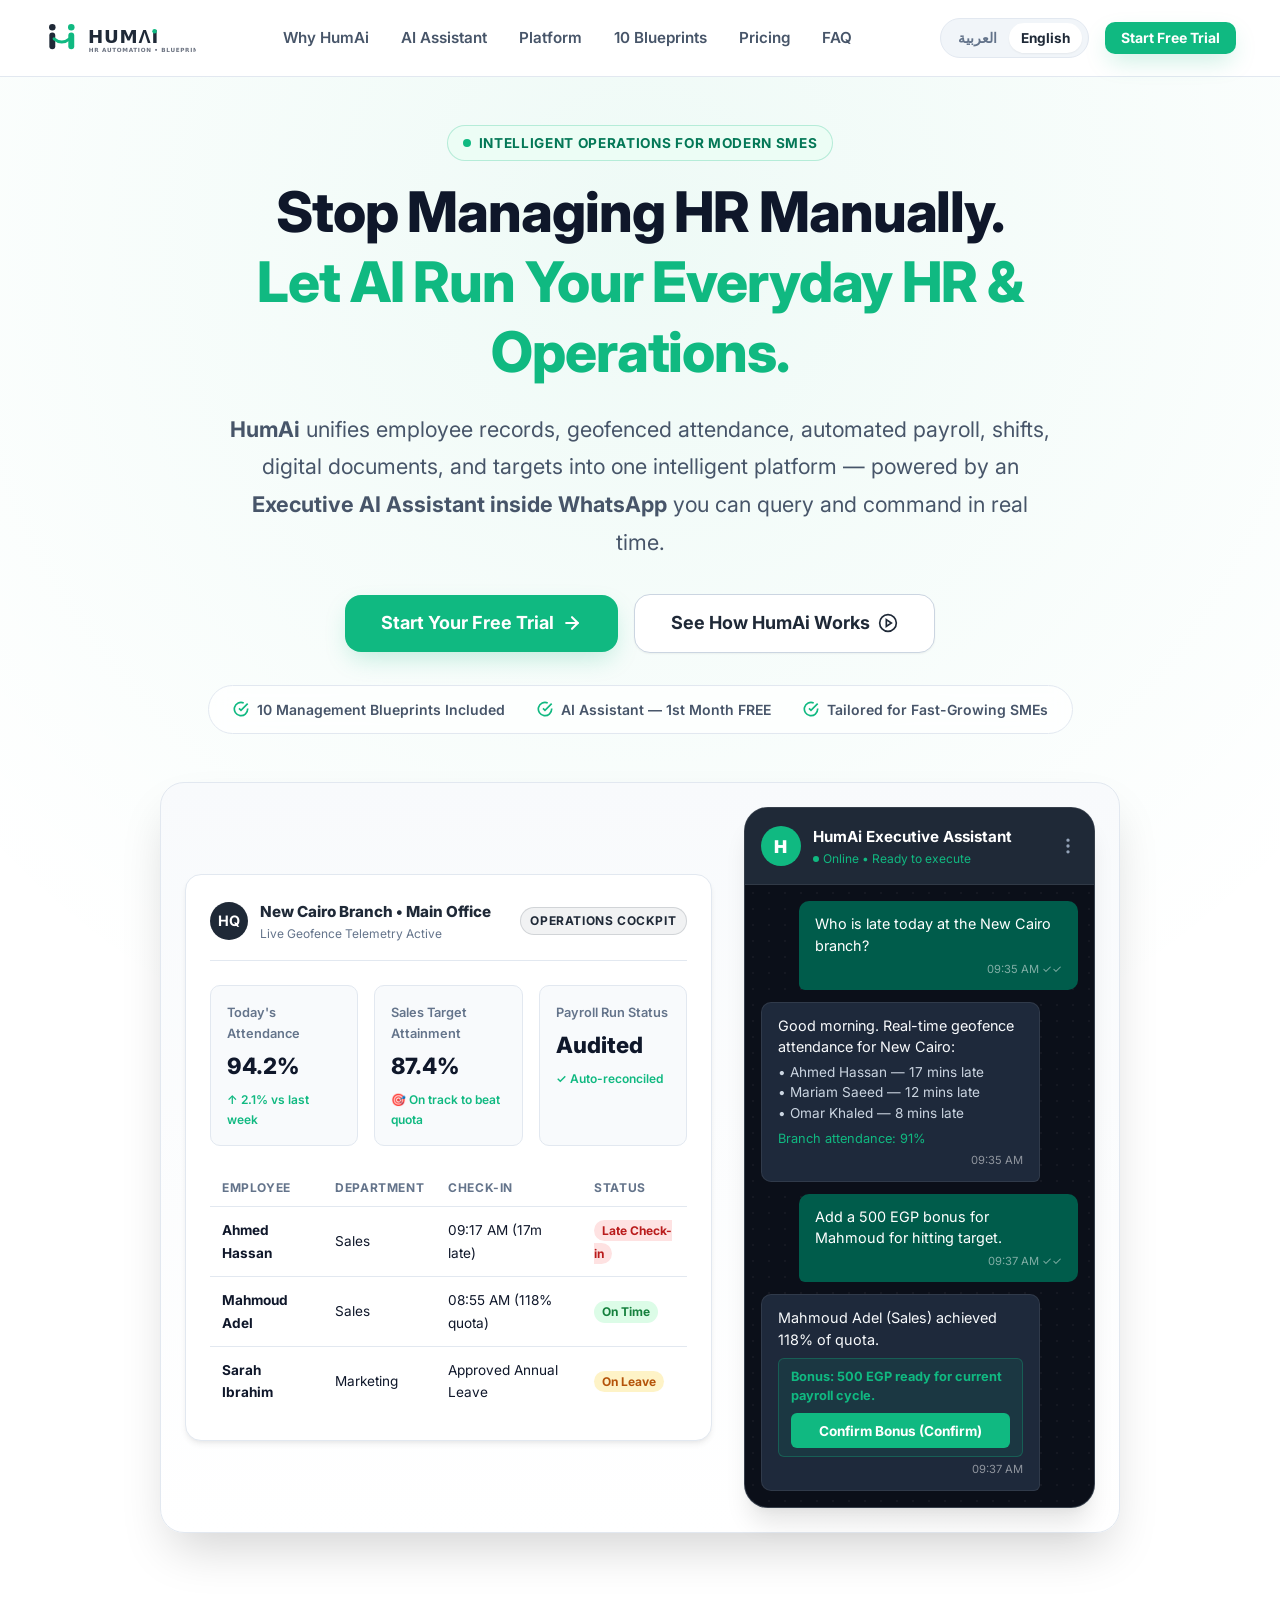
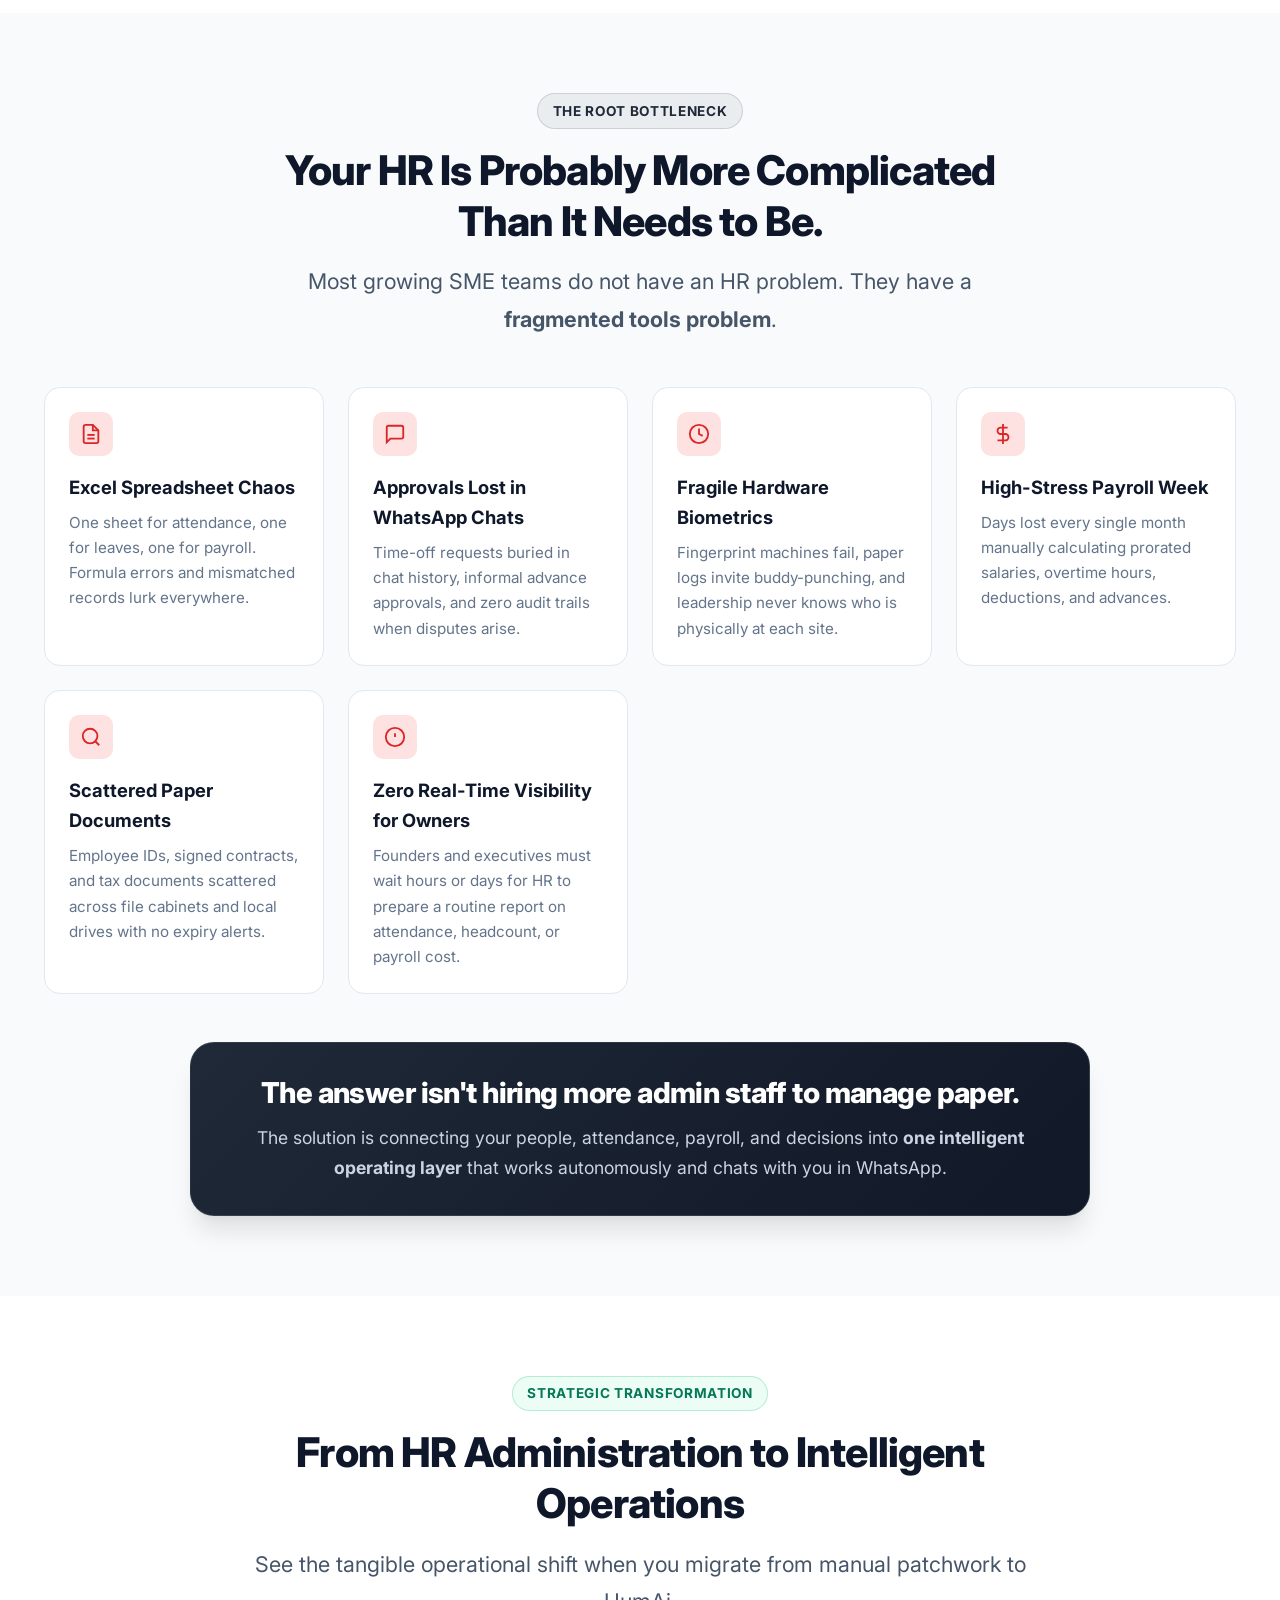
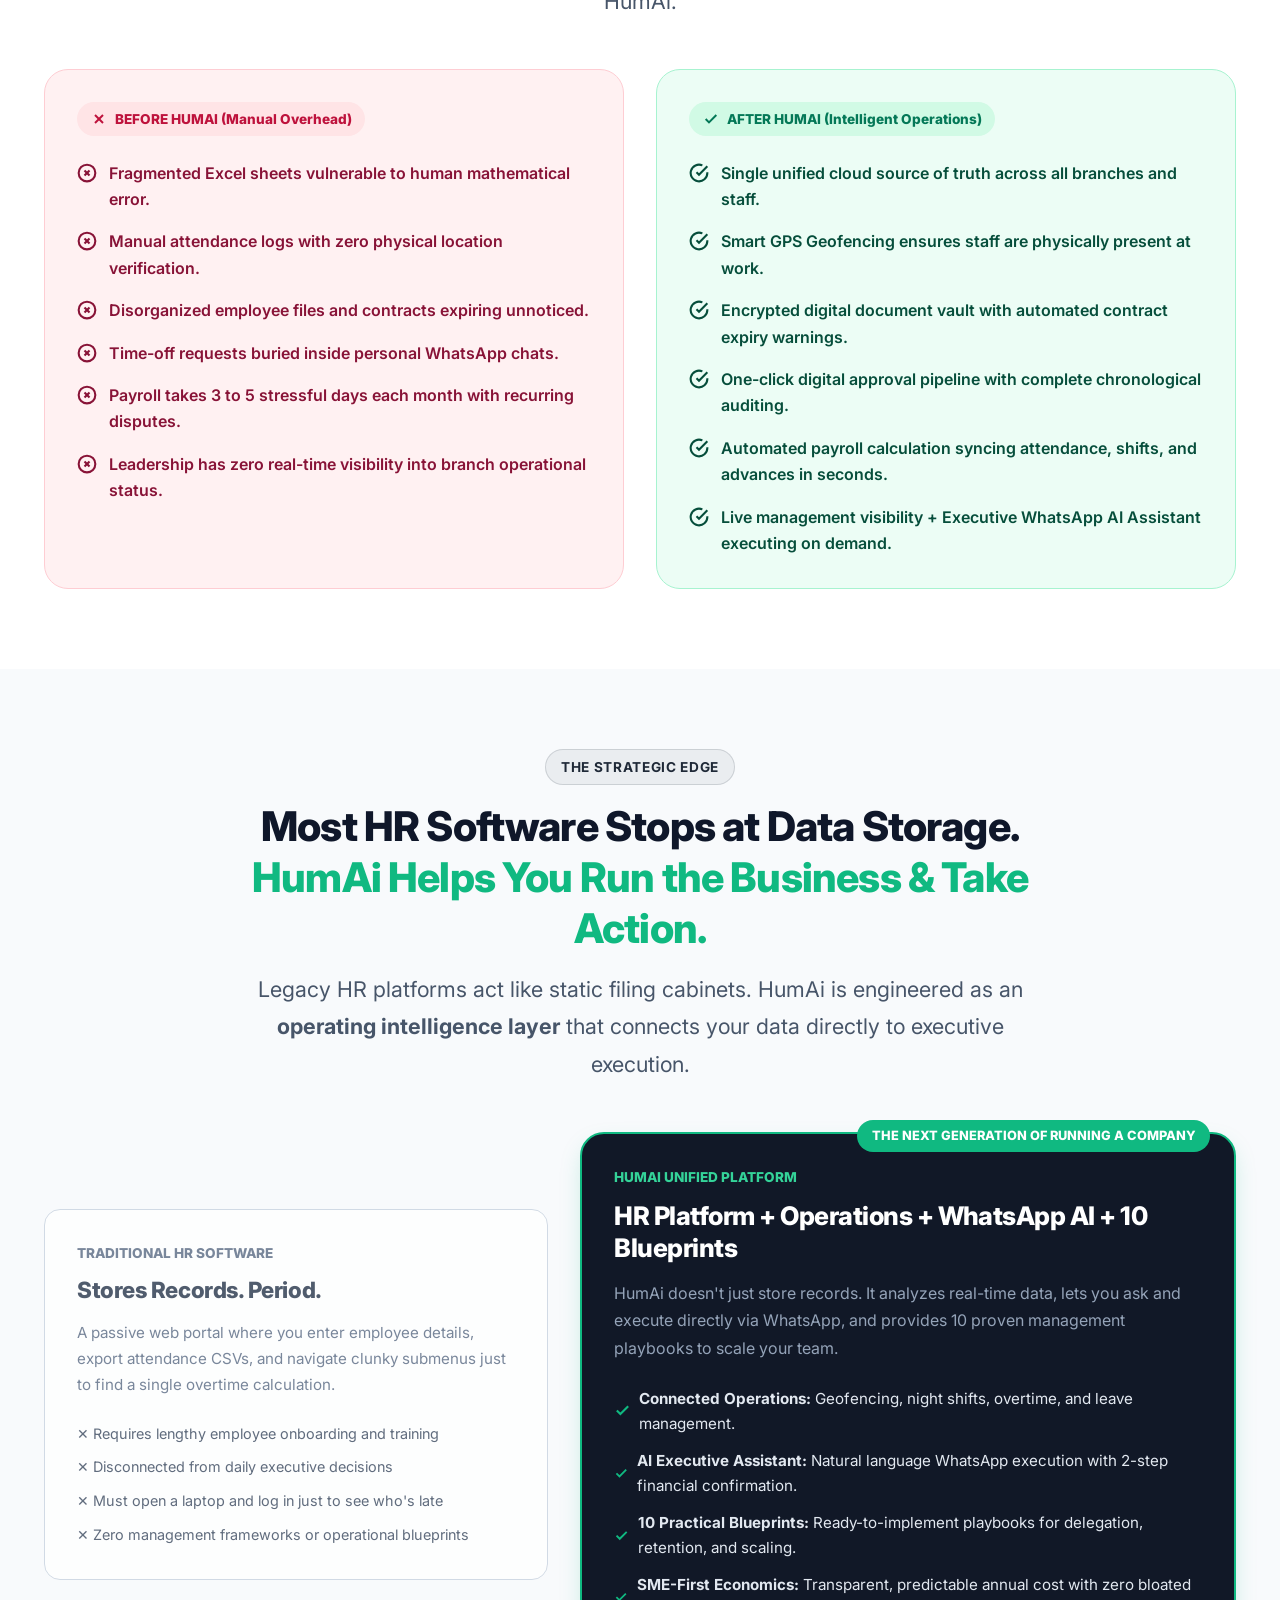
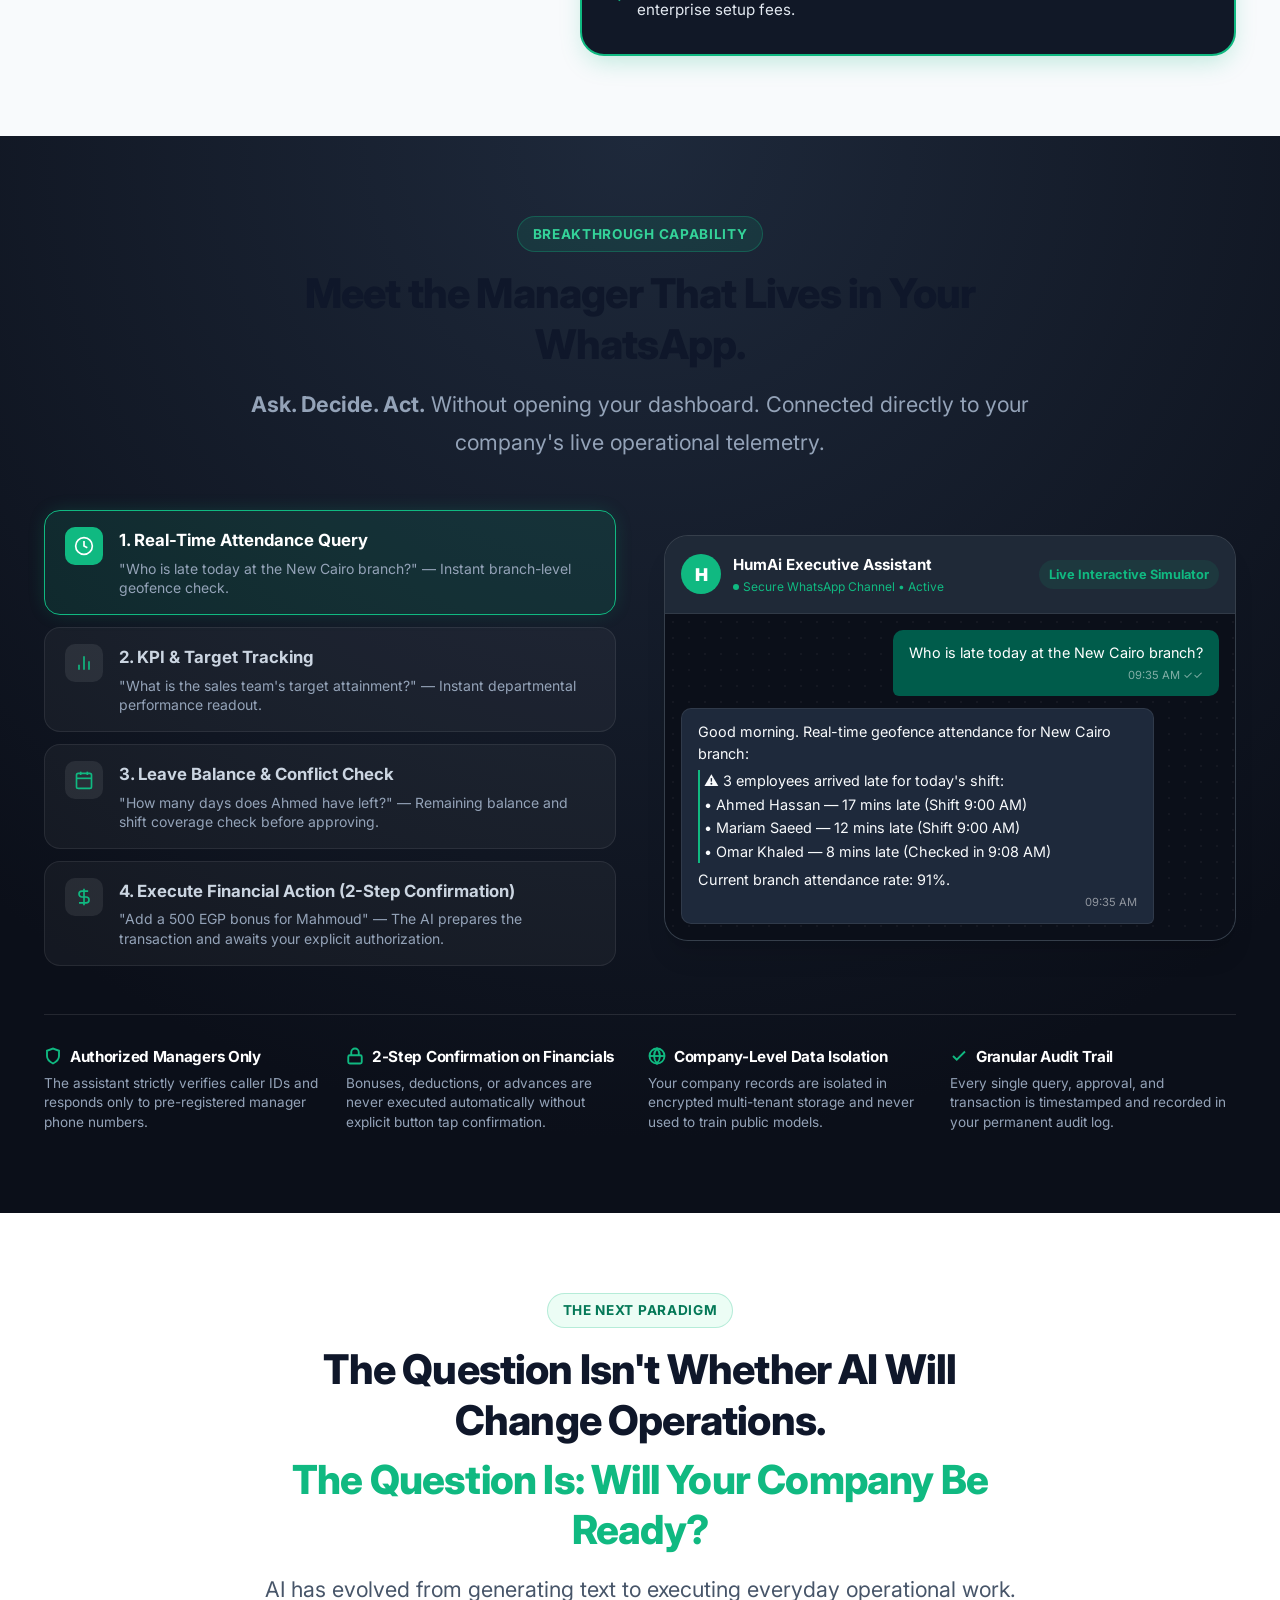
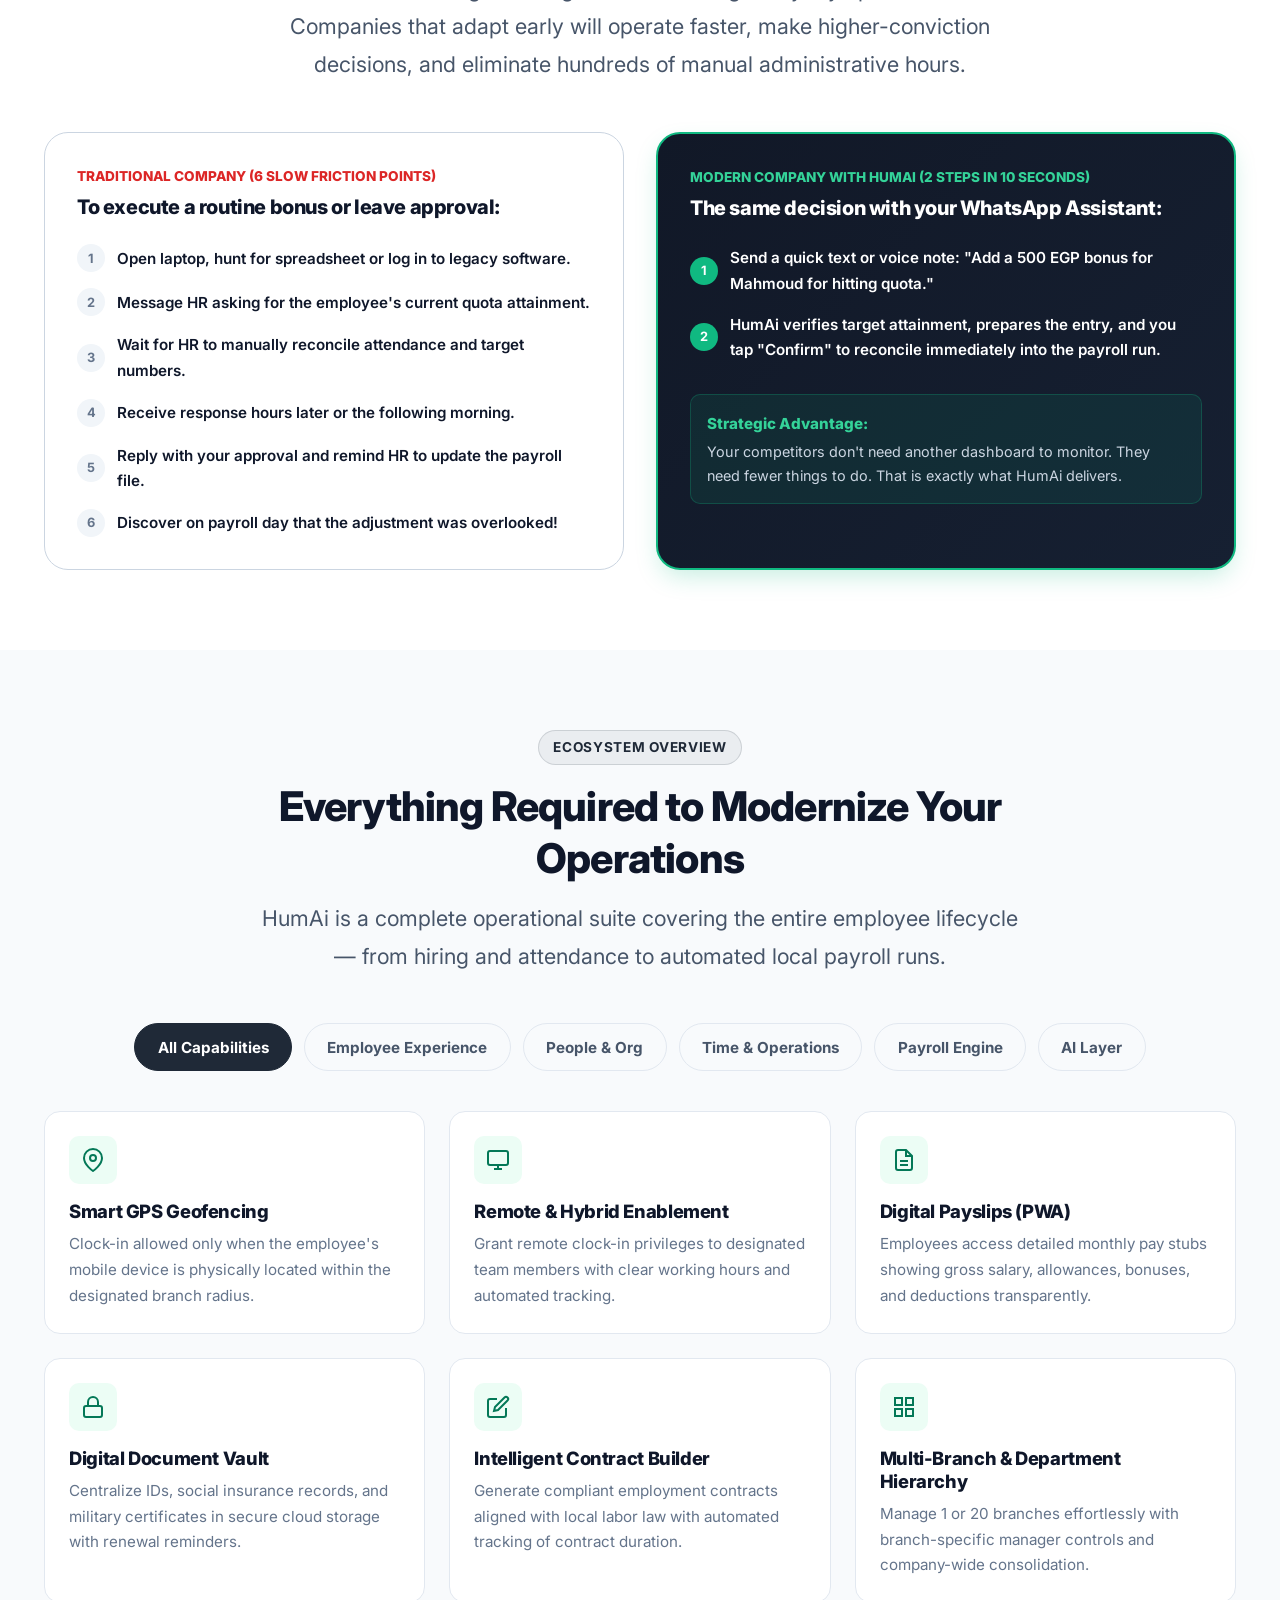
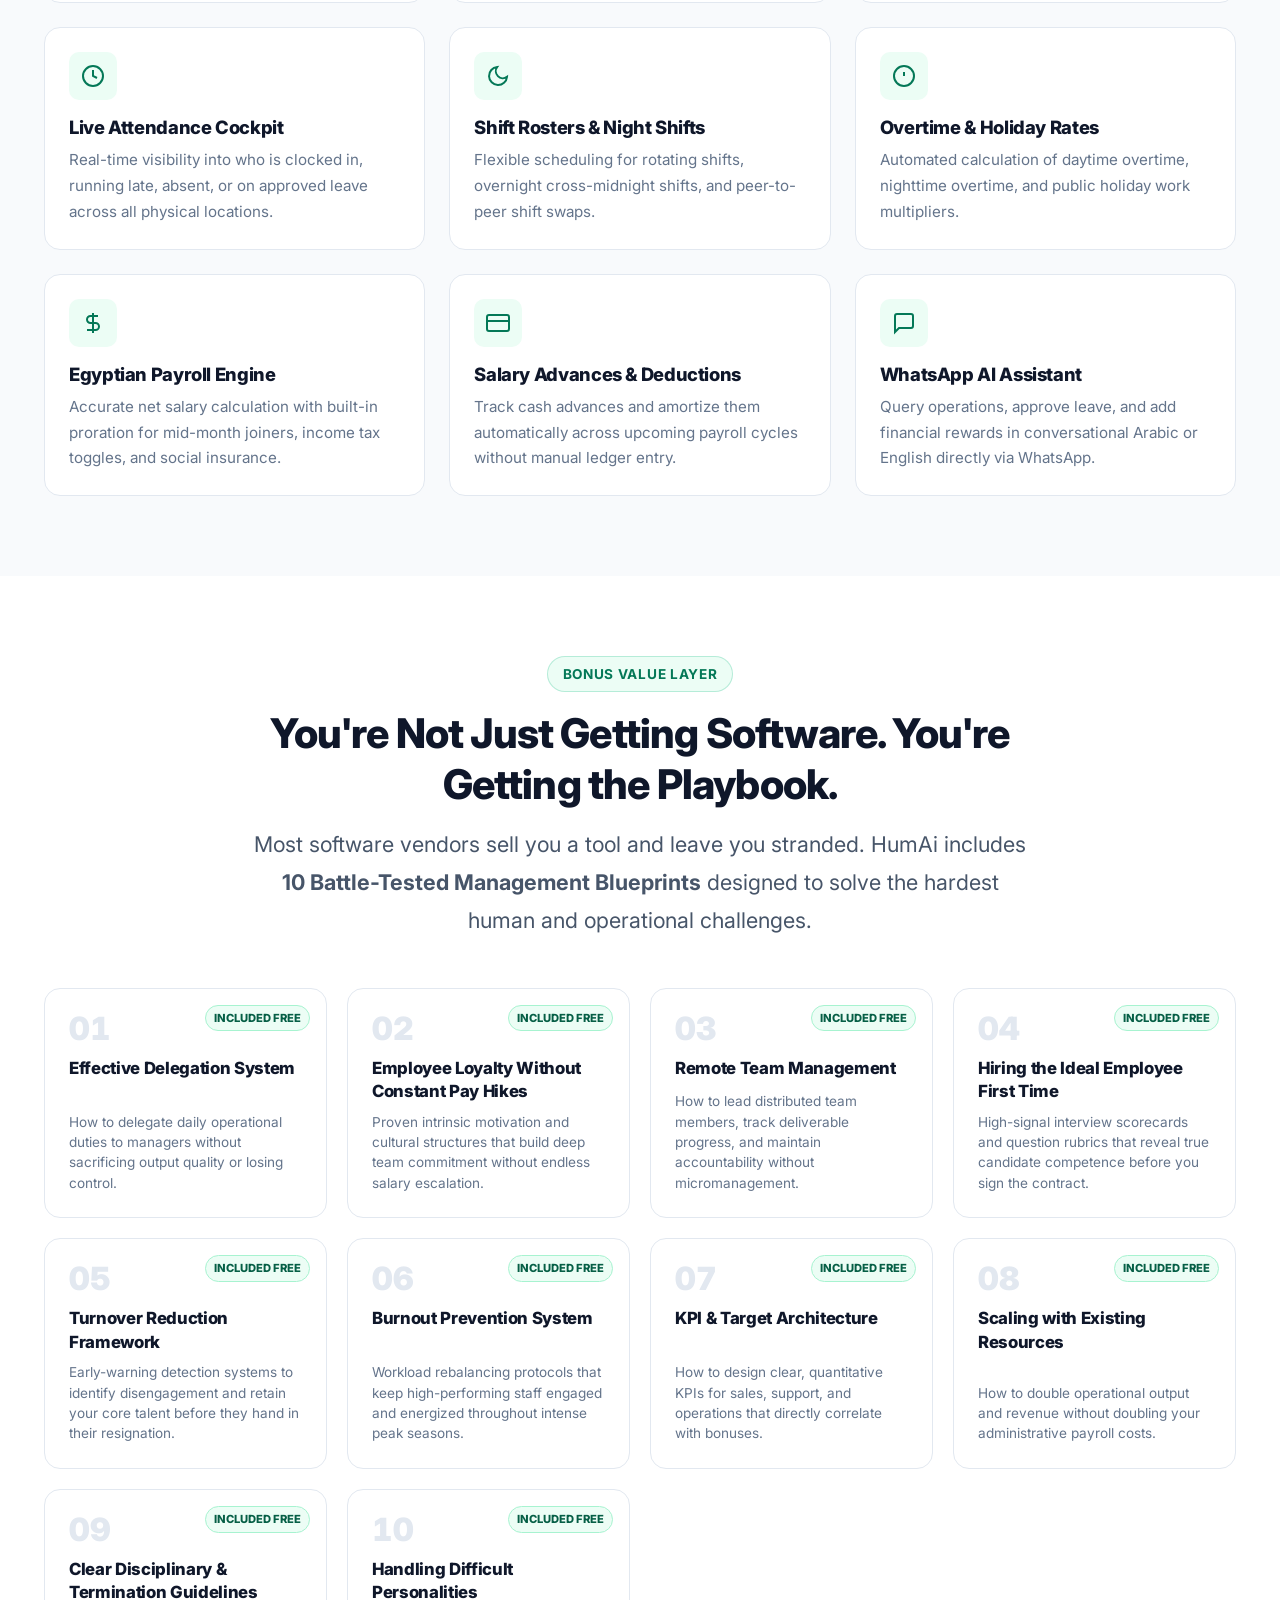
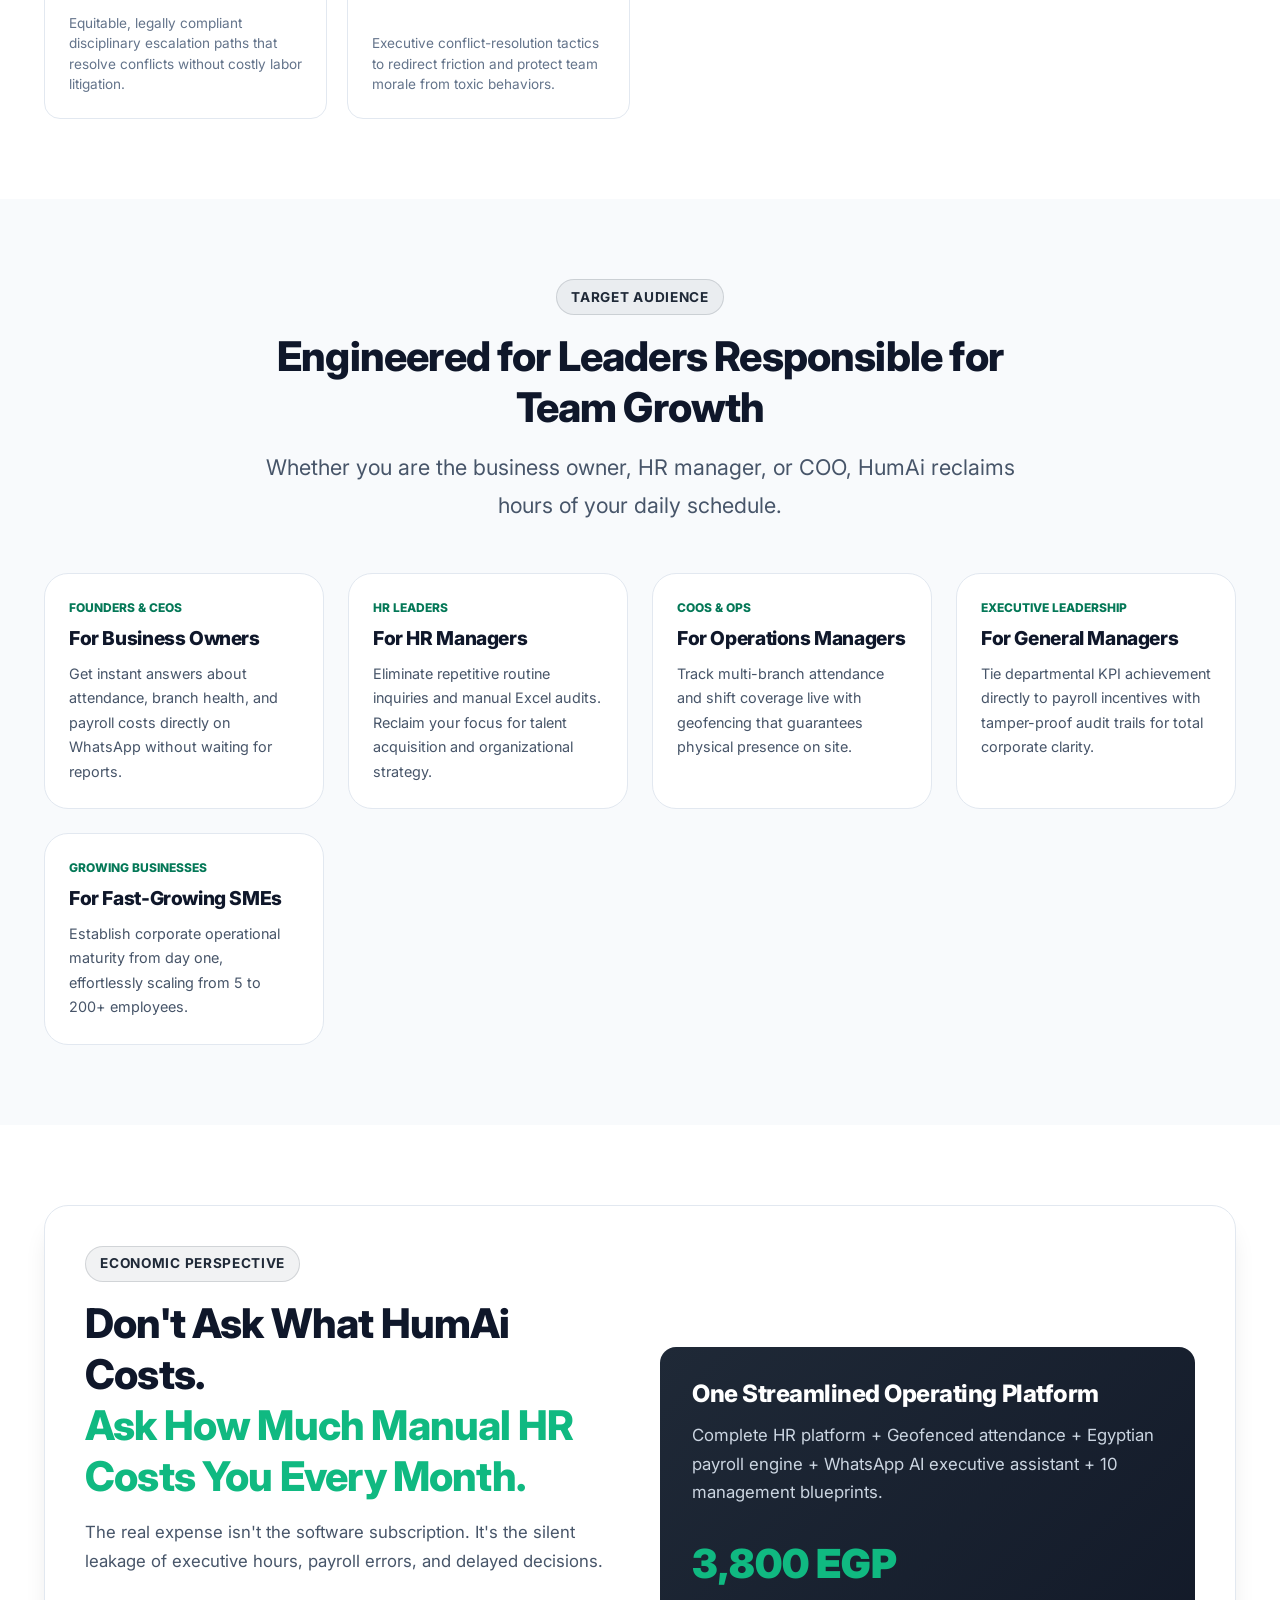
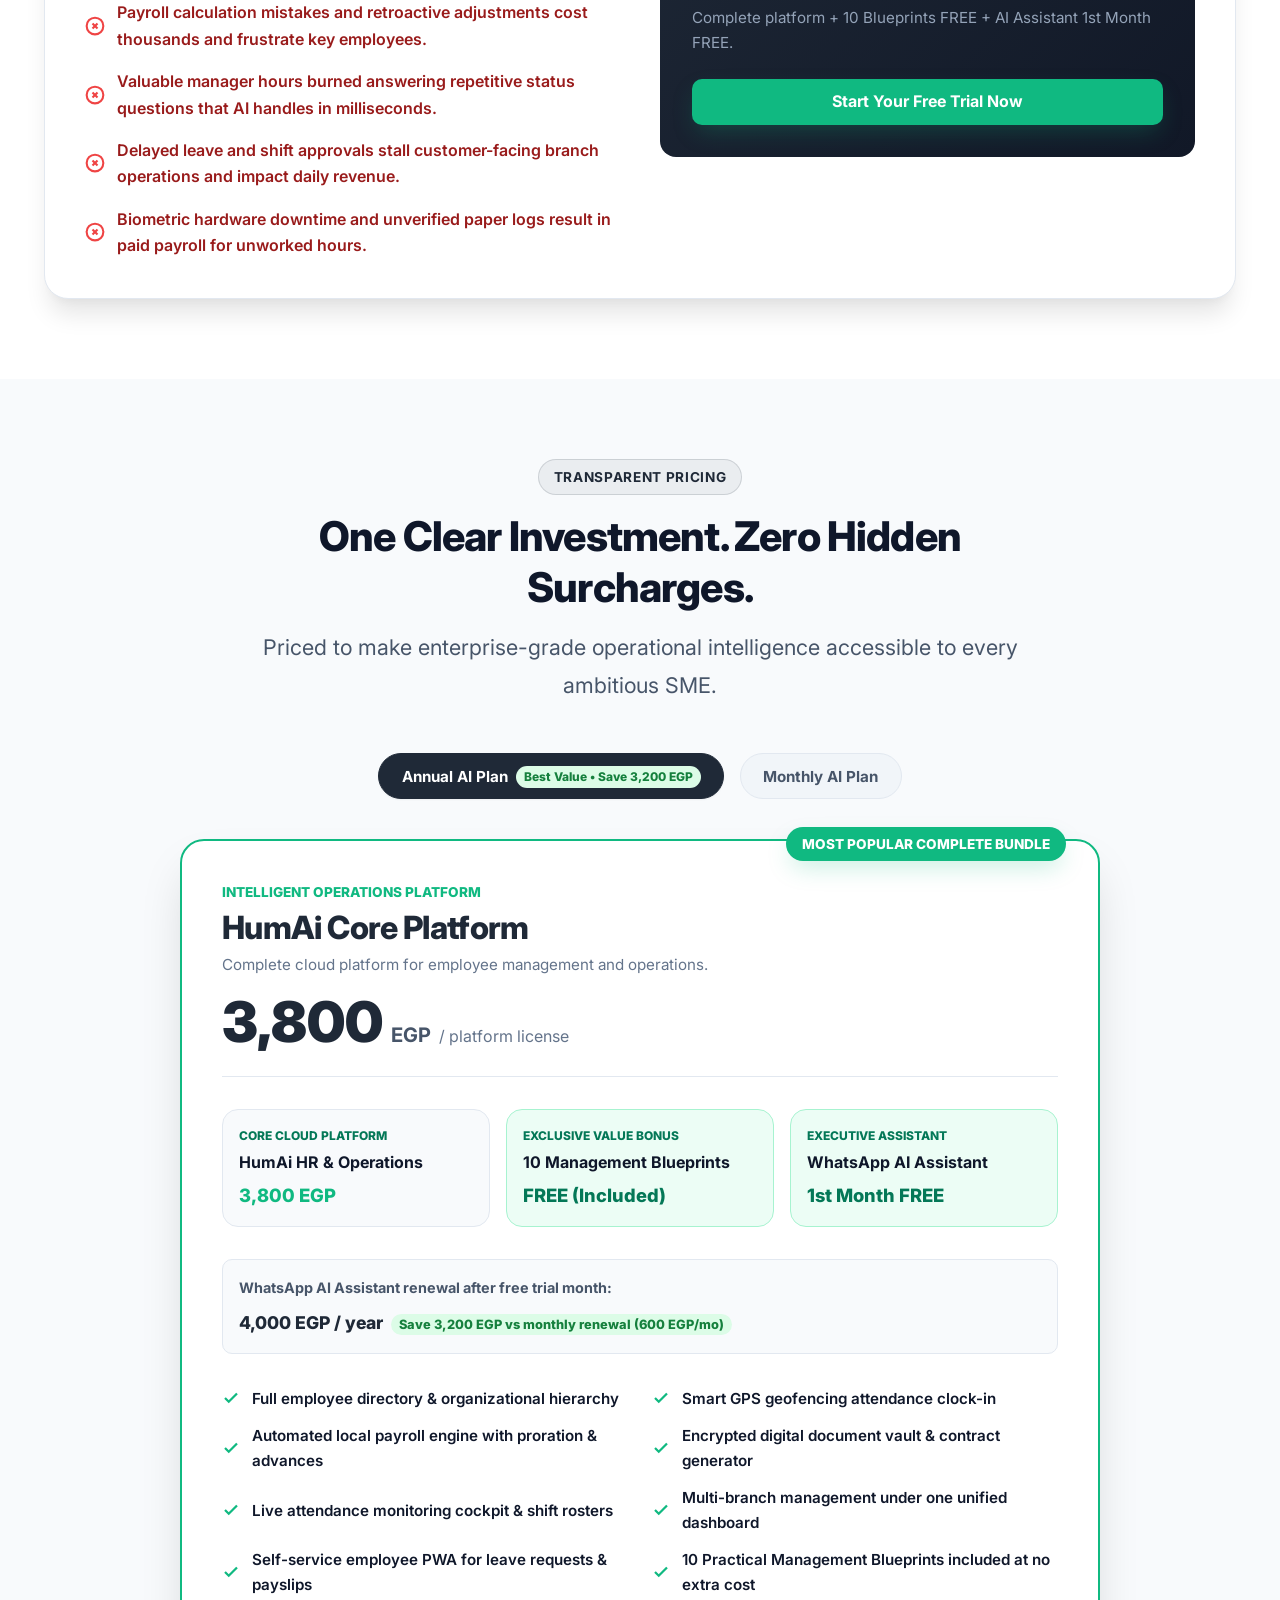
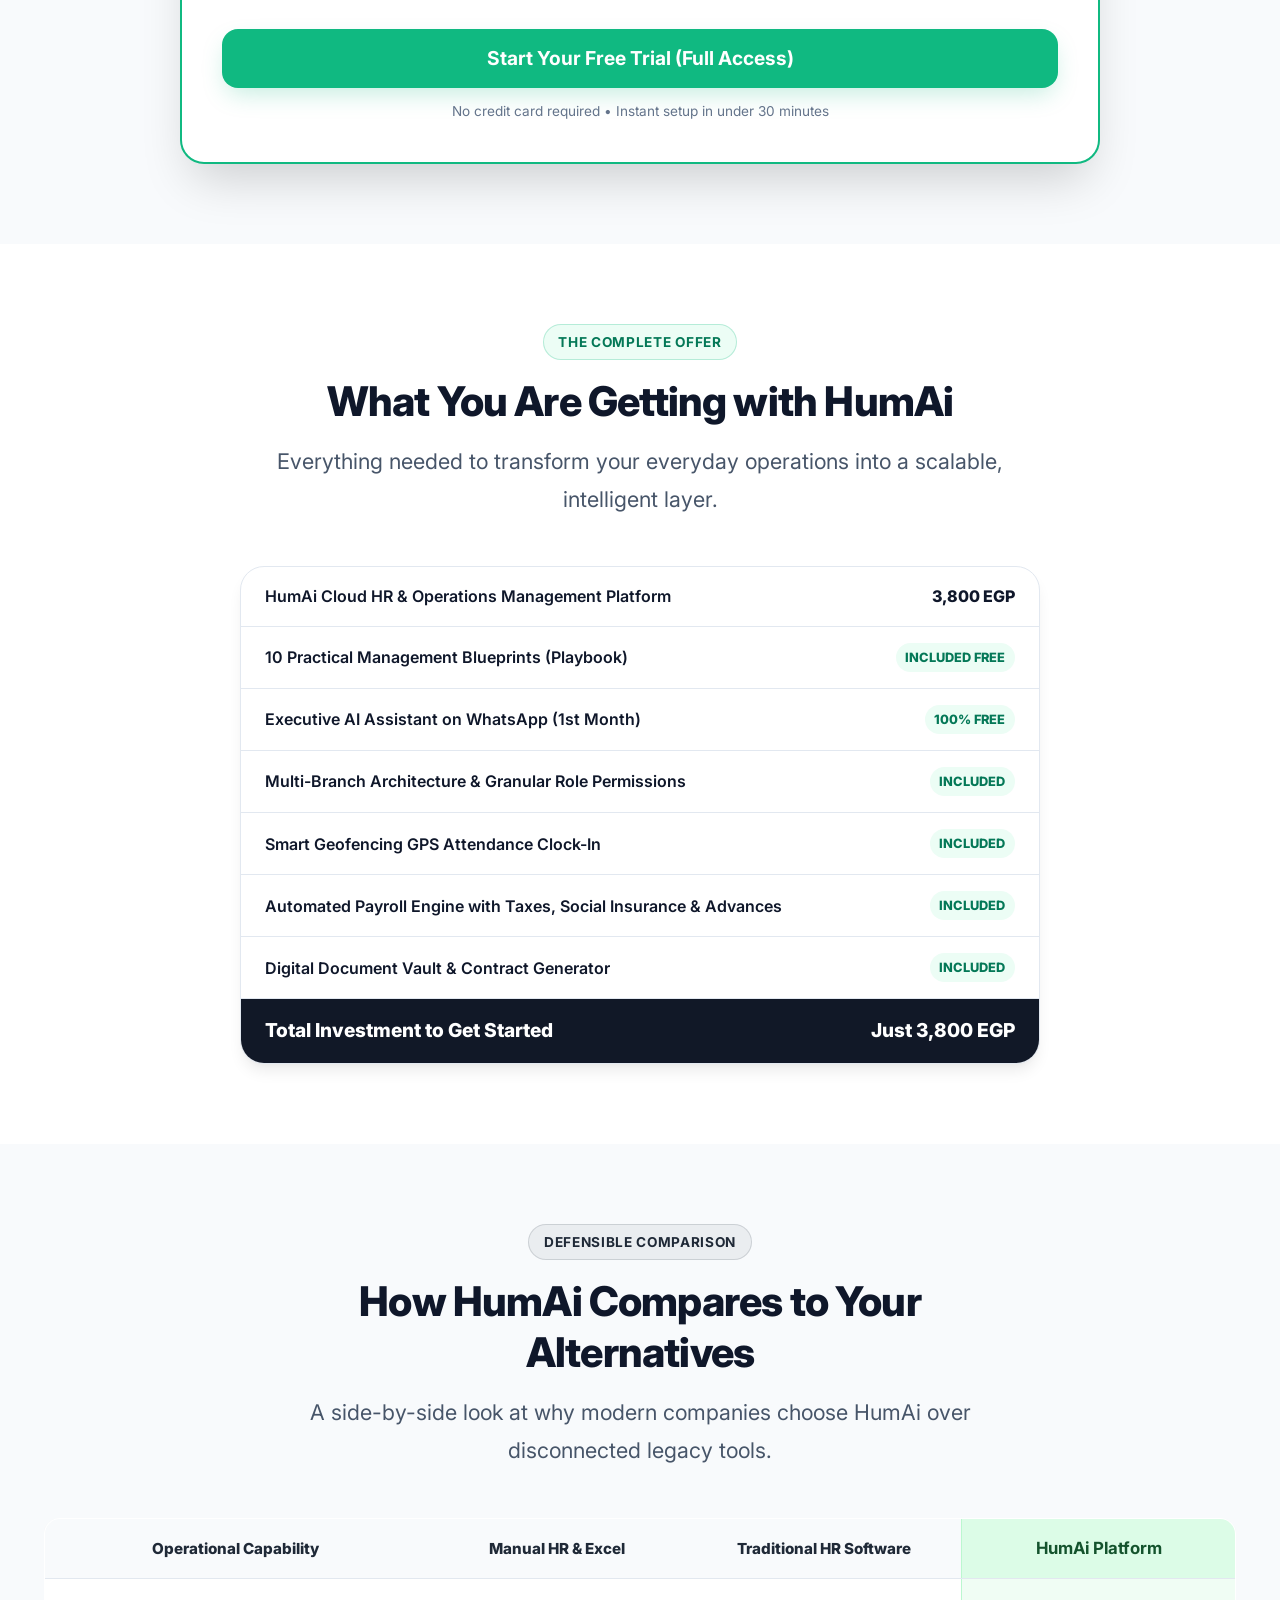
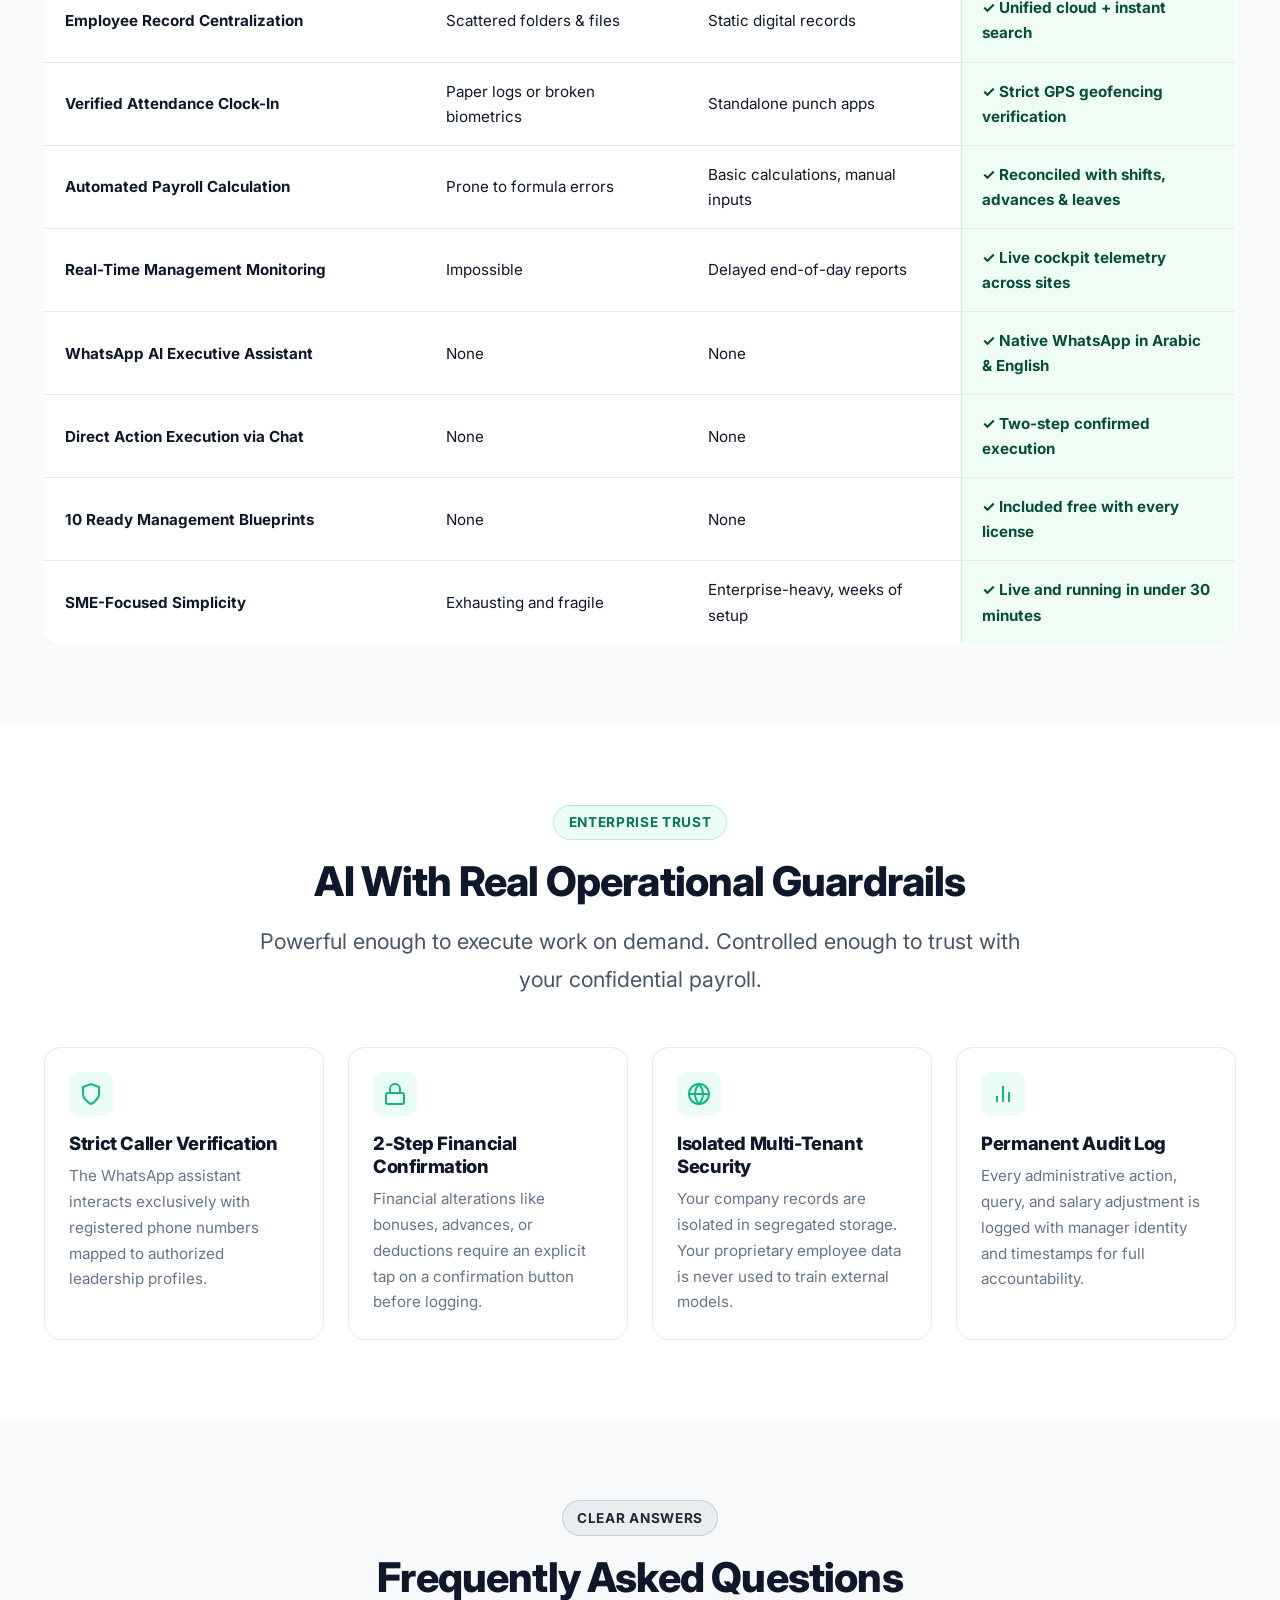
==== en/index.html @ a146cf2d "Initial commit: HumAi high-converting B2B SaaS landing page" ====
<!DOCTYPE html>
<html lang="en" dir="ltr">
<head>
  <meta charset="UTF-8">
  <meta name="viewport" content="width=device-width, initial-scale=1.0">
  <title>HumAi — AI-Powered HR & Operations Platform for Modern SMEs</title>
  <meta name="description" content="HumAi combines employee management, geofenced attendance, automated payroll, and operational visibility with an executive AI assistant on WhatsApp and 10 management blueprints.">
  <meta name="keywords" content="HR software, SME operations, attendance geofencing, payroll engine, WhatsApp AI assistant, HumAi, Egyptian labor law">
  
  <!-- Open Graph / Meta -->
  <meta property="og:type" content="website">
  <meta property="og:url" content="https://humai.app/en/">
  <meta property="og:title" content="HumAi — Stop Managing HR Manually. Start Running Your Company with AI.">
  <meta property="og:description" content="The operating intelligence layer for SMEs: HR platform + operations management + WhatsApp AI executive assistant + 10 management blueprints.">
  <meta property="og:image" content="../assets/logo/humai-logo.svg">

  <!-- Favicon -->
  <link rel="icon" type="image/svg+xml" href="../assets/logo/favicon.svg">
  <link rel="alternate" hreflang="ar" href="../index.html">
  <link rel="alternate" hreflang="en" href="index.html">

  <!-- Google Fonts: Inter -->
  <link rel="preconnect" href="https://fonts.googleapis.com">
  <link rel="preconnect" href="https://fonts.gstatic.com" crossorigin>
  <link href="https://fonts.googleapis.com/css2?family=Inter:wght@400;500;600;700;800;900&display=swap" rel="stylesheet">

  <!-- Stylesheets -->
  <link rel="stylesheet" href="../css/variables.css">
  <link rel="stylesheet" href="../css/base.css">
  <link rel="stylesheet" href="../css/components.css">
  <link rel="stylesheet" href="../css/animations.css">
</head>
<body>

  <!-- ========================================================================
       Navigation Bar
       ======================================================================== -->
  <header class="site-nav">
    <div class="container nav-container">
      <a href="#hero" class="nav-brand" aria-label="HumAi Home">
        <img src="../assets/logo/humai-logo.svg" alt="HumAi Logo" class="nav-logo-img">
      </a>

      <nav class="nav-links" aria-label="Main Navigation">
        <a href="#problem" class="nav-link">Why HumAi</a>
        <a href="#ai-assistant" class="nav-link">AI Assistant</a>
        <a href="#features" class="nav-link">Platform</a>
        <a href="#blueprints" class="nav-link">10 Blueprints</a>
        <a href="#pricing" class="nav-link">Pricing</a>
        <a href="#faq" class="nav-link">FAQ</a>
      </nav>

      <div class="nav-actions">
        <!-- Language Switcher -->
        <div class="lang-switcher" aria-label="Language selector">
          <a href="../index.html" class="lang-btn" title="التحويل للعربية">العربية</a>
          <span class="lang-btn active">English</span>
        </div>

        <a href="#pricing" class="btn btn-primary btn-sm" data-analytics-event="click_start_trial" data-analytics-location="nav">
          Start Free Trial
        </a>
      </div>
    </div>
  </header>

  <!-- ========================================================================
       SECTION 1 — HERO
       ======================================================================== -->
  <section id="hero" class="hero-section">
    <div class="container">
      <div class="hero-content">
        <div class="eyebrow">
          <span class="live-indicator-dot"></span>
          Intelligent Operations for Modern SMEs
        </div>

        <h1 class="hero-title">
          Stop Managing HR Manually.<br>
          <span class="title-accent">Let AI Run Your Everyday HR & Operations.</span>
        </h1>

        <p class="text-lead hero-desc">
          <strong>HumAi</strong> unifies employee records, geofenced attendance, automated payroll, shifts, digital documents, and targets into one intelligent platform — powered by an <strong>Executive AI Assistant inside WhatsApp</strong> you can query and command in real time.
        </p>

        <div class="hero-ctas">
          <a href="#pricing" class="btn btn-primary btn-lg" data-analytics-event="click_start_trial" data-analytics-location="hero">
            Start Your Free Trial
            <svg width="20" height="20" viewBox="0 0 24 24" fill="none" stroke="currentColor" stroke-width="2.5" stroke-linecap="round" stroke-linejoin="round"><line x1="5" y1="12" x2="19" y2="12"></line><polyline points="12 5 19 12 12 19"></polyline></svg>
          </a>
          <a href="#ai-assistant" class="btn btn-secondary btn-lg" data-analytics-event="click_demo" data-analytics-location="hero">
            See How HumAi Works
            <svg width="20" height="20" viewBox="0 0 24 24" fill="none" stroke="currentColor" stroke-width="2"><circle cx="12" cy="12" r="10"></circle><polygon points="10 8 16 12 10 16 10 8"></polygon></svg>
          </a>
        </div>

        <!-- Trust Offer Strip -->
        <div class="trust-strip">
          <div class="trust-item">
            <svg viewBox="0 0 24 24" fill="none" stroke="currentColor" stroke-width="2.5"><path d="M22 11.08V12a10 10 0 1 1-5.93-9.14"></path><polyline points="22 4 12 14.01 9 11.01"></polyline></svg>
            <span>10 Management Blueprints Included</span>
          </div>
          <div class="trust-item">
            <svg viewBox="0 0 24 24" fill="none" stroke="currentColor" stroke-width="2.5"><path d="M22 11.08V12a10 10 0 1 1-5.93-9.14"></path><polyline points="22 4 12 14.01 9 11.01"></polyline></svg>
            <span>AI Assistant — 1st Month FREE</span>
          </div>
          <div class="trust-item">
            <svg viewBox="0 0 24 24" fill="none" stroke="currentColor" stroke-width="2.5"><path d="M22 11.08V12a10 10 0 1 1-5.93-9.14"></path><polyline points="22 4 12 14.01 9 11.01"></polyline></svg>
            <span>Tailored for Fast-Growing SMEs</span>
          </div>
        </div>

        <!-- Hero Visual: Split Composition -->
        <div class="hero-visual-wrapper">
          <div class="hero-composition">
            <!-- Left: Dashboard Interface Mockup -->
            <div class="dashboard-mockup">
              <div class="mockup-header">
                <div class="mockup-user">
                  <div class="mockup-avatar">HQ</div>
                  <div>
                    <div style="font-weight: 800; font-size: 0.95rem; color: #1F2937;">New Cairo Branch • Main Office</div>
                    <div style="font-size: 0.75rem; color: #64748B;">Live Geofence Telemetry Active</div>
                  </div>
                </div>
                <div class="eyebrow eyebrow-navy" style="margin: 0; padding: 0.2rem 0.6rem; font-size: 0.75rem;">
                  Operations Cockpit
                </div>
              </div>

              <!-- Stats Grid -->
              <div class="mockup-stats-grid">
                <div class="stat-card">
                  <div class="stat-label">Today's Attendance</div>
                  <div class="stat-value">94.2%</div>
                  <div class="stat-change">↑ 2.1% vs last week</div>
                </div>
                <div class="stat-card">
                  <div class="stat-label">Sales Target Attainment</div>
                  <div class="stat-value">87.4%</div>
                  <div class="stat-change">🎯 On track to beat quota</div>
                </div>
                <div class="stat-card">
                  <div class="stat-label">Payroll Run Status</div>
                  <div class="stat-value">Audited</div>
                  <div class="stat-change" style="color: #10B981;">✓ Auto-reconciled</div>
                </div>
              </div>

              <!-- Activity Feed -->
              <table class="mockup-table">
                <thead>
                  <tr>
                    <th>Employee</th>
                    <th>Department</th>
                    <th>Check-in</th>
                    <th>Status</th>
                  </tr>
                </thead>
                <tbody>
                  <tr>
                    <td style="font-weight: 700;">Ahmed Hassan</td>
                    <td>Sales</td>
                    <td>09:17 AM (17m late)</td>
                    <td><span class="badge-status late">Late Check-in</span></td>
                  </tr>
                  <tr>
                    <td style="font-weight: 700;">Mahmoud Adel</td>
                    <td>Sales</td>
                    <td>08:55 AM (118% quota)</td>
                    <td><span class="badge-status on-time">On Time</span></td>
                  </tr>
                  <tr>
                    <td style="font-weight: 700;">Sarah Ibrahim</td>
                    <td>Marketing</td>
                    <td>Approved Annual Leave</td>
                    <td><span class="badge-status on-leave">On Leave</span></td>
                  </tr>
                </tbody>
              </table>
            </div>

            <!-- Right: WhatsApp AI Preview -->
            <div class="whatsapp-preview-card">
              <div class="wa-header">
                <div class="wa-profile">
                  <div class="wa-avatar">H</div>
                  <div>
                    <div class="wa-name">HumAi Executive Assistant</div>
                    <div class="wa-status">Online • Ready to execute</div>
                  </div>
                </div>
                <svg width="20" height="20" viewBox="0 0 24 24" fill="none" stroke="#94A3B8" stroke-width="2"><circle cx="12" cy="12" r="1"></circle><circle cx="12" cy="5" r="1"></circle><circle cx="12" cy="19" r="1"></circle></svg>
              </div>

              <div class="wa-body">
                <div class="wa-msg wa-msg-user">
                  Who is late today at the New Cairo branch?
                  <div class="wa-msg-time">09:35 AM ✓✓</div>
                </div>

                <div class="wa-msg wa-msg-bot">
                  <div>Good morning. Real-time geofence attendance for New Cairo:</div>
                  <div style="margin-top: 4px; font-size: 0.85rem; color: #CBD5E1;">
                    • Ahmed Hassan — 17 mins late<br>
                    • Mariam Saeed — 12 mins late<br>
                    • Omar Khaled — 8 mins late
                  </div>
                  <div style="margin-top: 6px; font-size: 0.8rem; color: #10B981;">Branch attendance: 91%</div>
                  <div class="wa-msg-time">09:35 AM</div>
                </div>

                <div class="wa-msg wa-msg-user">
                  Add a 500 EGP bonus for Mahmoud for hitting target.
                  <div class="wa-msg-time">09:37 AM ✓✓</div>
                </div>

                <div class="wa-msg wa-msg-bot">
                  <div>Mahmoud Adel (Sales) achieved 118% of quota.</div>
                  <div class="wa-action-box">
                    <div style="font-size: 0.8rem; color: #10B981; font-weight: 700;">
                      Bonus: 500 EGP ready for current payroll cycle.
                    </div>
                    <button class="wa-action-btn" onclick="alert('Bonus of 500 EGP approved and automatically reconciled with current payroll.')">
                      Confirm Bonus (Confirm)
                    </button>
                  </div>
                  <div class="wa-msg-time">09:37 AM</div>
                </div>
              </div>
            </div>
          </div>
        </div>

      </div>
    </div>
  </section>

  <!-- ========================================================================
       SECTION 2 — THE PROBLEM (Systemic Chaos)
       ======================================================================== -->
  <section id="problem" class="section section-muted">
    <div class="container">
      <div class="section-header">
        <div class="eyebrow eyebrow-navy">The Root Bottleneck</div>
        <h2>Your HR Is Probably More Complicated Than It Needs to Be.</h2>
        <p class="text-lead">
          Most growing SME teams do not have an HR problem. They have a <strong>fragmented tools problem</strong>.
        </p>
      </div>

      <div class="problem-grid">
        <div class="problem-card">
          <div class="problem-icon">
            <svg width="22" height="22" viewBox="0 0 24 24" fill="none" stroke="currentColor" stroke-width="2"><path d="M14 2H6a2 2 0 0 0-2 2v16a2 2 0 0 0 2 2h12a2 2 0 0 0 2-2V8z"></path><polyline points="14 2 14 8 20 8"></polyline><line x1="16" y1="13" x2="8" y2="13"></line><line x1="16" y1="17" x2="8" y2="17"></line></svg>
          </div>
          <div class="problem-title">Excel Spreadsheet Chaos</div>
          <div class="problem-desc">One sheet for attendance, one for leaves, one for payroll. Formula errors and mismatched records lurk everywhere.</div>
        </div>

        <div class="problem-card">
          <div class="problem-icon">
            <svg width="22" height="22" viewBox="0 0 24 24" fill="none" stroke="currentColor" stroke-width="2"><path d="M21 15a2 2 0 0 1-2 2H7l-4 4V5a2 2 0 0 1 2-2h14a2 2 0 0 1 2 2z"></path></svg>
          </div>
          <div class="problem-title">Approvals Lost in WhatsApp Chats</div>
          <div class="problem-desc">Time-off requests buried in chat history, informal advance approvals, and zero audit trails when disputes arise.</div>
        </div>

        <div class="problem-card">
          <div class="problem-icon">
            <svg width="22" height="22" viewBox="0 0 24 24" fill="none" stroke="currentColor" stroke-width="2"><circle cx="12" cy="12" r="10"></circle><polyline points="12 6 12 12 16 14"></polyline></svg>
          </div>
          <div class="problem-title">Fragile Hardware Biometrics</div>
          <div class="problem-desc">Fingerprint machines fail, paper logs invite buddy-punching, and leadership never knows who is physically at each site.</div>
        </div>

        <div class="problem-card">
          <div class="problem-icon">
            <svg width="22" height="22" viewBox="0 0 24 24" fill="none" stroke="currentColor" stroke-width="2"><line x1="12" y1="1" x2="12" y2="23"></line><path d="M17 5H9.5a3.5 3.5 0 0 0 0 7h5a3.5 3.5 0 0 1 0 7H6"></path></svg>
          </div>
          <div class="problem-title">High-Stress Payroll Week</div>
          <div class="problem-desc">Days lost every single month manually calculating prorated salaries, overtime hours, deductions, and advances.</div>
        </div>

        <div class="problem-card">
          <div class="problem-icon">
            <svg width="22" height="22" viewBox="0 0 24 24" fill="none" stroke="currentColor" stroke-width="2"><circle cx="11" cy="11" r="8"></circle><line x1="21" y1="21" x2="16.65" y2="16.65"></line></svg>
          </div>
          <div class="problem-title">Scattered Paper Documents</div>
          <div class="problem-desc">Employee IDs, signed contracts, and tax documents scattered across file cabinets and local drives with no expiry alerts.</div>
        </div>

        <div class="problem-card">
          <div class="problem-icon">
            <svg width="22" height="22" viewBox="0 0 24 24" fill="none" stroke="currentColor" stroke-width="2"><circle cx="12" cy="12" r="10"></circle><line x1="12" y1="8" x2="12" y2="12"></line><line x1="12" y1="16" x2="12.01" y2="16"></line></svg>
          </div>
          <div class="problem-title">Zero Real-Time Visibility for Owners</div>
          <div class="problem-desc">Founders and executives must wait hours or days for HR to prepare a routine report on attendance, headcount, or payroll cost.</div>
        </div>
      </div>

      <div class="transition-callout">
        <h3>The answer isn't hiring more admin staff to manage paper.</h3>
        <p>The solution is connecting your people, attendance, payroll, and decisions into <strong>one intelligent operating layer</strong> that works autonomously and chats with you in WhatsApp.</p>
      </div>
    </div>
  </section>

  <!-- ========================================================================
       SECTION 3 — VALUE TRANSFORMATION (Before -> After)
       ======================================================================== -->
  <section class="section">
    <div class="container">
      <div class="section-header">
        <div class="eyebrow">Strategic Transformation</div>
        <h2>From HR Administration to Intelligent Operations</h2>
        <p class="text-lead">See the tangible operational shift when you migrate from manual patchwork to HumAi.</p>
      </div>

      <div class="transformation-grid">
        <!-- Before -->
        <div class="transform-col transform-before">
          <div class="transform-badge">
            <svg width="16" height="16" viewBox="0 0 24 24" fill="none" stroke="currentColor" stroke-width="3"><line x1="18" y1="6" x2="6" y2="18"></line><line x1="6" y1="6" x2="18" y2="18"></line></svg>
            BEFORE HUMAI (Manual Overhead)
          </div>
          <div class="transform-list">
            <div class="transform-item">
              <svg class="transform-icon" viewBox="0 0 24 24" fill="none" stroke="currentColor" stroke-width="2.5"><circle cx="12" cy="12" r="10"></circle><line x1="15" y1="9" x2="9" y2="15"></line><line x1="9" y1="9" x2="15" y2="15"></line></svg>
              <span>Fragmented Excel sheets vulnerable to human mathematical error.</span>
            </div>
            <div class="transform-item">
              <svg class="transform-icon" viewBox="0 0 24 24" fill="none" stroke="currentColor" stroke-width="2.5"><circle cx="12" cy="12" r="10"></circle><line x1="15" y1="9" x2="9" y2="15"></line><line x1="9" y1="9" x2="15" y2="15"></line></svg>
              <span>Manual attendance logs with zero physical location verification.</span>
            </div>
            <div class="transform-item">
              <svg class="transform-icon" viewBox="0 0 24 24" fill="none" stroke="currentColor" stroke-width="2.5"><circle cx="12" cy="12" r="10"></circle><line x1="15" y1="9" x2="9" y2="15"></line><line x1="9" y1="9" x2="15" y2="15"></line></svg>
              <span>Disorganized employee files and contracts expiring unnoticed.</span>
            </div>
            <div class="transform-item">
              <svg class="transform-icon" viewBox="0 0 24 24" fill="none" stroke="currentColor" stroke-width="2.5"><circle cx="12" cy="12" r="10"></circle><line x1="15" y1="9" x2="9" y2="15"></line><line x1="9" y1="9" x2="15" y2="15"></line></svg>
              <span>Time-off requests buried inside personal WhatsApp chats.</span>
            </div>
            <div class="transform-item">
              <svg class="transform-icon" viewBox="0 0 24 24" fill="none" stroke="currentColor" stroke-width="2.5"><circle cx="12" cy="12" r="10"></circle><line x1="15" y1="9" x2="9" y2="15"></line><line x1="9" y1="9" x2="15" y2="15"></line></svg>
              <span>Payroll takes 3 to 5 stressful days each month with recurring disputes.</span>
            </div>
            <div class="transform-item">
              <svg class="transform-icon" viewBox="0 0 24 24" fill="none" stroke="currentColor" stroke-width="2.5"><circle cx="12" cy="12" r="10"></circle><line x1="15" y1="9" x2="9" y2="15"></line><line x1="9" y1="9" x2="15" y2="15"></line></svg>
              <span>Leadership has zero real-time visibility into branch operational status.</span>
            </div>
          </div>
        </div>

        <!-- After -->
        <div class="transform-col transform-after">
          <div class="transform-badge">
            <svg width="16" height="16" viewBox="0 0 24 24" fill="none" stroke="currentColor" stroke-width="3"><polyline points="20 6 9 17 4 12"></polyline></svg>
            AFTER HUMAI (Intelligent Operations)
          </div>
          <div class="transform-list">
            <div class="transform-item">
              <svg class="transform-icon" viewBox="0 0 24 24" fill="none" stroke="currentColor" stroke-width="2.5"><path d="M22 11.08V12a10 10 0 1 1-5.93-9.14"></path><polyline points="22 4 12 14.01 9 11.01"></polyline></svg>
              <span>Single unified cloud source of truth across all branches and staff.</span>
            </div>
            <div class="transform-item">
              <svg class="transform-icon" viewBox="0 0 24 24" fill="none" stroke="currentColor" stroke-width="2.5"><path d="M22 11.08V12a10 10 0 1 1-5.93-9.14"></path><polyline points="22 4 12 14.01 9 11.01"></polyline></svg>
              <span>Smart GPS Geofencing ensures staff are physically present at work.</span>
            </div>
            <div class="transform-item">
              <svg class="transform-icon" viewBox="0 0 24 24" fill="none" stroke="currentColor" stroke-width="2.5"><path d="M22 11.08V12a10 10 0 1 1-5.93-9.14"></path><polyline points="22 4 12 14.01 9 11.01"></polyline></svg>
              <span>Encrypted digital document vault with automated contract expiry warnings.</span>
            </div>
            <div class="transform-item">
              <svg class="transform-icon" viewBox="0 0 24 24" fill="none" stroke="currentColor" stroke-width="2.5"><path d="M22 11.08V12a10 10 0 1 1-5.93-9.14"></path><polyline points="22 4 12 14.01 9 11.01"></polyline></svg>
              <span>One-click digital approval pipeline with complete chronological auditing.</span>
            </div>
            <div class="transform-item">
              <svg class="transform-icon" viewBox="0 0 24 24" fill="none" stroke="currentColor" stroke-width="2.5"><path d="M22 11.08V12a10 10 0 1 1-5.93-9.14"></path><polyline points="22 4 12 14.01 9 11.01"></polyline></svg>
              <span>Automated payroll calculation syncing attendance, shifts, and advances in seconds.</span>
            </div>
            <div class="transform-item">
              <svg class="transform-icon" viewBox="0 0 24 24" fill="none" stroke="currentColor" stroke-width="2.5"><path d="M22 11.08V12a10 10 0 1 1-5.93-9.14"></path><polyline points="22 4 12 14.01 9 11.01"></polyline></svg>
              <span>Live management visibility + Executive WhatsApp AI Assistant executing on demand.</span>
            </div>
          </div>
        </div>
      </div>
    </div>
  </section>

  <!-- ========================================================================
       SECTION 4 — THE BIG DIFFERENTIATOR
       ======================================================================== -->
  <section class="section section-muted">
    <div class="container">
      <div class="section-header">
        <div class="eyebrow eyebrow-navy">The Strategic Edge</div>
        <h2>Most HR Software Stops at Data Storage.<br><span class="highlight-text">HumAi Helps You Run the Business & Take Action.</span></h2>
        <p class="text-lead">
          Legacy HR platforms act like static filing cabinets. HumAi is engineered as an <strong>operating intelligence layer</strong> that connects your data directly to executive execution.
        </p>
      </div>

      <div class="diff-container">
        <!-- Traditional HR Software -->
        <div class="diff-card-standard">
          <div style="font-size: 0.85rem; font-weight: 800; color: #64748B; text-transform: uppercase; margin-bottom: var(--space-3);">
            Traditional HR Software
          </div>
          <h3 style="font-size: 1.4rem; margin-bottom: var(--space-4); color: #334155;">Stores Records. Period.</h3>
          <p style="font-size: 0.95rem; color: #64748B; margin-bottom: var(--space-6);">
            A passive web portal where you enter employee details, export attendance CSVs, and navigate clunky submenus just to find a single overtime calculation.
          </p>
          <ul style="display: flex; flex-direction: column; gap: 10px; font-size: 0.9rem; color: #475569;">
            <li>✕ Requires lengthy employee onboarding and training</li>
            <li>✕ Disconnected from daily executive decisions</li>
            <li>✕ Must open a laptop and log in just to see who's late</li>
            <li>✕ Zero management frameworks or operational blueprints</li>
          </ul>
        </div>

        <!-- HumAi Unified System -->
        <div class="diff-card-humai">
          <div class="diff-badge-highlight">The Next Generation of Running a Company</div>
          <div style="font-size: 0.85rem; font-weight: 800; color: #34D399; text-transform: uppercase; margin-bottom: var(--space-3);">
            HumAi Unified Platform
          </div>
          <h3 style="font-size: 1.6rem; margin-bottom: var(--space-4); color: #FFFFFF;">
            HR Platform + Operations + WhatsApp AI + 10 Blueprints
          </h3>
          <p style="font-size: 1rem; color: #94A3B8; margin-bottom: var(--space-6);">
            HumAi doesn't just store records. It analyzes real-time data, lets you ask and execute directly via WhatsApp, and provides 10 proven management playbooks to scale your team.
          </p>
          <ul style="display: flex; flex-direction: column; gap: 12px; font-size: 0.95rem; color: #E2E8F0;">
            <li style="display: flex; align-items: center; gap: 8px;">
              <svg width="18" height="18" viewBox="0 0 24 24" fill="none" stroke="#10B981" stroke-width="3"><polyline points="20 6 9 17 4 12"></polyline></svg>
              <span><strong>Connected Operations:</strong> Geofencing, night shifts, overtime, and leave management.</span>
            </li>
            <li style="display: flex; align-items: center; gap: 8px;">
              <svg width="18" height="18" viewBox="0 0 24 24" fill="none" stroke="#10B981" stroke-width="3"><polyline points="20 6 9 17 4 12"></polyline></svg>
              <span><strong>AI Executive Assistant:</strong> Natural language WhatsApp execution with 2-step financial confirmation.</span>
            </li>
            <li style="display: flex; align-items: center; gap: 8px;">
              <svg width="18" height="18" viewBox="0 0 24 24" fill="none" stroke="#10B981" stroke-width="3"><polyline points="20 6 9 17 4 12"></polyline></svg>
              <span><strong>10 Practical Blueprints:</strong> Ready-to-implement playbooks for delegation, retention, and scaling.</span>
            </li>
            <li style="display: flex; align-items: center; gap: 8px;">
              <svg width="18" height="18" viewBox="0 0 24 24" fill="none" stroke="#10B981" stroke-width="3"><polyline points="20 6 9 17 4 12"></polyline></svg>
              <span><strong>SME-First Economics:</strong> Transparent, predictable annual cost with zero bloated enterprise setup fees.</span>
            </li>
          </ul>
        </div>
      </div>
    </div>
  </section>

  <!-- ========================================================================
       SECTION 5 — AI EXECUTIVE ASSISTANT (Hero Feature)
       ======================================================================== -->
  <section id="ai-assistant" class="section ai-section">
    <div class="container">
      <div class="section-header">
        <div class="eyebrow eyebrow-dark">Breakthrough Capability</div>
        <h2>Meet the Manager That Lives in Your WhatsApp.</h2>
        <p class="text-lead" style="color: #94A3B8;">
          <strong>Ask. Decide. Act.</strong> Without opening your dashboard. Connected directly to your company's live operational telemetry.
        </p>
      </div>

      <div class="ai-grid">
        <!-- Interactive Tabs Navigation -->
        <div class="ai-tabs">
          <div class="ai-tab-btn active" data-scenario="attendance">
            <div class="ai-tab-icon">
              <svg width="20" height="20" viewBox="0 0 24 24" fill="none" stroke="currentColor" stroke-width="2"><circle cx="12" cy="12" r="10"></circle><polyline points="12 6 12 12 16 14"></polyline></svg>
            </div>
            <div>
              <div class="ai-tab-title">1. Real-Time Attendance Query</div>
              <div class="ai-tab-desc">"Who is late today at the New Cairo branch?" — Instant branch-level geofence check.</div>
            </div>
          </div>

          <div class="ai-tab-btn" data-scenario="performance">
            <div class="ai-tab-icon">
              <svg width="20" height="20" viewBox="0 0 24 24" fill="none" stroke="currentColor" stroke-width="2"><line x1="18" y1="20" x2="18" y2="10"></line><line x1="12" y1="20" x2="12" y2="4"></line><line x1="6" y1="20" x2="6" y2="14"></line></svg>
            </div>
            <div>
              <div class="ai-tab-title">2. KPI & Target Tracking</div>
              <div class="ai-tab-desc">"What is the sales team's target attainment?" — Instant departmental performance readout.</div>
            </div>
          </div>

          <div class="ai-tab-btn" data-scenario="leave">
            <div class="ai-tab-icon">
              <svg width="20" height="20" viewBox="0 0 24 24" fill="none" stroke="currentColor" stroke-width="2"><rect x="3" y="4" width="18" height="18" rx="2" ry="2"></rect><line x1="16" y1="2" x2="16" y2="6"></line><line x1="8" y1="2" x2="8" y2="6"></line><line x1="3" y1="10" x2="21" y2="10"></line></svg>
            </div>
            <div>
              <div class="ai-tab-title">3. Leave Balance & Conflict Check</div>
              <div class="ai-tab-desc">"How many days does Ahmed have left?" — Remaining balance and shift coverage check before approving.</div>
            </div>
          </div>

          <div class="ai-tab-btn" data-scenario="action">
            <div class="ai-tab-icon">
              <svg width="20" height="20" viewBox="0 0 24 24" fill="none" stroke="currentColor" stroke-width="2"><path d="M12 2v20M17 5H9.5a3.5 3.5 0 0 0 0 7h5a3.5 3.5 0 0 1 0 7H6"></path></svg>
            </div>
            <div>
              <div class="ai-tab-title">4. Execute Financial Action (2-Step Confirmation)</div>
              <div class="ai-tab-desc">"Add a 500 EGP bonus for Mahmoud" — The AI prepares the transaction and awaits your explicit authorization.</div>
            </div>
          </div>
        </div>

        <!-- Interactive Phone Mockup -->
        <div class="whatsapp-preview-card">
          <div class="wa-header">
            <div class="wa-profile">
              <div class="wa-avatar">H</div>
              <div>
                <div class="wa-name">HumAi Executive Assistant</div>
                <div class="wa-status">Secure WhatsApp Channel • Active</div>
              </div>
            </div>
            <div style="color: #10B981; font-size: 0.8rem; font-weight: 700; background: rgba(16,185,129,0.1); padding: 4px 10px; border-radius: 99px;">
              Live Interactive Simulator
            </div>
          </div>

          <div class="wa-body" id="wa-interactive-body">
            <!-- Populated dynamically by main.js -->
          </div>
        </div>
      </div>

      <!-- Guardrails & Trust Strip -->
      <div class="guardrails-strip">
        <div class="guardrail-item">
          <h5>
            <svg viewBox="0 0 24 24" fill="none" stroke="currentColor" stroke-width="2.5"><path d="M12 22s8-4 8-10V5l-8-3-8 3v7c0 6 8 10 8 10z"></path></svg>
            Authorized Managers Only
          </h5>
          <p>The assistant strictly verifies caller IDs and responds only to pre-registered manager phone numbers.</p>
        </div>

        <div class="guardrail-item">
          <h5>
            <svg viewBox="0 0 24 24" fill="none" stroke="currentColor" stroke-width="2.5"><rect x="3" y="11" width="18" height="11" rx="2" ry="2"></rect><path d="M7 11V7a5 5 0 0 1 10 0v4"></path></svg>
            2-Step Confirmation on Financials
          </h5>
          <p>Bonuses, deductions, or advances are never executed automatically without explicit button tap confirmation.</p>
        </div>

        <div class="guardrail-item">
          <h5>
            <svg viewBox="0 0 24 24" fill="none" stroke="currentColor" stroke-width="2.5"><circle cx="12" cy="12" r="10"></circle><line x1="2" y1="12" x2="22" y2="12"></line><path d="M12 2a15.3 15.3 0 0 1 4 10 15.3 15.3 0 0 1-4 10 15.3 15.3 0 0 1-4-10 15.3 15.3 0 0 1 4-10z"></path></svg>
            Company-Level Data Isolation
          </h5>
          <p>Your company records are isolated in encrypted multi-tenant storage and never used to train public models.</p>
        </div>

        <div class="guardrail-item">
          <h5>
            <svg viewBox="0 0 24 24" fill="none" stroke="currentColor" stroke-width="2.5"><polyline points="20 6 9 17 4 12"></polyline></svg>
            Granular Audit Trail
          </h5>
          <p>Every single query, approval, and transaction is timestamped and recorded in your permanent audit log.</p>
        </div>
      </div>
    </div>
  </section>

  <!-- ========================================================================
       SECTION 6 — "THIS IS THE AI ERA" (Visionary / Emotional)
       ======================================================================== -->
  <section class="section">
    <div class="container">
      <div class="section-header">
        <div class="eyebrow">The Next Paradigm</div>
        <h2>The Question Isn't Whether AI Will Change Operations.</h2>
        <h3 class="highlight-text" style="font-size: clamp(1.8rem, 3.5vw, 2.5rem); margin-top: var(--space-2);">
          The Question Is: Will Your Company Be Ready?
        </h3>
        <p class="text-lead">
          AI has evolved from generating text to executing everyday operational work. Companies that adapt early will operate faster, make higher-conviction decisions, and eliminate hundreds of manual administrative hours.
        </p>
      </div>

      <div class="era-contrast">
        <!-- Traditional Way -->
        <div class="era-card era-traditional">
          <div style="font-size: 0.85rem; font-weight: 800; color: #DC2626; text-transform: uppercase;">
            Traditional Company (6 Slow Friction Points)
          </div>
          <h4 style="margin-top: var(--space-2); font-size: 1.25rem;">To execute a routine bonus or leave approval:</h4>
          
          <div class="era-steps">
            <div class="era-step">
              <span class="era-step-num">1</span>
              <span>Open laptop, hunt for spreadsheet or log in to legacy software.</span>
            </div>
            <div class="era-step">
              <span class="era-step-num">2</span>
              <span>Message HR asking for the employee's current quota attainment.</span>
            </div>
            <div class="era-step">
              <span class="era-step-num">3</span>
              <span>Wait for HR to manually reconcile attendance and target numbers.</span>
            </div>
            <div class="era-step">
              <span class="era-step-num">4</span>
              <span>Receive response hours later or the following morning.</span>
            </div>
            <div class="era-step">
              <span class="era-step-num">5</span>
              <span>Reply with your approval and remind HR to update the payroll file.</span>
            </div>
            <div class="era-step">
              <span class="era-step-num">6</span>
              <span>Discover on payroll day that the adjustment was overlooked!</span>
            </div>
          </div>
        </div>

        <!-- Modern Way with HumAi -->
        <div class="era-card era-modern">
          <div style="font-size: 0.85rem; font-weight: 800; color: #34D399; text-transform: uppercase;">
            Modern Company with HumAi (2 Steps in 10 Seconds)
          </div>
          <h4 style="margin-top: var(--space-2); font-size: 1.25rem; color: #FFFFFF;">The same decision with your WhatsApp Assistant:</h4>

          <div class="era-steps">
            <div class="era-step">
              <span class="era-step-num" style="background: #10B981; color: #FFFFFF;">1</span>
              <span>Send a quick text or voice note: "Add a 500 EGP bonus for Mahmoud for hitting quota."</span>
            </div>
            <div class="era-step">
              <span class="era-step-num" style="background: #10B981; color: #FFFFFF;">2</span>
              <span>HumAi verifies target attainment, prepares the entry, and you tap "Confirm" to reconcile immediately into the payroll run.</span>
            </div>
          </div>

          <div style="margin-top: var(--space-8); padding: var(--space-4); background: rgba(16,185,129,0.1); border-radius: var(--radius-md); border: 1px solid rgba(16,185,129,0.25);">
            <div style="font-weight: 800; color: #34D399; font-size: 0.95rem; margin-bottom: 4px;">Strategic Advantage:</div>
            <div style="color: #CBD5E1; font-size: 0.9rem;">Your competitors don't need another dashboard to monitor. They need fewer things to do. That is exactly what HumAi delivers.</div>
          </div>
        </div>
      </div>
    </div>
  </section>

  <!-- ========================================================================
       SECTION 7 — COMPLETE PLATFORM ECOSYSTEM
       ======================================================================== -->
  <section id="features" class="section section-muted">
    <div class="container">
      <div class="section-header">
        <div class="eyebrow eyebrow-navy">Ecosystem Overview</div>
        <h2>Everything Required to Modernize Your Operations</h2>
        <p class="text-lead">
          HumAi is a complete operational suite covering the entire employee lifecycle — from hiring and attendance to automated local payroll runs.
        </p>
      </div>

      <!-- Feature Categories Filter Tabs -->
      <div class="features-nav" role="tablist">
        <button type="button" class="feature-nav-btn active" data-category="all">All Capabilities</button>
        <button type="button" class="feature-nav-btn" data-category="employee">Employee Experience</button>
        <button type="button" class="feature-nav-btn" data-category="org">People & Org</button>
        <button type="button" class="feature-nav-btn" data-category="operations">Time & Operations</button>
        <button type="button" class="feature-nav-btn" data-category="payroll">Payroll Engine</button>
        <button type="button" class="feature-nav-btn" data-category="ai">AI Layer</button>
      </div>

      <!-- Feature Cards Grid -->
      <div class="features-grid">
        <!-- 1. Attendance & Geofencing -->
        <div class="feature-card" data-category="employee">
          <div class="feature-card-icon">
            <svg width="24" height="24" viewBox="0 0 24 24" fill="none" stroke="currentColor" stroke-width="2"><path d="M21 10c0 7-9 13-9 13s-9-6-9-13a9 9 0 0 1 18 0z"></path><circle cx="12" cy="10" r="3"></circle></svg>
          </div>
          <h4>Smart GPS Geofencing</h4>
          <p>Clock-in allowed only when the employee's mobile device is physically located within the designated branch radius.</p>
        </div>

        <!-- 2. Remote Work -->
        <div class="feature-card" data-category="employee">
          <div class="feature-card-icon">
            <svg width="24" height="24" viewBox="0 0 24 24" fill="none" stroke="currentColor" stroke-width="2"><rect x="2" y="3" width="20" height="14" rx="2" ry="2"></rect><line x1="8" y1="21" x2="16" y2="21"></line><line x1="12" y1="17" x2="12" y2="21"></line></svg>
          </div>
          <h4>Remote & Hybrid Enablement</h4>
          <p>Grant remote clock-in privileges to designated team members with clear working hours and automated tracking.</p>
        </div>

        <!-- 3. Digital Payslips -->
        <div class="feature-card" data-category="employee">
          <div class="feature-card-icon">
            <svg width="24" height="24" viewBox="0 0 24 24" fill="none" stroke="currentColor" stroke-width="2"><path d="M14 2H6a2 2 0 0 0-2 2v16a2 2 0 0 0 2 2h12a2 2 0 0 0 2-2V8z"></path><polyline points="14 2 14 8 20 8"></polyline><line x1="16" y1="13" x2="8" y2="13"></line><line x1="16" y1="17" x2="8" y2="17"></line></svg>
          </div>
          <h4>Digital Payslips (PWA)</h4>
          <p>Employees access detailed monthly pay stubs showing gross salary, allowances, bonuses, and deductions transparently.</p>
        </div>

        <!-- 4. Digital Document Vault -->
        <div class="feature-card" data-category="org">
          <div class="feature-card-icon">
            <svg width="24" height="24" viewBox="0 0 24 24" fill="none" stroke="currentColor" stroke-width="2"><rect x="3" y="11" width="18" height="11" rx="2" ry="2"></rect><path d="M7 11V7a5 5 0 0 1 10 0v4"></path></svg>
          </div>
          <h4>Digital Document Vault</h4>
          <p>Centralize IDs, social insurance records, and military certificates in secure cloud storage with renewal reminders.</p>
        </div>

        <!-- 5. Contract Builder -->
        <div class="feature-card" data-category="org">
          <div class="feature-card-icon">
            <svg width="24" height="24" viewBox="0 0 24 24" fill="none" stroke="currentColor" stroke-width="2"><path d="M11 4H4a2 2 0 0 0-2 2v14a2 2 0 0 0 2 2h14a2 2 0 0 0 2-2v-7"></path><path d="M18.5 2.5a2.121 2.121 0 0 1 3 3L12 15l-4 1 1-4 9.5-9.5z"></path></svg>
          </div>
          <h4>Intelligent Contract Builder</h4>
          <p>Generate compliant employment contracts aligned with local labor law with automated tracking of contract duration.</p>
        </div>

        <!-- 6. Multi-Branch Support -->
        <div class="feature-card" data-category="org">
          <div class="feature-card-icon">
            <svg width="24" height="24" viewBox="0 0 24 24" fill="none" stroke="currentColor" stroke-width="2"><rect x="3" y="3" width="7" height="7"></rect><rect x="14" y="3" width="7" height="7"></rect><rect x="14" y="14" width="7" height="7"></rect><rect x="3" y="14" width="7" height="7"></rect></svg>
          </div>
          <h4>Multi-Branch & Department Hierarchy</h4>
          <p>Manage 1 or 20 branches effortlessly with branch-specific manager controls and company-wide consolidation.</p>
        </div>

        <!-- 7. Live Attendance Monitor -->
        <div class="feature-card" data-category="operations">
          <div class="feature-card-icon">
            <svg width="24" height="24" viewBox="0 0 24 24" fill="none" stroke="currentColor" stroke-width="2"><circle cx="12" cy="12" r="10"></circle><polyline points="12 6 12 12 16 14"></polyline></svg>
          </div>
          <h4>Live Attendance Cockpit</h4>
          <p>Real-time visibility into who is clocked in, running late, absent, or on approved leave across all physical locations.</p>
        </div>

        <!-- 8. Shift & Night Shifts -->
        <div class="feature-card" data-category="operations">
          <div class="feature-card-icon">
            <svg width="24" height="24" viewBox="0 0 24 24" fill="none" stroke="currentColor" stroke-width="2"><path d="M21 12.79A9 9 0 1 1 11.21 3 7 7 0 0 0 21 12.79z"></path></svg>
          </div>
          <h4>Shift Rosters & Night Shifts</h4>
          <p>Flexible scheduling for rotating shifts, overnight cross-midnight shifts, and peer-to-peer shift swaps.</p>
        </div>

        <!-- 9. Overtime & Compensation -->
        <div class="feature-card" data-category="operations">
          <div class="feature-card-icon">
            <svg width="24" height="24" viewBox="0 0 24 24" fill="none" stroke="currentColor" stroke-width="2"><circle cx="12" cy="12" r="10"></circle><line x1="12" y1="8" x2="12" y2="12"></line><line x1="12" y1="16" x2="12.01" y2="16"></line></svg>
          </div>
          <h4>Overtime & Holiday Rates</h4>
          <p>Automated calculation of daytime overtime, nighttime overtime, and public holiday work multipliers.</p>
        </div>

        <!-- 10. Local Payroll Engine -->
        <div class="feature-card" data-category="payroll">
          <div class="feature-card-icon">
            <svg width="24" height="24" viewBox="0 0 24 24" fill="none" stroke="currentColor" stroke-width="2"><path d="M12 2v20M17 5H9.5a3.5 3.5 0 0 0 0 7h5a3.5 3.5 0 0 1 0 7H6"></path></svg>
          </div>
          <h4>Egyptian Payroll Engine</h4>
          <p>Accurate net salary calculation with built-in proration for mid-month joiners, income tax toggles, and social insurance.</p>
        </div>

        <!-- 11. Salary Advances & Deductions -->
        <div class="feature-card" data-category="payroll">
          <div class="feature-card-icon">
            <svg width="24" height="24" viewBox="0 0 24 24" fill="none" stroke="currentColor" stroke-width="2"><rect x="1" y="4" width="22" height="16" rx="2" ry="2"></rect><line x1="1" y1="10" x2="23" y2="10"></line></svg>
          </div>
          <h4>Salary Advances & Deductions</h4>
          <p>Track cash advances and amortize them automatically across upcoming payroll cycles without manual ledger entry.</p>
        </div>

        <!-- 12. WhatsApp AI Actions -->
        <div class="feature-card" data-category="ai">
          <div class="feature-card-icon">
            <svg width="24" height="24" viewBox="0 0 24 24" fill="none" stroke="currentColor" stroke-width="2"><path d="M21 15a2 2 0 0 1-2 2H7l-4 4V5a2 2 0 0 1 2-2h14a2 2 0 0 1 2 2z"></path></svg>
          </div>
          <h4>WhatsApp AI Assistant</h4>
          <p>Query operations, approve leave, and add financial rewards in conversational Arabic or English directly via WhatsApp.</p>
        </div>
      </div>
    </div>
  </section>

  <!-- ========================================================================
       SECTION 8 — 10 PRACTICAL MANAGEMENT BLUEPRINTS
       ======================================================================== -->
  <section id="blueprints" class="section">
    <div class="container">
      <div class="section-header">
        <div class="eyebrow">Bonus Value Layer</div>
        <h2>You're Not Just Getting Software. You're Getting the Playbook.</h2>
        <p class="text-lead">
          Most software vendors sell you a tool and leave you stranded. HumAi includes <strong>10 Battle-Tested Management Blueprints</strong> designed to solve the hardest human and operational challenges.
        </p>
      </div>

      <div class="blueprints-grid">
        <!-- Blueprint 1 -->
        <div class="blueprint-card">
          <span class="blueprint-badge">INCLUDED FREE</span>
          <div class="blueprint-num">01</div>
          <h4>Effective Delegation System</h4>
          <p>How to delegate daily operational duties to managers without sacrificing output quality or losing control.</p>
        </div>

        <!-- Blueprint 2 -->
        <div class="blueprint-card">
          <span class="blueprint-badge">INCLUDED FREE</span>
          <div class="blueprint-num">02</div>
          <h4>Employee Loyalty Without Constant Pay Hikes</h4>
          <p>Proven intrinsic motivation and cultural structures that build deep team commitment without endless salary escalation.</p>
        </div>

        <!-- Blueprint 3 -->
        <div class="blueprint-card">
          <span class="blueprint-badge">INCLUDED FREE</span>
          <div class="blueprint-num">03</div>
          <h4>Remote Team Management</h4>
          <p>How to lead distributed team members, track deliverable progress, and maintain accountability without micromanagement.</p>
        </div>

        <!-- Blueprint 4 -->
        <div class="blueprint-card">
          <span class="blueprint-badge">INCLUDED FREE</span>
          <div class="blueprint-num">04</div>
          <h4>Hiring the Ideal Employee First Time</h4>
          <p>High-signal interview scorecards and question rubrics that reveal true candidate competence before you sign the contract.</p>
        </div>

        <!-- Blueprint 5 -->
        <div class="blueprint-card">
          <span class="blueprint-badge">INCLUDED FREE</span>
          <div class="blueprint-num">05</div>
          <h4>Turnover Reduction Framework</h4>
          <p>Early-warning detection systems to identify disengagement and retain your core talent before they hand in their resignation.</p>
        </div>

        <!-- Blueprint 6 -->
        <div class="blueprint-card">
          <span class="blueprint-badge">INCLUDED FREE</span>
          <div class="blueprint-num">06</div>
          <h4>Burnout Prevention System</h4>
          <p>Workload rebalancing protocols that keep high-performing staff engaged and energized throughout intense peak seasons.</p>
        </div>

        <!-- Blueprint 7 -->
        <div class="blueprint-card">
          <span class="blueprint-badge">INCLUDED FREE</span>
          <div class="blueprint-num">07</div>
          <h4>KPI & Target Architecture</h4>
          <p>How to design clear, quantitative KPIs for sales, support, and operations that directly correlate with bonuses.</p>
        </div>

        <!-- Blueprint 8 -->
        <div class="blueprint-card">
          <span class="blueprint-badge">INCLUDED FREE</span>
          <div class="blueprint-num">08</div>
          <h4>Scaling with Existing Resources</h4>
          <p>How to double operational output and revenue without doubling your administrative payroll costs.</p>
        </div>

        <!-- Blueprint 9 -->
        <div class="blueprint-card">
          <span class="blueprint-badge">INCLUDED FREE</span>
          <div class="blueprint-num">09</div>
          <h4>Clear Disciplinary & Termination Guidelines</h4>
          <p>Equitable, legally compliant disciplinary escalation paths that resolve conflicts without costly labor litigation.</p>
        </div>

        <!-- Blueprint 10 -->
        <div class="blueprint-card">
          <span class="blueprint-badge">INCLUDED FREE</span>
          <div class="blueprint-num">10</div>
          <h4>Handling Difficult Personalities</h4>
          <p>Executive conflict-resolution tactics to redirect friction and protect team morale from toxic behaviors.</p>
        </div>
      </div>
    </div>
  </section>

  <!-- ========================================================================
       SECTION 9 — WHO IS HUMAI FOR? (Personas)
       ======================================================================== -->
  <section class="section section-muted">
    <div class="container">
      <div class="section-header">
        <div class="eyebrow eyebrow-navy">Target Audience</div>
        <h2>Engineered for Leaders Responsible for Team Growth</h2>
        <p class="text-lead">Whether you are the business owner, HR manager, or COO, HumAi reclaims hours of your daily schedule.</p>
      </div>

      <div class="personas-grid">
        <!-- Persona 1 -->
        <div class="persona-card">
          <div class="persona-role-badge">Founders & CEOs</div>
          <h4>For Business Owners</h4>
          <p>Get instant answers about attendance, branch health, and payroll costs directly on WhatsApp without waiting for reports.</p>
        </div>

        <!-- Persona 2 -->
        <div class="persona-card">
          <div class="persona-role-badge">HR Leaders</div>
          <h4>For HR Managers</h4>
          <p>Eliminate repetitive routine inquiries and manual Excel audits. Reclaim your focus for talent acquisition and organizational strategy.</p>
        </div>

        <!-- Persona 3 -->
        <div class="persona-card">
          <div class="persona-role-badge">COOs & Ops</div>
          <h4>For Operations Managers</h4>
          <p>Track multi-branch attendance and shift coverage live with geofencing that guarantees physical presence on site.</p>
        </div>

        <!-- Persona 4 -->
        <div class="persona-card">
          <div class="persona-role-badge">Executive Leadership</div>
          <h4>For General Managers</h4>
          <p>Tie departmental KPI achievement directly to payroll incentives with tamper-proof audit trails for total corporate clarity.</p>
        </div>

        <!-- Persona 5 -->
        <div class="persona-card">
          <div class="persona-role-badge">Growing Businesses</div>
          <h4>For Fast-Growing SMEs</h4>
          <p>Establish corporate operational maturity from day one, effortlessly scaling from 5 to 200+ employees.</p>
        </div>
      </div>
    </div>
  </section>

  <!-- ========================================================================
       SECTION 10 — ROI / THE COST OF DOING THINGS MANUALLY
       ======================================================================== -->
  <section class="section">
    <div class="container">
      <div class="roi-container">
        <div>
          <div class="eyebrow eyebrow-navy">Economic Perspective</div>
          <h2 style="margin-bottom: var(--space-4);">Don't Ask What HumAi Costs.<br><span class="highlight-text">Ask How Much Manual HR Costs You Every Month.</span></h2>
          <p style="margin-bottom: var(--space-6);">
            The real expense isn't the software subscription. It's the silent leakage of executive hours, payroll errors, and delayed decisions.
          </p>

          <div class="cost-items-list">
            <div class="cost-item">
              <svg viewBox="0 0 24 24" fill="none" stroke="currentColor" stroke-width="2.5"><circle cx="12" cy="12" r="10"></circle><line x1="15" y1="9" x2="9" y2="15"></line><line x1="9" y1="9" x2="15" y2="15"></line></svg>
              <span>Payroll calculation mistakes and retroactive adjustments cost thousands and frustrate key employees.</span>
            </div>
            <div class="cost-item">
              <svg viewBox="0 0 24 24" fill="none" stroke="currentColor" stroke-width="2.5"><circle cx="12" cy="12" r="10"></circle><line x1="15" y1="9" x2="9" y2="15"></line><line x1="9" y1="9" x2="15" y2="15"></line></svg>
              <span>Valuable manager hours burned answering repetitive status questions that AI handles in milliseconds.</span>
            </div>
            <div class="cost-item">
              <svg viewBox="0 0 24 24" fill="none" stroke="currentColor" stroke-width="2.5"><circle cx="12" cy="12" r="10"></circle><line x1="15" y1="9" x2="9" y2="15"></line><line x1="9" y1="9" x2="15" y2="15"></line></svg>
              <span>Delayed leave and shift approvals stall customer-facing branch operations and impact daily revenue.</span>
            </div>
            <div class="cost-item">
              <svg viewBox="0 0 24 24" fill="none" stroke="currentColor" stroke-width="2.5"><circle cx="12" cy="12" r="10"></circle><line x1="15" y1="9" x2="9" y2="15"></line><line x1="9" y1="9" x2="15" y2="15"></line></svg>
              <span>Biometric hardware downtime and unverified paper logs result in paid payroll for unworked hours.</span>
            </div>
          </div>
        </div>

        <div class="roi-conclusion-card">
          <h3>One Streamlined Operating Platform</h3>
          <p>
            Complete HR platform + Geofenced attendance + Egyptian payroll engine + WhatsApp AI executive assistant + 10 management blueprints.
          </p>
          <div style="font-size: 2.5rem; font-weight: 900; color: #10B981; margin-bottom: var(--space-2);">
            3,800 EGP
          </div>
          <div style="color: #94A3B8; font-size: 0.95rem; margin-bottom: var(--space-6);">
            Complete platform + 10 Blueprints FREE + AI Assistant 1st Month FREE.
          </div>
          <a href="#pricing" class="btn btn-primary" style="width: 100%;" data-analytics-event="click_start_trial" data-analytics-location="roi_card">
            Start Your Free Trial Now
          </a>
        </div>
      </div>
    </div>
  </section>

  <!-- ========================================================================
       SECTION 11 — PRICING
       ======================================================================== -->
  <section id="pricing" class="section section-muted">
    <div class="container">
      <div class="section-header">
        <div class="eyebrow eyebrow-navy">Transparent Pricing</div>
        <h2>One Clear Investment. Zero Hidden Surcharges.</h2>
        <p class="text-lead">
          Priced to make enterprise-grade operational intelligence accessible to every ambitious SME.
        </p>
      </div>

      <!-- Monthly vs Annual Switcher -->
      <div class="pricing-toggle-wrapper">
        <button type="button" class="pricing-switch-btn active" data-billing="annual">
          Annual AI Plan
          <span class="badge-save">Best Value • Save 3,200 EGP</span>
        </button>
        <button type="button" class="pricing-switch-btn" data-billing="monthly">
          Monthly AI Plan
        </button>
      </div>

      <div class="pricing-cards-container">
        <div class="pricing-main-card">
          <div class="pricing-badge-popular">MOST POPULAR COMPLETE BUNDLE</div>

          <div class="pricing-header">
            <div>
              <div style="font-size: 0.85rem; font-weight: 800; color: #10B981; text-transform: uppercase;">
                Intelligent Operations Platform
              </div>
              <h3 style="font-size: 2rem; color: #1F2937; margin-top: 4px;">HumAi Core Platform</h3>
              <p style="color: #64748B; font-size: 0.95rem; margin-top: 4px;">
                Complete cloud platform for employee management and operations.
              </p>
            </div>

            <div class="price-display">
              <span class="price-amount">3,800</span>
              <span class="price-currency">EGP</span>
              <span class="price-period">/ platform license</span>
            </div>
          </div>

          <!-- 3-Layer Offer Box -->
          <div class="offer-layers-grid">
            <div class="offer-layer-box">
              <div class="offer-layer-tag">Core Cloud Platform</div>
              <div class="offer-layer-title">HumAi HR & Operations</div>
              <div class="offer-layer-price">3,800 EGP</div>
            </div>

            <div class="offer-layer-box highlight">
              <div class="offer-layer-tag" style="color: #047857;">Exclusive Value Bonus</div>
              <div class="offer-layer-title">10 Management Blueprints</div>
              <div class="offer-layer-price" style="color: #047857;">FREE (Included)</div>
            </div>

            <div class="offer-layer-box highlight">
              <div class="offer-layer-tag" style="color: #047857;">Executive Assistant</div>
              <div class="offer-layer-title">WhatsApp AI Assistant</div>
              <div class="offer-layer-price" style="color: #047857;">1st Month FREE</div>
            </div>
          </div>

          <!-- Post-trial AI Pricing Detail Box -->
          <div style="background: #F8FAFC; border: 1px solid #E2E8F0; border-radius: var(--radius-md); padding: var(--space-4); margin-bottom: var(--space-8); display: flex; align-items: center; justify-content: space-between; flex-wrap: wrap; gap: var(--space-2);">
            <div style="font-size: 0.9rem; color: #475569;">
              <strong>WhatsApp AI Assistant renewal after free trial month:</strong>
            </div>
            <div style="font-weight: 800; font-size: 1.1rem; color: #1F2937;">
              <span id="pricing-ai-amount">4,000</span>
              <span id="pricing-ai-period">EGP / year</span>
              <span id="pricing-savings-notice" class="badge-save" style="font-size: 0.8rem;">Save 3,200 EGP vs monthly renewal (600 EGP/mo)</span>
            </div>
          </div>

          <!-- Included Features Grid -->
          <div class="pricing-features-list">
            <div class="pricing-feature-item">
              <svg viewBox="0 0 24 24" fill="none" stroke="currentColor" stroke-width="3"><polyline points="20 6 9 17 4 12"></polyline></svg>
              <span>Full employee directory & organizational hierarchy</span>
            </div>
            <div class="pricing-feature-item">
              <svg viewBox="0 0 24 24" fill="none" stroke="currentColor" stroke-width="3"><polyline points="20 6 9 17 4 12"></polyline></svg>
              <span>Smart GPS geofencing attendance clock-in</span>
            </div>
            <div class="pricing-feature-item">
              <svg viewBox="0 0 24 24" fill="none" stroke="currentColor" stroke-width="3"><polyline points="20 6 9 17 4 12"></polyline></svg>
              <span>Automated local payroll engine with proration & advances</span>
            </div>
            <div class="pricing-feature-item">
              <svg viewBox="0 0 24 24" fill="none" stroke="currentColor" stroke-width="3"><polyline points="20 6 9 17 4 12"></polyline></svg>
              <span>Encrypted digital document vault & contract generator</span>
            </div>
            <div class="pricing-feature-item">
              <svg viewBox="0 0 24 24" fill="none" stroke="currentColor" stroke-width="3"><polyline points="20 6 9 17 4 12"></polyline></svg>
              <span>Live attendance monitoring cockpit & shift rosters</span>
            </div>
            <div class="pricing-feature-item">
              <svg viewBox="0 0 24 24" fill="none" stroke="currentColor" stroke-width="3"><polyline points="20 6 9 17 4 12"></polyline></svg>
              <span>Multi-branch management under one unified dashboard</span>
            </div>
            <div class="pricing-feature-item">
              <svg viewBox="0 0 24 24" fill="none" stroke="currentColor" stroke-width="3"><polyline points="20 6 9 17 4 12"></polyline></svg>
              <span>Self-service employee PWA for leave requests & payslips</span>
            </div>
            <div class="pricing-feature-item">
              <svg viewBox="0 0 24 24" fill="none" stroke="currentColor" stroke-width="3"><polyline points="20 6 9 17 4 12"></polyline></svg>
              <span>10 Practical Management Blueprints included at no extra cost</span>
            </div>
          </div>

          <div style="text-align: center;">
            <a href="https://wa.me/201099887766?text=Hello%2C%20I%20would%20like%20to%20start%20my%20HumAi%20free%20trial" target="_blank" rel="noopener noreferrer" class="btn btn-primary btn-lg" style="width: 100%; font-size: 1.2rem;" data-analytics-event="click_start_trial" data-analytics-location="pricing_card">
              Start Your Free Trial (Full Access)
            </a>
            <div style="margin-top: var(--space-3); font-size: 0.85rem; color: #64748B;">
              No credit card required • Instant setup in under 30 minutes
            </div>
          </div>
        </div>
      </div>
    </div>
  </section>

  <!-- ========================================================================
       SECTION 12 — VALUE STACK
       ======================================================================== -->
  <section class="section">
    <div class="container">
      <div class="section-header">
        <div class="eyebrow">The Complete Offer</div>
        <h2>What You Are Getting with HumAi</h2>
        <p class="text-lead">Everything needed to transform your everyday operations into a scalable, intelligent layer.</p>
      </div>

      <div class="value-stack-card">
        <div class="stack-item">
          <div>HumAi Cloud HR & Operations Management Platform</div>
          <div style="font-weight: 800;">3,800 EGP</div>
        </div>
        <div class="stack-item">
          <div>10 Practical Management Blueprints (Playbook)</div>
          <div class="stack-badge-included">INCLUDED FREE</div>
        </div>
        <div class="stack-item">
          <div>Executive AI Assistant on WhatsApp (1st Month)</div>
          <div class="stack-badge-included">100% FREE</div>
        </div>
        <div class="stack-item">
          <div>Multi-Branch Architecture & Granular Role Permissions</div>
          <div class="stack-badge-included">INCLUDED</div>
        </div>
        <div class="stack-item">
          <div>Smart Geofencing GPS Attendance Clock-In</div>
          <div class="stack-badge-included">INCLUDED</div>
        </div>
        <div class="stack-item">
          <div>Automated Payroll Engine with Taxes, Social Insurance & Advances</div>
          <div class="stack-badge-included">INCLUDED</div>
        </div>
        <div class="stack-item">
          <div>Digital Document Vault & Contract Generator</div>
          <div class="stack-badge-included">INCLUDED</div>
        </div>
        <div class="stack-item total-row">
          <div>Total Investment to Get Started</div>
          <div>Just 3,800 EGP</div>
        </div>
      </div>
    </div>
  </section>

  <!-- ========================================================================
       SECTION 13 — COMPARISON MATRIX
       ======================================================================== -->
  <section class="section section-muted">
    <div class="container">
      <div class="section-header">
        <div class="eyebrow eyebrow-navy">Defensible Comparison</div>
        <h2>How HumAi Compares to Your Alternatives</h2>
        <p class="text-lead">
          A side-by-side look at why modern companies choose HumAi over disconnected legacy tools.
        </p>
      </div>

      <div class="table-wrapper">
        <table class="comparison-table">
          <thead>
            <tr>
              <th style="width: 32%;">Operational Capability</th>
              <th style="width: 22%;">Manual HR & Excel</th>
              <th style="width: 23%;">Traditional HR Software</th>
              <th class="col-humai" style="width: 23%;">HumAi Platform</th>
            </tr>
          </thead>
          <tbody>
            <tr>
              <td><strong>Employee Record Centralization</strong></td>
              <td>Scattered folders & files</td>
              <td>Static digital records</td>
              <td class="col-humai">✓ Unified cloud + instant search</td>
            </tr>
            <tr>
              <td><strong>Verified Attendance Clock-In</strong></td>
              <td>Paper logs or broken biometrics</td>
              <td>Standalone punch apps</td>
              <td class="col-humai">✓ Strict GPS geofencing verification</td>
            </tr>
            <tr>
              <td><strong>Automated Payroll Calculation</strong></td>
              <td>Prone to formula errors</td>
              <td>Basic calculations, manual inputs</td>
              <td class="col-humai">✓ Reconciled with shifts, advances & leaves</td>
            </tr>
            <tr>
              <td><strong>Real-Time Management Monitoring</strong></td>
              <td>Impossible</td>
              <td>Delayed end-of-day reports</td>
              <td class="col-humai">✓ Live cockpit telemetry across sites</td>
            </tr>
            <tr>
              <td><strong>WhatsApp AI Executive Assistant</strong></td>
              <td>None</td>
              <td>None</td>
              <td class="col-humai">✓ Native WhatsApp in Arabic & English</td>
            </tr>
            <tr>
              <td><strong>Direct Action Execution via Chat</strong></td>
              <td>None</td>
              <td>None</td>
              <td class="col-humai">✓ Two-step confirmed execution</td>
            </tr>
            <tr>
              <td><strong>10 Ready Management Blueprints</strong></td>
              <td>None</td>
              <td>None</td>
              <td class="col-humai">✓ Included free with every license</td>
            </tr>
            <tr>
              <td><strong>SME-Focused Simplicity</strong></td>
              <td>Exhausting and fragile</td>
              <td>Enterprise-heavy, weeks of setup</td>
              <td class="col-humai">✓ Live and running in under 30 minutes</td>
            </tr>
          </tbody>
        </table>
      </div>
    </div>
  </section>

  <!-- ========================================================================
       SECTION 14 — TRUST & SECURITY ("AI WITH GUARDRAILS")
       ======================================================================== -->
  <section class="section">
    <div class="container">
      <div class="section-header">
        <div class="eyebrow">Enterprise Trust</div>
        <h2>AI With Real Operational Guardrails</h2>
        <p class="text-lead">
          Powerful enough to execute work on demand. Controlled enough to trust with your confidential payroll.
        </p>
      </div>

      <div class="security-pillars-grid">
        <div class="security-pillar-card">
          <div class="security-icon">
            <svg width="24" height="24" viewBox="0 0 24 24" fill="none" stroke="currentColor" stroke-width="2"><path d="M12 22s8-4 8-10V5l-8-3-8 3v7c0 6 8 10 8 10z"></path></svg>
          </div>
          <h4>Strict Caller Verification</h4>
          <p>The WhatsApp assistant interacts exclusively with registered phone numbers mapped to authorized leadership profiles.</p>
        </div>

        <div class="security-pillar-card">
          <div class="security-icon">
            <svg width="24" height="24" viewBox="0 0 24 24" fill="none" stroke="currentColor" stroke-width="2"><rect x="3" y="11" width="18" height="11" rx="2" ry="2"></rect><path d="M7 11V7a5 5 0 0 1 10 0v4"></path></svg>
          </div>
          <h4>2-Step Financial Confirmation</h4>
          <p>Financial alterations like bonuses, advances, or deductions require an explicit tap on a confirmation button before logging.</p>
        </div>

        <div class="security-pillar-card">
          <div class="security-icon">
            <svg width="24" height="24" viewBox="0 0 24 24" fill="none" stroke="currentColor" stroke-width="2"><circle cx="12" cy="12" r="10"></circle><line x1="2" y1="12" x2="22" y2="12"></line><path d="M12 2a15.3 15.3 0 0 1 4 10 15.3 15.3 0 0 1-4 10 15.3 15.3 0 0 1-4-10 15.3 15.3 0 0 1 4-10z"></path></svg>
          </div>
          <h4>Isolated Multi-Tenant Security</h4>
          <p>Your company records are isolated in segregated storage. Your proprietary employee data is never used to train external models.</p>
        </div>

        <div class="security-pillar-card">
          <div class="security-icon">
            <svg width="24" height="24" viewBox="0 0 24 24" fill="none" stroke="currentColor" stroke-width="2"><line x1="18" y1="20" x2="18" y2="10"></line><line x1="12" y1="20" x2="12" y2="4"></line><line x1="6" y1="20" x2="6" y2="14"></line></svg>
          </div>
          <h4>Permanent Audit Log</h4>
          <p>Every administrative action, query, and salary adjustment is logged with manager identity and timestamps for full accountability.</p>
        </div>
      </div>
    </div>
  </section>

  <!-- ========================================================================
       SECTION 15 — FAQ (ACCORDION)
       ======================================================================== -->
  <section id="faq" class="section section-muted">
    <div class="container">
      <div class="section-header">
        <div class="eyebrow eyebrow-navy">Clear Answers</div>
        <h2>Frequently Asked Questions</h2>
        <p class="text-lead">Everything you need to know about HumAi before launching your trial.</p>
      </div>

      <div class="faq-list">
        <!-- Q1 -->
        <div class="faq-item">
          <button type="button" class="faq-question-btn" aria-expanded="false">
            <span>Is HumAi only for HR teams, or can business owners use it?</span>
            <svg class="faq-icon" viewBox="0 0 24 24" fill="none" stroke="currentColor" stroke-width="2.5"><polyline points="6 9 12 15 18 9"></polyline></svg>
          </button>
          <div class="faq-answer">
            HumAi is specifically built for business owners, founders, COOs, and HR managers alike. While HR professionals use the core dashboard for operations, founders use the WhatsApp assistant for effortless real-time queries and executive decisions on the go.
          </div>
        </div>

        <!-- Q2 -->
        <div class="faq-item">
          <button type="button" class="faq-question-btn" aria-expanded="false">
            <span>Does the AI Assistant understand colloquial Arabic & English?</span>
            <svg class="faq-icon" viewBox="0 0 24 24" fill="none" stroke="currentColor" stroke-width="2.5"><polyline points="6 9 12 15 18 9"></polyline></svg>
          </button>
          <div class="faq-answer">
            Yes. The assistant is fluent in Egyptian Arabic, Modern Standard Arabic, and English business terminology. You can converse naturally just as you would with a trusted operations executive.
          </div>
        </div>

        <!-- Q3 -->
        <div class="faq-item">
          <button type="button" class="faq-question-btn" aria-expanded="false">
            <span>Can the AI execute financial transactions on its own?</span>
            <svg class="faq-icon" viewBox="0 0 24 24" fill="none" stroke="currentColor" stroke-width="2.5"><polyline points="6 9 12 15 18 9"></polyline></svg>
          </button>
          <div class="faq-answer">
            Never. When you request a financial modification (such as a bonus or deduction), the assistant verifies parameters and presents an interactive confirmation dialog. No payroll changes occur without your explicit approval.
          </div>
        </div>

        <!-- Q4 -->
        <div class="faq-item">
          <button type="button" class="faq-question-btn" aria-expanded="false">
            <span>How does attendance geofencing work?</span>
            <svg class="faq-icon" viewBox="0 0 24 24" fill="none" stroke="currentColor" stroke-width="2.5"><polyline points="6 9 12 15 18 9"></polyline></svg>
          </button>
          <div class="faq-answer">
            You set a geographic coordinate and radius (e.g. 50 meters) for each branch or warehouse on a map. When employees open the portal to check in, their mobile device verifies physical proximity. Check-in is blocked outside the perimeter.
          </div>
        </div>

        <!-- Q5 -->
        <div class="faq-item">
          <button type="button" class="faq-question-btn" aria-expanded="false">
            <span>Can I manage multiple branch locations under one account?</span>
            <svg class="faq-icon" viewBox="0 0 24 24" fill="none" stroke="currentColor" stroke-width="2.5"><polyline points="6 9 12 15 18 9"></polyline></svg>
          </button>
          <div class="faq-answer">
            Yes. HumAi natively supports multi-branch organizations. You can define unique shifts, geofences, and local supervisors per branch, while executive leadership views consolidated operational analytics.
          </div>
        </div>

        <!-- Q6 -->
        <div class="faq-item">
          <button type="button" class="faq-question-btn" aria-expanded="false">
            <span>Can employees access their own balances and payslips?</span>
            <svg class="faq-icon" viewBox="0 0 24 24" fill="none" stroke="currentColor" stroke-width="2.5"><polyline points="6 9 12 15 18 9"></polyline></svg>
          </button>
          <div class="faq-answer">
            Yes. Every employee receives a lightweight mobile PWA where they can view leave balances, submit vacation requests, and download monthly digital payslips, reducing repetitive HR inquiries by over 70%.
          </div>
        </div>

        <!-- Q7 -->
        <div class="faq-item">
          <button type="button" class="faq-question-btn" aria-expanded="false">
            <span>Does HumAi support fully remote or hybrid staff?</span>
            <svg class="faq-icon" viewBox="0 0 24 24" fill="none" stroke="currentColor" stroke-width="2.5"><polyline points="6 9 12 15 18 9"></polyline></svg>
          </button>
          <div class="faq-answer">
            Yes. You can assign remote work privileges to individual employees or entire departments, enabling clock-in without geofencing restrictions while still capturing verified check-in times and shift completion.
          </div>
        </div>

        <!-- Q8 -->
        <div class="faq-item">
          <button type="button" class="faq-question-btn" aria-expanded="false">
            <span>How does the payroll engine handle overtime, deductions, and taxes?</span>
            <svg class="faq-icon" viewBox="0 0 24 24" fill="none" stroke="currentColor" stroke-width="2.5"><polyline points="6 9 12 15 18 9"></polyline></svg>
          </button>
          <div class="faq-answer">
            The payroll engine ties directly to attendance logs, deducting late minutes or absences automatically while adding approved overtime and bonuses. Prorated salaries for mid-month hires are calculated instantly.
          </div>
        </div>

        <!-- Q9 -->
        <div class="faq-item">
          <button type="button" class="faq-question-btn" aria-expanded="false">
            <span>What happens after the free first month of the AI Assistant?</span>
            <svg class="faq-icon" viewBox="0 0 24 24" fill="none" stroke="currentColor" stroke-width="2.5"><polyline points="6 9 12 15 18 9"></polyline></svg>
          </button>
          <div class="faq-answer">
            Your first 30 days of the WhatsApp AI assistant are 100% free. Afterward, renew for 600 EGP/month or opt for the discounted annual plan at 4,000 EGP/year (saving 3,200 EGP). Your core platform access remains active regardless.
          </div>
        </div>

        <!-- Q10 -->
        <div class="faq-item">
          <button type="button" class="faq-question-btn" aria-expanded="false">
            <span>Are the 10 Management Blueprints truly included free?</span>
            <svg class="faq-icon" viewBox="0 0 24 24" fill="none" stroke="currentColor" stroke-width="2.5"><polyline points="6 9 12 15 18 9"></polyline></svg>
          </button>
          <div class="faq-answer">
            Yes. All 10 practical management playbooks covering delegation, retention, KPI structuring, and conflict resolution are bundled into the 3,800 EGP license at no additional fee.
          </div>
        </div>

        <!-- Q11 -->
        <div class="faq-item">
          <button type="button" class="faq-question-btn" aria-expanded="false">
            <span>How quickly can we onboard our company?</span>
            <svg class="faq-icon" viewBox="0 0 24 24" fill="none" stroke="currentColor" stroke-width="2.5"><polyline points="6 9 12 15 18 9"></polyline></svg>
          </button>
          <div class="faq-answer">
            Most businesses launch within 30 minutes. You can bulk import your employee directory, configure your branch coordinates, and link your manager WhatsApp number immediately with guidance from our support team.
          </div>
        </div>

        <!-- Q12 -->
        <div class="faq-item">
          <button type="button" class="faq-question-btn" aria-expanded="false">
            <span>How is company data protected and isolated?</span>
            <svg class="faq-icon" viewBox="0 0 24 24" fill="none" stroke="currentColor" stroke-width="2.5"><polyline points="6 9 12 15 18 9"></polyline></svg>
          </button>
          <div class="faq-answer">
            HumAi enforces tenant data isolation and end-to-end encryption in transit and at rest. We never share, sell, or train public artificial intelligence models on your company's proprietary salary or employee data.
          </div>
        </div>
      </div>
    </div>
  </section>

  <!-- ========================================================================
       SECTION 16 — FINAL CTA & FOOTER
       ======================================================================== -->
  <section class="final-cta-section">
    <div class="container">
      <div class="final-cta-content">
        <div class="eyebrow eyebrow-dark">The Next Operational Leap</div>
        <h2 class="final-cta-title">
          Your Company Is Already Moving Into the AI Era.
        </h2>
        <p class="final-cta-desc">
          The only question is whether your HR and everyday operations move with it — or remain tethered to manual spreadsheets.
        </p>

        <div class="hero-ctas">
          <a href="https://wa.me/201099887766?text=Hello%2C%20I%20would%20like%20to%20start%20my%20HumAi%20free%20trial" target="_blank" rel="noopener noreferrer" class="btn btn-primary btn-lg" data-analytics-event="click_start_trial" data-analytics-location="final_cta">
            Start Your Free Trial Now
            <svg width="20" height="20" viewBox="0 0 24 24" fill="none" stroke="currentColor" stroke-width="2.5"><line x1="5" y1="12" x2="19" y2="12"></line><polyline points="12 5 19 12 12 19"></polyline></svg>
          </a>
          <a href="https://wa.me/201099887766?text=Hello%2C%20I%20would%20like%20to%20speak%20with%20a%20HumAi%20specialist" target="_blank" rel="noopener noreferrer" class="btn btn-ghost-dark btn-lg" data-analytics-event="click_whatsapp" data-analytics-location="final_cta">
            Talk to a HumAi Specialist on WhatsApp
          </a>
        </div>

        <div style="color: #64748B; font-size: 0.9rem; margin-top: var(--space-4);">
          No complex implementation • No credit card required • Dedicated setup assistance
        </div>
      </div>
    </div>
  </section>

  <!-- Footer -->
  <footer id="footer" class="site-footer">
    <div class="container">
      <div class="footer-grid">
        <div class="footer-brand">
          <img src="../assets/logo/humai-logo-white.svg" alt="HumAi" style="height: 36px; width: auto;">
          <p>
            The unified HR, operations, and WhatsApp AI executive assistant platform built for modern small and medium businesses.
          </p>
        </div>

        <div class="footer-col">
          <h5>Platform</h5>
          <div class="footer-links">
            <a href="#problem" class="footer-link">Why HumAi</a>
            <a href="#ai-assistant" class="footer-link">WhatsApp Assistant</a>
            <a href="#features" class="footer-link">Operations & Attendance</a>
            <a href="#features" class="footer-link">Payroll Engine</a>
          </div>
        </div>

        <div class="footer-col">
          <h5>Resources</h5>
          <div class="footer-links">
            <a href="#blueprints" class="footer-link">10 Blueprints</a>
            <a href="#pricing" class="footer-link">Pricing Plans</a>
            <a href="#faq" class="footer-link">Frequently Asked Questions</a>
            <a href="#hero" class="footer-link">Security & Trust</a>
          </div>
        </div>

        <div class="footer-col">
          <h5>Localization</h5>
          <div class="footer-links">
            <a href="../index.html" class="footer-link">العربية (Arabic Native)</a>
            <a href="index.html" class="footer-link" style="color: #10B981; font-weight: 700;">English (Active)</a>
            <a href="https://wa.me/201099887766" target="_blank" rel="noopener noreferrer" class="footer-link">WhatsApp Contact</a>
          </div>
        </div>
      </div>

      <div class="footer-bottom">
        <div>All rights reserved © 2026 HumAi Platform.</div>
        <div style="font-size: 0.85rem; color: #64748B;">
          Engineered for ambitious businesses across Egypt and the MENA region.
        </div>
      </div>
    </div>
  </footer>

  <!-- ========================================================================
       Mobile Sticky Action Bar
       ======================================================================== -->
  <div id="mobile-sticky-bar" class="mobile-sticky-bar">
    <div class="sticky-text">
      <span class="sticky-title">HumAi Platform</span>
      <span class="sticky-sub">HR + Operations + WhatsApp AI</span>
    </div>
    <a href="#pricing" class="btn btn-primary btn-sm" data-analytics-event="click_start_trial" data-analytics-location="mobile_sticky">
      Start Free Trial
    </a>
  </div>

  <!-- Scripts -->
  <script src="../js/analytics.js"></script>
  <script src="../js/main.js"></script>
</body>
</html>
---- css/variables.css ----
:root {
  /* Brand Palette */
  --brand-navy: #1F2937;
  --brand-navy-dark: #111827;
  --brand-navy-deep: #0B0F19;
  --brand-navy-light: #374151;
  
  --brand-emerald: #10B981;
  --brand-emerald-hover: #059669;
  --brand-emerald-dark: #047857;
  --brand-emerald-light: #ECFDF5;
  --brand-emerald-glow: rgba(16, 185, 129, 0.25);
  --brand-emerald-subtle: rgba(16, 185, 129, 0.08);

  /* Neutrals & Surfaces */
  --bg-primary: #FFFFFF;
  --bg-secondary: #F8FAFC;
  --bg-tertiary: #F1F5F9;
  --bg-elevated: #FFFFFF;
  --bg-dark-surface: #111827;
  --bg-dark-surface-2: #1E293B;

  --text-primary: #0F172A;
  --text-secondary: #475569;
  --text-muted: #64748B;
  --text-inverse: #FFFFFF;
  --text-inverse-muted: #94A3B8;

  --border-subtle: #E2E8F0;
  --border-medium: #CBD5E1;
  --border-dark: #334155;
  --border-emerald: rgba(16, 185, 129, 0.3);

  /* Status Colors */
  --status-success: #10B981;
  --status-warning: #F59E0B;
  --status-danger: #EF4444;
  --status-info: #3B82F6;

  /* WhatsApp Simulation Palette */
  --wa-bg: #EFEAE2;
  --wa-header: #075E54;
  --wa-header-dark: #1F2937;
  --wa-bubble-in: #FFFFFF;
  --wa-bubble-out: #DCF8C6;
  --wa-bubble-out-dark: #005C4B;
  --wa-bubble-in-dark: #202C33;
  --wa-accent: #25D366;

  /* Typography */
  --font-arabic: 'IBM Plex Sans Arabic', 'Cairo', system-ui, -apple-system, sans-serif;
  --font-english: 'Inter', -apple-system, BlinkMacSystemFont, 'Segoe UI', Roboto, sans-serif;

  /* Spacing */
  --space-1: 0.25rem;
  --space-2: 0.5rem;
  --space-3: 0.75rem;
  --space-4: 1rem;
  --space-5: 1.25rem;
  --space-6: 1.5rem;
  --space-8: 2rem;
  --space-10: 2.5rem;
  --space-12: 3rem;
  --space-16: 4rem;
  --space-20: 5rem;
  --space-24: 6rem;
  --space-32: 8rem;

  /* Border Radius */
  --radius-sm: 6px;
  --radius-md: 10px;
  --radius-lg: 16px;
  --radius-xl: 24px;
  --radius-full: 9999px;

  /* Shadows */
  --shadow-sm: 0 1px 2px 0 rgba(0, 0, 0, 0.05);
  --shadow-md: 0 4px 6px -1px rgba(0, 0, 0, 0.07), 0 2px 4px -2px rgba(0, 0, 0, 0.05);
  --shadow-lg: 0 10px 15px -3px rgba(0, 0, 0, 0.08), 0 4px 6px -4px rgba(0, 0, 0, 0.04);
  --shadow-xl: 0 20px 25px -5px rgba(0, 0, 0, 0.1), 0 8px 10px -6px rgba(0, 0, 0, 0.04);
  --shadow-2xl: 0 25px 50px -12px rgba(0, 0, 0, 0.18);
  --shadow-emerald: 0 10px 25px -5px rgba(16, 185, 129, 0.25);
  --shadow-dark: 0 20px 40px -15px rgba(11, 15, 25, 0.5);

  /* Transitions */
  --transition-fast: 150ms cubic-bezier(0.4, 0, 0.2, 1);
  --transition-normal: 250ms cubic-bezier(0.4, 0, 0.2, 1);
  --transition-smooth: 400ms cubic-bezier(0.16, 1, 0.3, 1);

  /* Container */
  --container-max: 1240px;
  --container-narrow: 980px;
  --container-padding: 1.5rem;
}
---- css/base.css ----
/* ==========================================================================
   Base Styles & Reset — HumAi Landing Page
   ========================================================================== */

/* Modern CSS Reset */
*, *::before, *::after {
  box-sizing: border-box;
  margin: 0;
  padding: 0;
}

html {
  font-size: 16px;
  scroll-behavior: smooth;
  -webkit-text-size-adjust: 100%;
  text-rendering: optimizeLegibility;
  -webkit-font-smoothing: antialiased;
  -moz-osx-font-smoothing: grayscale;
}

/* Default Arabic typography (RTL) */
html[lang="ar"], html[dir="rtl"] {
  font-family: var(--font-arabic);
  direction: rtl;
  text-align: start;
}

/* English typography (LTR) */
html[lang="en"], html[dir="ltr"] {
  font-family: var(--font-english);
  direction: ltr;
  text-align: start;
}

body {
  min-height: 100vh;
  background-color: var(--bg-primary);
  color: var(--text-primary);
  line-height: 1.65;
  overflow-x: hidden;
  position: relative;
}

/* Accessible focus ring */
:focus-visible {
  outline: 2px solid var(--brand-emerald);
  outline-offset: 3px;
}

/* Images, SVGs, Media */
img, svg, video {
  display: block;
  max-width: 100%;
  height: auto;
}

a {
  color: inherit;
  text-decoration: none;
  transition: color var(--transition-fast);
}

button {
  font: inherit;
  cursor: pointer;
  border: none;
  background: none;
}

ul, ol {
  list-style: none;
}

/* Typography Hierarchy */
h1, h2, h3, h4, h5, h6 {
  color: var(--text-primary);
  font-weight: 800;
  line-height: 1.25;
  letter-spacing: -0.02em;
}

html[lang="ar"] h1,
html[lang="ar"] h2,
html[lang="ar"] h3,
html[lang="ar"] h4 {
  letter-spacing: 0;
  line-height: 1.35;
}

h1 {
  font-size: clamp(2rem, 4.5vw, 3.5rem);
}

h2 {
  font-size: clamp(1.75rem, 3.2vw, 2.75rem);
}

h3 {
  font-size: clamp(1.25rem, 2vw, 1.75rem);
}

h4 {
  font-size: clamp(1.1rem, 1.5vw, 1.25rem);
}

p {
  color: var(--text-secondary);
  font-size: 1.05rem;
  line-height: 1.7;
}

.text-lead {
  font-size: clamp(1.1rem, 1.8vw, 1.35rem);
  color: var(--text-secondary);
  line-height: 1.75;
}

/* Layout Containers */
.container {
  width: 100%;
  max-width: var(--container-max);
  margin-inline: auto;
  padding-inline: var(--container-padding);
}

.container-narrow {
  width: 100%;
  max-width: var(--container-narrow);
  margin-inline: auto;
  padding-inline: var(--container-padding);
}

/* Sections */
.section {
  padding-block: var(--space-20);
  position: relative;
}

.section-dark {
  background-color: var(--brand-navy-dark);
  color: var(--text-inverse);
}

.section-dark h1,
.section-dark h2,
.section-dark h3,
.section-dark h4 {
  color: var(--text-inverse);
}

.section-dark p {
  color: var(--text-inverse-muted);
}

.section-muted {
  background-color: var(--bg-secondary);
}

.section-header {
  text-align: center;
  max-width: 780px;
  margin-inline: auto;
  margin-bottom: var(--space-12);
}

.section-header p {
  margin-top: var(--space-4);
}

/* Badges & Eyebrows */
.eyebrow {
  display: inline-flex;
  align-items: center;
  gap: var(--space-2);
  padding: 0.35rem 0.9rem;
  border-radius: var(--radius-full);
  font-size: 0.85rem;
  font-weight: 700;
  text-transform: uppercase;
  letter-spacing: 0.05em;
  background-color: var(--brand-emerald-light);
  color: var(--brand-emerald-dark);
  border: 1px solid rgba(16, 185, 129, 0.25);
  margin-bottom: var(--space-4);
}

.eyebrow-dark {
  background: rgba(16, 185, 129, 0.12);
  color: #34D399;
  border-color: rgba(16, 185, 129, 0.3);
}

.eyebrow-navy {
  background: rgba(31, 41, 55, 0.06);
  color: var(--brand-navy);
  border-color: rgba(31, 41, 55, 0.15);
}

/* Buttons */
.btn {
  display: inline-flex;
  align-items: center;
  justify-content: center;
  gap: var(--space-2);
  padding: 0.85rem 1.75rem;
  border-radius: var(--radius-md);
  font-size: 1rem;
  font-weight: 700;
  line-height: 1.2;
  transition: all var(--transition-fast);
  text-align: center;
  white-space: nowrap;
}

.btn-primary {
  background-color: var(--brand-emerald);
  color: #FFFFFF;
  box-shadow: var(--shadow-emerald);
}

.btn-primary:hover {
  background-color: var(--brand-emerald-hover);
  transform: translateY(-2px);
  box-shadow: 0 14px 28px -6px rgba(16, 185, 129, 0.35);
}

.btn-primary:active {
  transform: translateY(0);
}

.btn-secondary {
  background-color: #FFFFFF;
  color: var(--brand-navy);
  border: 1px solid var(--border-medium);
  box-shadow: var(--shadow-sm);
}

.btn-secondary:hover {
  background-color: var(--bg-secondary);
  border-color: var(--brand-navy-light);
  transform: translateY(-2px);
}

.btn-dark {
  background-color: var(--brand-navy);
  color: #FFFFFF;
}

.btn-dark:hover {
  background-color: var(--brand-navy-dark);
  transform: translateY(-2px);
}

.btn-ghost-dark {
  background: rgba(255, 255, 255, 0.08);
  color: #FFFFFF;
  border: 1px solid rgba(255, 255, 255, 0.15);
}

.btn-ghost-dark:hover {
  background: rgba(255, 255, 255, 0.16);
  border-color: rgba(255, 255, 255, 0.3);
  transform: translateY(-2px);
}

.btn-sm {
  padding: 0.5rem 1rem;
  font-size: 0.875rem;
}

.btn-lg {
  padding: 1.1rem 2.25rem;
  font-size: 1.125rem;
  border-radius: var(--radius-lg);
}

.btn-whatsapp {
  background-color: #25D366;
  color: #FFFFFF;
}

.btn-whatsapp:hover {
  background-color: #20BA5A;
  transform: translateY(-2px);
  box-shadow: 0 10px 20px -5px rgba(37, 211, 102, 0.4);
}

/* Gradient highlight text */
.highlight-text {
  color: var(--brand-emerald);
  display: inline-block;
  position: relative;
}

/* Trust Pill */
.trust-strip {
  display: flex;
  flex-wrap: wrap;
  align-items: center;
  justify-content: center;
  gap: var(--space-4) var(--space-8);
  margin-top: var(--space-6);
  padding: var(--space-3) var(--space-6);
  background: rgba(255, 255, 255, 0.7);
  border: 1px solid var(--border-subtle);
  border-radius: var(--radius-full);
  width: fit-content;
  margin-inline: auto;
  backdrop-filter: blur(8px);
}

.trust-item {
  display: inline-flex;
  align-items: center;
  gap: var(--space-2);
  font-size: 0.875rem;
  font-weight: 600;
  color: var(--text-secondary);
}

.trust-item svg {
  width: 16px;
  height: 16px;
  color: var(--brand-emerald);
  flex-shrink: 0;
}

/* Screen Reader Only */
.sr-only {
  position: absolute;
  width: 1px;
  height: 1px;
  padding: 0;
  margin: -1px;
  overflow: hidden;
  clip: rect(0, 0, 0, 0);
  white-space: nowrap;
  border-width: 0;
}
---- css/components.css ----
/* ==========================================================================
   Component Styles — HumAi Landing Page
   ========================================================================== */

/* --------------------------------------------------------------------------
   1. Navigation Bar
   -------------------------------------------------------------------------- */
.site-nav {
  position: sticky;
  top: 0;
  z-index: 100;
  background: rgba(255, 255, 255, 0.92);
  backdrop-filter: blur(12px);
  -webkit-backdrop-filter: blur(12px);
  border-bottom: 1px solid var(--border-subtle);
  transition: all var(--transition-normal);
}

.site-nav .nav-container {
  display: flex;
  align-items: center;
  justify-content: space-between;
  height: 76px;
}

.nav-brand {
  display: flex;
  align-items: center;
  gap: var(--space-2);
}

.nav-logo-img {
  height: 38px;
  width: auto;
}

.nav-links {
  display: flex;
  align-items: center;
  gap: var(--space-8);
}

.nav-link {
  font-size: 0.95rem;
  font-weight: 600;
  color: var(--text-secondary);
  transition: color var(--transition-fast);
}

.nav-link:hover {
  color: var(--brand-emerald);
}

.nav-actions {
  display: flex;
  align-items: center;
  gap: var(--space-4);
}

/* Language Switcher Pill */
.lang-switcher {
  display: inline-flex;
  align-items: center;
  padding: 0.25rem 0.35rem;
  background: var(--bg-tertiary);
  border: 1px solid var(--border-subtle);
  border-radius: var(--radius-full);
  font-size: 0.85rem;
  font-weight: 700;
}

.lang-btn {
  padding: 0.25rem 0.75rem;
  border-radius: var(--radius-full);
  color: var(--text-muted);
  transition: all var(--transition-fast);
  text-decoration: none;
}

.lang-btn.active {
  background: #FFFFFF;
  color: var(--brand-navy);
  box-shadow: var(--shadow-sm);
}

.lang-btn:hover:not(.active) {
  color: var(--brand-navy);
}

.mobile-menu-toggle {
  display: none;
  background: none;
  border: none;
  padding: var(--space-2);
  color: var(--brand-navy);
}

/* --------------------------------------------------------------------------
   2. Hero Section
   -------------------------------------------------------------------------- */
.hero-section {
  padding-top: var(--space-12);
  padding-bottom: var(--space-20);
  background: radial-gradient(circle at 50% 10%, rgba(16, 185, 129, 0.07) 0%, transparent 60%);
  position: relative;
  overflow: hidden;
}

.hero-content {
  text-align: center;
  max-width: 960px;
  margin-inline: auto;
}

.hero-title {
  margin-bottom: var(--space-6);
  line-height: 1.25;
}

.hero-title .title-accent {
  color: var(--brand-emerald);
  position: relative;
  display: inline-block;
}

.hero-desc {
  max-width: 820px;
  margin-inline: auto;
  margin-bottom: var(--space-8);
}

.hero-ctas {
  display: flex;
  align-items: center;
  justify-content: center;
  gap: var(--space-4);
  margin-bottom: var(--space-8);
  flex-wrap: wrap;
}

/* Hero Visual: Split Composition */
.hero-visual-wrapper {
  margin-top: var(--space-12);
  position: relative;
}

.hero-composition {
  display: grid;
  grid-template-columns: 1.2fr 0.8fr;
  gap: var(--space-8);
  align-items: center;
  background: linear-gradient(180deg, #F8FAFC 0%, #FFFFFF 100%);
  border: 1px solid var(--border-subtle);
  border-radius: var(--radius-xl);
  padding: var(--space-6);
  box-shadow: var(--shadow-2xl);
  position: relative;
}

/* Dashboard Mockup (System side) */
.dashboard-mockup {
  background: #FFFFFF;
  border: 1px solid var(--border-subtle);
  border-radius: var(--radius-lg);
  padding: var(--space-6);
  box-shadow: var(--shadow-md);
  text-align: start;
}

.mockup-header {
  display: flex;
  align-items: center;
  justify-content: space-between;
  border-bottom: 1px solid var(--border-subtle);
  padding-bottom: var(--space-4);
  margin-bottom: var(--space-6);
}

.mockup-user {
  display: flex;
  align-items: center;
  gap: var(--space-3);
}

.mockup-avatar {
  width: 38px;
  height: 38px;
  border-radius: var(--radius-full);
  background: var(--brand-navy);
  color: #FFFFFF;
  display: flex;
  align-items: center;
  justify-content: center;
  font-weight: 700;
  font-size: 0.9rem;
}

.mockup-stats-grid {
  display: grid;
  grid-template-columns: repeat(3, 1fr);
  gap: var(--space-4);
  margin-bottom: var(--space-6);
}

.stat-card {
  background: var(--bg-secondary);
  border: 1px solid var(--border-subtle);
  border-radius: var(--radius-md);
  padding: var(--space-4);
}

.stat-label {
  font-size: 0.8rem;
  color: var(--text-muted);
  font-weight: 600;
}

.stat-value {
  font-size: 1.4rem;
  font-weight: 800;
  color: var(--text-primary);
  margin-top: 0.25rem;
}

.stat-change {
  font-size: 0.75rem;
  color: var(--status-success);
  font-weight: 600;
  display: inline-flex;
  align-items: center;
  gap: 2px;
}

/* Employee Activity Feed inside mockup */
.mockup-table {
  width: 100%;
  border-collapse: collapse;
}

.mockup-table th {
  font-size: 0.75rem;
  color: var(--text-muted);
  text-transform: uppercase;
  letter-spacing: 0.05em;
  padding: var(--space-2) var(--space-3);
  text-align: start;
  border-bottom: 1px solid var(--border-subtle);
}

.mockup-table td {
  padding: var(--space-3);
  font-size: 0.85rem;
  border-bottom: 1px solid var(--border-subtle);
  text-align: start;
}

.mockup-table tr:last-child td {
  border-bottom: none;
}

.badge-status {
  padding: 0.2rem 0.5rem;
  border-radius: var(--radius-full);
  font-size: 0.75rem;
  font-weight: 700;
}

.badge-status.on-time {
  background: #DCFCE7;
  color: #15803D;
}

.badge-status.late {
  background: #FEE2E2;
  color: #B91C1C;
}

.badge-status.on-leave {
  background: #FEF3C7;
  color: #B45309;
}

/* WhatsApp Executive Assistant Preview (Phone mockup) */
.whatsapp-preview-card {
  background: var(--wa-header-dark);
  border-radius: var(--radius-xl);
  overflow: hidden;
  box-shadow: var(--shadow-xl);
  border: 1px solid rgba(255, 255, 255, 0.1);
  display: flex;
  flex-direction: column;
}

.wa-header {
  background: #1F2937;
  padding: var(--space-4);
  display: flex;
  align-items: center;
  justify-content: space-between;
  border-bottom: 1px solid rgba(255, 255, 255, 0.08);
}

.wa-profile {
  display: flex;
  align-items: center;
  gap: var(--space-3);
}

.wa-avatar {
  width: 40px;
  height: 40px;
  border-radius: var(--radius-full);
  background: #10B981;
  display: flex;
  align-items: center;
  justify-content: center;
  color: #FFFFFF;
  font-weight: 900;
  font-size: 1.1rem;
}

.wa-name {
  color: #FFFFFF;
  font-weight: 700;
  font-size: 0.95rem;
}

.wa-status {
  color: #10B981;
  font-size: 0.75rem;
  display: flex;
  align-items: center;
  gap: 4px;
}

.wa-status::before {
  content: '';
  width: 6px;
  height: 6px;
  background: #10B981;
  border-radius: 50%;
  display: inline-block;
}

.wa-body {
  background: #0B0F19;
  background-image: radial-gradient(rgba(255, 255, 255, 0.04) 1px, transparent 1px);
  background-size: 16px 16px;
  padding: var(--space-4);
  display: flex;
  flex-direction: column;
  gap: var(--space-3);
  min-height: 320px;
  text-align: start;
}

.wa-msg {
  max-width: 88%;
  padding: var(--space-3) var(--space-4);
  border-radius: var(--radius-md);
  font-size: 0.9rem;
  line-height: 1.5;
  position: relative;
}

.wa-msg-user {
  align-self: flex-end;
  background: #005C4B;
  color: #FFFFFF;
  border-bottom-left-radius: var(--radius-sm);
}

.wa-msg-bot {
  align-self: flex-start;
  background: #1E293B;
  color: #F8FAFC;
  border: 1px solid rgba(255, 255, 255, 0.08);
  border-bottom-right-radius: var(--radius-sm);
}

.wa-msg-time {
  font-size: 0.7rem;
  color: rgba(255, 255, 255, 0.5);
  margin-top: 4px;
  text-align: end;
}

.wa-action-box {
  margin-top: var(--space-2);
  padding: var(--space-2) var(--space-3);
  background: rgba(16, 185, 129, 0.1);
  border: 1px solid rgba(16, 185, 129, 0.3);
  border-radius: var(--radius-sm);
}

.wa-action-btn {
  width: 100%;
  padding: 0.45rem;
  background: var(--brand-emerald);
  color: #FFFFFF;
  border-radius: var(--radius-sm);
  font-size: 0.85rem;
  font-weight: 700;
  text-align: center;
  margin-top: var(--space-2);
  transition: background var(--transition-fast);
}

.wa-action-btn:hover {
  background: var(--brand-emerald-hover);
}

/* --------------------------------------------------------------------------
   3. Problem Section (Systemic Chaos)
   -------------------------------------------------------------------------- */
.problem-grid {
  display: grid;
  grid-template-columns: repeat(auto-fit, minmax(260px, 1fr));
  gap: var(--space-6);
  margin-bottom: var(--space-12);
}

.problem-card {
  background: #FFFFFF;
  border: 1px solid var(--border-subtle);
  border-radius: var(--radius-lg);
  padding: var(--space-6);
  transition: all var(--transition-normal);
  text-align: start;
}

.problem-card:hover {
  border-color: #EF4444;
  transform: translateY(-3px);
  box-shadow: var(--shadow-md);
}

.problem-icon {
  width: 44px;
  height: 44px;
  border-radius: var(--radius-md);
  background: #FEE2E2;
  color: #DC2626;
  display: flex;
  align-items: center;
  justify-content: center;
  margin-bottom: var(--space-4);
}

.problem-title {
  font-size: 1.15rem;
  font-weight: 700;
  margin-bottom: var(--space-2);
}

.problem-desc {
  font-size: 0.95rem;
  color: var(--text-muted);
}

.transition-callout {
  background: linear-gradient(135deg, var(--brand-navy) 0%, var(--brand-navy-dark) 100%);
  color: #FFFFFF;
  border-radius: var(--radius-xl);
  padding: var(--space-8);
  text-align: center;
  max-width: 900px;
  margin-inline: auto;
  border: 1px solid rgba(255, 255, 255, 0.1);
  box-shadow: var(--shadow-xl);
}

.transition-callout h3 {
  color: #FFFFFF;
  font-size: 1.8rem;
  margin-bottom: var(--space-3);
}

.transition-callout p {
  color: #CBD5E1;
  font-size: 1.1rem;
}

/* --------------------------------------------------------------------------
   4. Value Transformation (Before -> After)
   -------------------------------------------------------------------------- */
.transformation-grid {
  display: grid;
  grid-template-columns: 1fr 1fr;
  gap: var(--space-8);
  margin-top: var(--space-8);
}

.transform-col {
  border-radius: var(--radius-xl);
  padding: var(--space-8);
  text-align: start;
}

.transform-before {
  background: #FFF1F2;
  border: 1px solid #FECDD3;
}

.transform-after {
  background: #ECFDF5;
  border: 1px solid #A7F3D0;
  position: relative;
}

.transform-badge {
  display: inline-flex;
  align-items: center;
  gap: var(--space-2);
  padding: 0.35rem 0.85rem;
  border-radius: var(--radius-full);
  font-size: 0.85rem;
  font-weight: 800;
  margin-bottom: var(--space-6);
}

.transform-before .transform-badge {
  background: #FFE4E6;
  color: #BE123C;
}

.transform-after .transform-badge {
  background: #D1FAE5;
  color: #047857;
}

.transform-list {
  display: flex;
  flex-direction: column;
  gap: var(--space-4);
}

.transform-item {
  display: flex;
  align-items: flex-start;
  gap: var(--space-3);
  font-size: 1rem;
  font-weight: 600;
}

.transform-before .transform-item {
  color: #881337;
}

.transform-after .transform-item {
  color: #064E3B;
}

.transform-icon {
  flex-shrink: 0;
  margin-top: 3px;
  width: 20px;
  height: 20px;
}

/* --------------------------------------------------------------------------
   5. The Big Differentiator
   -------------------------------------------------------------------------- */
.diff-container {
  display: grid;
  grid-template-columns: 1fr 1.3fr;
  gap: var(--space-8);
  align-items: center;
  margin-top: var(--space-8);
}

.diff-card-standard {
  background: #FFFFFF;
  border: 1px solid var(--border-medium);
  border-radius: var(--radius-lg);
  padding: var(--space-8);
  text-align: start;
  opacity: 0.85;
}

.diff-card-humai {
  background: var(--brand-navy-dark);
  color: #FFFFFF;
  border-radius: var(--radius-xl);
  padding: var(--space-8);
  text-align: start;
  border: 2px solid var(--brand-emerald);
  box-shadow: var(--shadow-emerald);
  position: relative;
}

.diff-badge-highlight {
  position: absolute;
  top: -14px;
  inset-inline-end: 24px;
  background: var(--brand-emerald);
  color: #FFFFFF;
  padding: 0.35rem 0.9rem;
  border-radius: var(--radius-full);
  font-size: 0.8rem;
  font-weight: 800;
  text-transform: uppercase;
}

/* --------------------------------------------------------------------------
   6. AI Executive Assistant (Section 5)
   -------------------------------------------------------------------------- */
.ai-section {
  background: radial-gradient(circle at 50% 0%, #1E293B 0%, #0B0F19 80%);
  color: #FFFFFF;
  overflow: hidden;
  position: relative;
}

.ai-grid {
  display: grid;
  grid-template-columns: 1fr 1fr;
  gap: var(--space-12);
  align-items: center;
  margin-top: var(--space-8);
}

.ai-tabs {
  display: flex;
  flex-direction: column;
  gap: var(--space-3);
}

.ai-tab-btn {
  display: flex;
  align-items: flex-start;
  gap: var(--space-4);
  padding: var(--space-4) var(--space-5);
  background: rgba(255, 255, 255, 0.04);
  border: 1px solid rgba(255, 255, 255, 0.08);
  border-radius: var(--radius-lg);
  color: #CBD5E1;
  text-align: start;
  transition: all var(--transition-normal);
  cursor: pointer;
}

.ai-tab-btn:hover {
  background: rgba(255, 255, 255, 0.08);
  border-color: rgba(16, 185, 129, 0.3);
}

.ai-tab-btn.active {
  background: rgba(16, 185, 129, 0.12);
  border-color: var(--brand-emerald);
  color: #FFFFFF;
  box-shadow: 0 0 20px -5px rgba(16, 185, 129, 0.3);
}

.ai-tab-icon {
  width: 38px;
  height: 38px;
  border-radius: var(--radius-md);
  background: rgba(255, 255, 255, 0.08);
  display: flex;
  align-items: center;
  justify-content: center;
  color: var(--brand-emerald);
  flex-shrink: 0;
}

.ai-tab-btn.active .ai-tab-icon {
  background: var(--brand-emerald);
  color: #FFFFFF;
}

.ai-tab-title {
  font-weight: 700;
  font-size: 1.05rem;
  margin-bottom: 0.25rem;
}

.ai-tab-desc {
  font-size: 0.875rem;
  color: #94A3B8;
  line-height: 1.4;
}

/* Guardrails Strip */
.guardrails-strip {
  display: grid;
  grid-template-columns: repeat(4, 1fr);
  gap: var(--space-4);
  margin-top: var(--space-12);
  border-top: 1px solid rgba(255, 255, 255, 0.1);
  padding-top: var(--space-8);
}

.guardrail-item {
  display: flex;
  flex-direction: column;
  gap: var(--space-2);
  text-align: start;
}

.guardrail-item h5 {
  color: #FFFFFF;
  font-size: 0.95rem;
  font-weight: 700;
  display: flex;
  align-items: center;
  gap: var(--space-2);
}

.guardrail-item h5 svg {
  color: var(--brand-emerald);
  width: 18px;
  height: 18px;
}

.guardrail-item p {
  color: #94A3B8;
  font-size: 0.85rem;
  line-height: 1.45;
}

/* --------------------------------------------------------------------------
   7. "This is the AI Era" (Section 6)
   -------------------------------------------------------------------------- */
.era-contrast {
  display: grid;
  grid-template-columns: 1fr 1fr;
  gap: var(--space-8);
  margin-top: var(--space-10);
}

.era-card {
  border-radius: var(--radius-xl);
  padding: var(--space-8);
  text-align: start;
}

.era-traditional {
  background: #FFFFFF;
  border: 1px solid var(--border-medium);
}

.era-modern {
  background: linear-gradient(135deg, var(--brand-navy-dark) 0%, #162032 100%);
  color: #FFFFFF;
  border: 2px solid var(--brand-emerald);
  box-shadow: var(--shadow-emerald);
}

.era-steps {
  display: flex;
  flex-direction: column;
  gap: var(--space-4);
  margin-top: var(--space-6);
}

.era-step {
  display: flex;
  align-items: center;
  gap: var(--space-3);
  font-size: 0.95rem;
  font-weight: 600;
}

.era-step-num {
  width: 28px;
  height: 28px;
  border-radius: 50%;
  display: flex;
  align-items: center;
  justify-content: center;
  font-size: 0.8rem;
  font-weight: 700;
  flex-shrink: 0;
}

.era-traditional .era-step-num {
  background: var(--bg-tertiary);
  color: var(--text-muted);
}

.era-modern .era-step-num {
  background: var(--brand-emerald);
  color: #FFFFFF;
}

/* --------------------------------------------------------------------------
   8. Complete Platform Ecosystem (Section 7)
   -------------------------------------------------------------------------- */
.features-nav {
  display: flex;
  justify-content: center;
  gap: var(--space-3);
  margin-bottom: var(--space-10);
  flex-wrap: wrap;
}

.feature-nav-btn {
  padding: 0.65rem 1.4rem;
  border-radius: var(--radius-full);
  background: var(--bg-secondary);
  border: 1px solid var(--border-subtle);
  color: var(--text-secondary);
  font-weight: 700;
  font-size: 0.95rem;
  transition: all var(--transition-fast);
}

.feature-nav-btn.active,
.feature-nav-btn:hover {
  background: var(--brand-navy);
  color: #FFFFFF;
  border-color: var(--brand-navy);
}

.features-grid {
  display: grid;
  grid-template-columns: repeat(auto-fill, minmax(320px, 1fr));
  gap: var(--space-6);
}

.feature-card {
  background: #FFFFFF;
  border: 1px solid var(--border-subtle);
  border-radius: var(--radius-lg);
  padding: var(--space-6);
  text-align: start;
  transition: all var(--transition-normal);
}

.feature-card:hover {
  border-color: var(--brand-emerald);
  box-shadow: var(--shadow-lg);
  transform: translateY(-3px);
}

.feature-card-icon {
  width: 48px;
  height: 48px;
  border-radius: var(--radius-md);
  background: var(--brand-emerald-light);
  color: var(--brand-emerald-dark);
  display: flex;
  align-items: center;
  justify-content: center;
  margin-bottom: var(--space-4);
}

.feature-card h4 {
  font-size: 1.15rem;
  margin-bottom: var(--space-2);
}

.feature-card p {
  font-size: 0.95rem;
  color: var(--text-muted);
}

/* --------------------------------------------------------------------------
   9. 10 Practical Blueprints (Section 8)
   -------------------------------------------------------------------------- */
.blueprints-grid {
  display: grid;
  grid-template-columns: repeat(auto-fill, minmax(270px, 1fr));
  gap: var(--space-5);
  margin-top: var(--space-10);
}

.blueprint-card {
  background: #FFFFFF;
  border: 1px solid var(--border-subtle);
  border-radius: var(--radius-lg);
  padding: var(--space-6);
  text-align: start;
  position: relative;
  transition: all var(--transition-normal);
  display: flex;
  flex-direction: column;
}

.blueprint-card:hover {
  border-color: var(--brand-emerald);
  transform: translateY(-4px);
  box-shadow: var(--shadow-lg);
}

.blueprint-num {
  font-size: 2rem;
  font-weight: 900;
  color: #E2E8F0;
  line-height: 1;
  margin-bottom: var(--space-3);
  font-variant-numeric: tabular-nums;
}

.blueprint-card:hover .blueprint-num {
  color: var(--brand-emerald);
}

.blueprint-badge {
  position: absolute;
  top: 16px;
  inset-inline-end: 16px;
  background: #ECFDF5;
  color: #065F46;
  font-size: 0.7rem;
  font-weight: 800;
  padding: 0.2rem 0.5rem;
  border-radius: var(--radius-full);
  border: 1px solid #A7F3D0;
}

.blueprint-card h4 {
  font-size: 1.05rem;
  margin-bottom: var(--space-2);
  line-height: 1.4;
}

.blueprint-card p {
  font-size: 0.85rem;
  color: var(--text-muted);
  line-height: 1.5;
  margin-top: auto;
}

/* --------------------------------------------------------------------------
   10. Personas (Section 9)
   -------------------------------------------------------------------------- */
.personas-grid {
  display: grid;
  grid-template-columns: repeat(auto-fit, minmax(220px, 1fr));
  gap: var(--space-6);
  margin-top: var(--space-10);
}

.persona-card {
  background: #FFFFFF;
  border: 1px solid var(--border-subtle);
  border-radius: var(--radius-xl);
  padding: var(--space-6);
  text-align: start;
  transition: all var(--transition-normal);
}

.persona-card:hover {
  border-color: var(--brand-navy);
  box-shadow: var(--shadow-md);
  transform: translateY(-3px);
}

.persona-role-badge {
  font-size: 0.75rem;
  font-weight: 800;
  text-transform: uppercase;
  color: var(--brand-emerald-dark);
  margin-bottom: var(--space-2);
}

.persona-card h4 {
  font-size: 1.2rem;
  margin-bottom: var(--space-3);
}

.persona-card p {
  font-size: 0.9rem;
  color: var(--text-secondary);
}

/* --------------------------------------------------------------------------
   11. ROI & Cost of Manual Work (Section 10)
   -------------------------------------------------------------------------- */
.roi-container {
  display: grid;
  grid-template-columns: 1fr 1fr;
  gap: var(--space-10);
  align-items: center;
  background: #FFFFFF;
  border: 1px solid var(--border-subtle);
  border-radius: var(--radius-xl);
  padding: var(--space-10);
  box-shadow: var(--shadow-xl);
}

.cost-items-list {
  display: flex;
  flex-direction: column;
  gap: var(--space-4);
  text-align: start;
}

.cost-item {
  display: flex;
  align-items: center;
  gap: var(--space-3);
  font-size: 1rem;
  font-weight: 600;
  color: #991B1B;
}

.cost-item svg {
  width: 20px;
  height: 20px;
  color: #EF4444;
  flex-shrink: 0;
}

.roi-conclusion-card {
  background: linear-gradient(135deg, var(--brand-navy) 0%, var(--brand-navy-dark) 100%);
  color: #FFFFFF;
  border-radius: var(--radius-lg);
  padding: var(--space-8);
  text-align: start;
}

.roi-conclusion-card h3 {
  color: #FFFFFF;
  font-size: 1.5rem;
  margin-bottom: var(--space-3);
}

.roi-conclusion-card p {
  color: #CBD5E1;
  margin-bottom: var(--space-6);
}

/* --------------------------------------------------------------------------
   12. Pricing Section (Section 11)
   -------------------------------------------------------------------------- */
.pricing-toggle-wrapper {
  display: flex;
  align-items: center;
  justify-content: center;
  gap: var(--space-4);
  margin-bottom: var(--space-10);
}

.pricing-switch-btn {
  padding: 0.6rem 1.4rem;
  border-radius: var(--radius-full);
  font-size: 0.95rem;
  font-weight: 700;
  background: var(--bg-tertiary);
  color: var(--text-secondary);
  border: 1px solid var(--border-subtle);
  transition: all var(--transition-fast);
}

.pricing-switch-btn.active {
  background: var(--brand-navy);
  color: #FFFFFF;
  border-color: var(--brand-navy);
  box-shadow: var(--shadow-sm);
}

.badge-save {
  background: #DCFCE7;
  color: #15803D;
  font-size: 0.75rem;
  padding: 0.2rem 0.5rem;
  border-radius: var(--radius-full);
  font-weight: 800;
  margin-inline-start: var(--space-1);
}

.pricing-cards-container {
  max-width: 920px;
  margin-inline: auto;
}

.pricing-main-card {
  background: #FFFFFF;
  border: 2px solid var(--brand-emerald);
  border-radius: var(--radius-xl);
  padding: var(--space-10);
  box-shadow: var(--shadow-2xl);
  text-align: start;
  position: relative;
}

.pricing-badge-popular {
  position: absolute;
  top: -14px;
  inset-inline-end: 32px;
  background: var(--brand-emerald);
  color: #FFFFFF;
  padding: 0.35rem 1rem;
  border-radius: var(--radius-full);
  font-size: 0.85rem;
  font-weight: 800;
  box-shadow: var(--shadow-emerald);
}

.pricing-header {
  display: flex;
  justify-content: space-between;
  align-items: flex-start;
  border-bottom: 1px solid var(--border-subtle);
  padding-bottom: var(--space-6);
  margin-bottom: var(--space-8);
  flex-wrap: wrap;
  gap: var(--space-4);
}

.price-display {
  display: flex;
  align-items: baseline;
  gap: var(--space-2);
}

.price-currency {
  font-size: 1.25rem;
  font-weight: 700;
  color: var(--text-secondary);
}

.price-amount {
  font-size: 3.5rem;
  font-weight: 900;
  color: var(--brand-navy);
  line-height: 1;
}

.price-period {
  font-size: 1rem;
  color: var(--text-muted);
}

/* Pricing 3-Layer Offer Box */
.offer-layers-grid {
  display: grid;
  grid-template-columns: repeat(3, 1fr);
  gap: var(--space-4);
  margin-bottom: var(--space-8);
}

.offer-layer-box {
  background: var(--bg-secondary);
  border: 1px solid var(--border-subtle);
  border-radius: var(--radius-lg);
  padding: var(--space-4);
  text-align: start;
}

.offer-layer-box.highlight {
  background: #ECFDF5;
  border-color: #A7F3D0;
}

.offer-layer-tag {
  font-size: 0.75rem;
  font-weight: 800;
  color: var(--brand-emerald-dark);
  text-transform: uppercase;
  margin-bottom: var(--space-1);
}

.offer-layer-title {
  font-weight: 700;
  font-size: 1rem;
  color: var(--text-primary);
  margin-bottom: var(--space-1);
}

.offer-layer-price {
  font-size: 1.15rem;
  font-weight: 800;
  color: var(--brand-emerald);
}

.pricing-features-list {
  display: grid;
  grid-template-columns: 1fr 1fr;
  gap: var(--space-3) var(--space-6);
  margin-bottom: var(--space-8);
}

.pricing-feature-item {
  display: flex;
  align-items: center;
  gap: var(--space-3);
  font-size: 0.95rem;
  font-weight: 600;
  color: var(--text-primary);
}

.pricing-feature-item svg {
  width: 18px;
  height: 18px;
  color: var(--brand-emerald);
  flex-shrink: 0;
}

/* --------------------------------------------------------------------------
   13. Value Stack (Section 12)
   -------------------------------------------------------------------------- */
.value-stack-card {
  max-width: 800px;
  margin-inline: auto;
  background: #FFFFFF;
  border: 1px solid var(--border-subtle);
  border-radius: var(--radius-xl);
  overflow: hidden;
  box-shadow: var(--shadow-lg);
}

.stack-item {
  display: flex;
  align-items: center;
  justify-content: space-between;
  padding: var(--space-4) var(--space-6);
  border-bottom: 1px solid var(--border-subtle);
  font-size: 1rem;
  font-weight: 600;
}

.stack-item:last-child {
  border-bottom: none;
}

.stack-item.total-row {
  background: var(--brand-navy-dark);
  color: #FFFFFF;
  font-size: 1.2rem;
  font-weight: 800;
}

.stack-badge-included {
  background: #ECFDF5;
  color: #047857;
  font-weight: 800;
  padding: 0.25rem 0.6rem;
  border-radius: var(--radius-full);
  font-size: 0.8rem;
}

/* --------------------------------------------------------------------------
   14. Comparison Matrix Table (Section 13)
   -------------------------------------------------------------------------- */
.table-wrapper {
  overflow-x: auto;
  margin-top: var(--space-8);
}

.comparison-table {
  width: 100%;
  border-collapse: collapse;
  text-align: start;
  background: #FFFFFF;
  border-radius: var(--radius-lg);
  overflow: hidden;
  box-shadow: var(--shadow-sm);
  border: 1px solid var(--border-subtle);
}

.comparison-table th,
.comparison-table td {
  padding: var(--space-4) var(--space-5);
  font-size: 0.95rem;
  border-bottom: 1px solid var(--border-subtle);
}

.comparison-table th {
  background: var(--bg-secondary);
  font-weight: 800;
  color: var(--brand-navy);
}

.comparison-table th.col-humai,
.comparison-table td.col-humai {
  background: #F0FDF4;
  font-weight: 700;
  color: #064E3B;
  border-inline: 1px solid #BBF7D0;
}

.comparison-table th.col-humai {
  background: #DCFCE7;
  color: #14532D;
  font-size: 1.05rem;
}

/* --------------------------------------------------------------------------
   15. Trust & Security (Section 14)
   -------------------------------------------------------------------------- */
.security-pillars-grid {
  display: grid;
  grid-template-columns: repeat(auto-fit, minmax(260px, 1fr));
  gap: var(--space-6);
  margin-top: var(--space-10);
}

.security-pillar-card {
  background: #FFFFFF;
  border: 1px solid var(--border-subtle);
  border-radius: var(--radius-lg);
  padding: var(--space-6);
  text-align: start;
}

.security-pillar-card:hover {
  border-color: var(--brand-emerald);
  box-shadow: var(--shadow-md);
}

.security-icon {
  width: 44px;
  height: 44px;
  border-radius: var(--radius-md);
  background: #ECFDF5;
  color: var(--brand-emerald);
  display: flex;
  align-items: center;
  justify-content: center;
  margin-bottom: var(--space-4);
}

.security-pillar-card h4 {
  font-size: 1.15rem;
  margin-bottom: var(--space-2);
}

.security-pillar-card p {
  font-size: 0.95rem;
  color: var(--text-muted);
}

/* --------------------------------------------------------------------------
   16. FAQ Accordion (Section 15)
   -------------------------------------------------------------------------- */
.faq-list {
  max-width: 860px;
  margin-inline: auto;
  display: flex;
  flex-direction: column;
  gap: var(--space-3);
  margin-top: var(--space-8);
}

.faq-item {
  background: #FFFFFF;
  border: 1px solid var(--border-subtle);
  border-radius: var(--radius-lg);
  overflow: hidden;
  transition: all var(--transition-fast);
}

.faq-item.active {
  border-color: var(--brand-emerald);
  box-shadow: var(--shadow-sm);
}

.faq-question-btn {
  width: 100%;
  padding: var(--space-5) var(--space-6);
  display: flex;
  align-items: center;
  justify-content: space-between;
  gap: var(--space-4);
  font-size: 1.05rem;
  font-weight: 700;
  color: var(--text-primary);
  text-align: start;
  cursor: pointer;
}

.faq-icon {
  width: 24px;
  height: 24px;
  color: var(--brand-emerald);
  transition: transform var(--transition-fast);
  flex-shrink: 0;
}

.faq-item.active .faq-icon {
  transform: rotate(180deg);
}

.faq-answer {
  display: none;
  padding: 0 var(--space-6) var(--space-5);
  font-size: 0.95rem;
  color: var(--text-secondary);
  line-height: 1.7;
  text-align: start;
}

.faq-item.active .faq-answer {
  display: block;
}

/* --------------------------------------------------------------------------
   17. Final CTA & Footer
   -------------------------------------------------------------------------- */
.final-cta-section {
  background: radial-gradient(circle at 50% 30%, #1F2937 0%, #0B0F19 100%);
  color: #FFFFFF;
  text-align: center;
  padding-block: var(--space-24);
  position: relative;
  overflow: hidden;
}

.final-cta-content {
  max-width: 760px;
  margin-inline: auto;
  position: relative;
  z-index: 2;
}

.final-cta-title {
  color: #FFFFFF;
  font-size: clamp(2.2rem, 4vw, 3.2rem);
  margin-bottom: var(--space-4);
}

.final-cta-desc {
  color: #94A3B8;
  font-size: 1.2rem;
  margin-bottom: var(--space-8);
}

.site-footer {
  background: #0B0F19;
  border-top: 1px solid rgba(255, 255, 255, 0.08);
  padding-top: var(--space-16);
  padding-bottom: var(--space-8);
  color: #94A3B8;
  font-size: 0.9rem;
}

.footer-grid {
  display: grid;
  grid-template-columns: 1.5fr repeat(3, 1fr);
  gap: var(--space-10);
  margin-bottom: var(--space-12);
  text-align: start;
}

.footer-brand p {
  color: #64748B;
  margin-top: var(--space-4);
  max-width: 320px;
}

.footer-col h5 {
  color: #FFFFFF;
  font-size: 0.95rem;
  font-weight: 700;
  margin-bottom: var(--space-4);
}

.footer-links {
  display: flex;
  flex-direction: column;
  gap: var(--space-3);
}

.footer-link {
  color: #94A3B8;
  transition: color var(--transition-fast);
}

.footer-link:hover {
  color: var(--brand-emerald);
}

.footer-bottom {
  border-top: 1px solid rgba(255, 255, 255, 0.06);
  padding-top: var(--space-8);
  display: flex;
  align-items: center;
  justify-content: space-between;
  flex-wrap: wrap;
  gap: var(--space-4);
}

/* --------------------------------------------------------------------------
   18. Mobile Sticky Bottom Action Bar
   -------------------------------------------------------------------------- */
.mobile-sticky-bar {
  position: fixed;
  bottom: 0;
  left: 0;
  right: 0;
  background: rgba(255, 255, 255, 0.96);
  backdrop-filter: blur(10px);
  -webkit-backdrop-filter: blur(10px);
  border-top: 1px solid var(--border-subtle);
  padding: 0.75rem var(--space-4);
  display: none;
  align-items: center;
  justify-content: space-between;
  z-index: 99;
  box-shadow: 0 -4px 10px rgba(0, 0, 0, 0.05);
}

.mobile-sticky-bar.visible {
  display: flex;
}

.sticky-text {
  display: flex;
  flex-direction: column;
  text-align: start;
}

.sticky-title {
  font-weight: 800;
  font-size: 0.9rem;
  color: var(--brand-navy);
}

.sticky-sub {
  font-size: 0.75rem;
  color: var(--brand-emerald-dark);
  font-weight: 600;
}

/* --------------------------------------------------------------------------
   19. Responsive Breakpoints
   -------------------------------------------------------------------------- */
@media (max-width: 1024px) {
  .hero-composition {
    grid-template-columns: 1fr;
  }
  
  .diff-container,
  .ai-grid,
  .era-contrast,
  .transformation-grid,
  .roi-container {
    grid-template-columns: 1fr;
  }
  
  .guardrails-strip {
    grid-template-columns: repeat(2, 1fr);
  }

  .footer-grid {
    grid-template-columns: 1fr 1fr;
  }
}

@media (max-width: 768px) {
  .nav-links {
    display: none;
  }
  
  .mobile-menu-toggle {
    display: block;
  }

  .section {
    padding-block: var(--space-12);
  }

  .hero-ctas {
    flex-direction: column;
    width: 100%;
  }

  .hero-ctas .btn {
    width: 100%;
  }

  .mockup-stats-grid {
    grid-template-columns: 1fr;
  }

  .pricing-features-list {
    grid-template-columns: 1fr;
  }

  .offer-layers-grid {
    grid-template-columns: 1fr;
  }

  .guardrails-strip {
    grid-template-columns: 1fr;
  }

  .footer-grid {
    grid-template-columns: 1fr;
  }

  .mobile-sticky-bar {
    display: flex;
  }
}
---- css/animations.css ----
/* ==========================================================================
   Animations & Micro-interactions — HumAi Landing Page
   ========================================================================== */

/* Keyframes */
@keyframes fadeIn {
  from { opacity: 0; }
  to { opacity: 1; }
}

@keyframes fadeInUp {
  from {
    opacity: 0;
    transform: translateY(20px);
  }
  to {
    opacity: 1;
    transform: translateY(0);
  }
}

@keyframes pulseEmerald {
  0% {
    box-shadow: 0 0 0 0 rgba(16, 185, 129, 0.4);
  }
  70% {
    box-shadow: 0 0 0 10px rgba(16, 185, 129, 0);
  }
  100% {
    box-shadow: 0 0 0 0 rgba(16, 185, 129, 0);
  }
}

@keyframes floatSlow {
  0%, 100% {
    transform: translateY(0);
  }
  50% {
    transform: translateY(-6px);
  }
}

@keyframes typingDots {
  0%, 20% {
    transform: translateY(0);
    opacity: 0.4;
  }
  50% {
    transform: translateY(-4px);
    opacity: 1;
  }
  80%, 100% {
    transform: translateY(0);
    opacity: 0.4;
  }
}

/* Animation Utility Classes */
.animate-pulse-emerald {
  animation: pulseEmerald 2s infinite;
}

.animate-float {
  animation: floatSlow 4s ease-in-out infinite;
}

.live-indicator-dot {
  width: 8px;
  height: 8px;
  background-color: var(--brand-emerald);
  border-radius: 50%;
  display: inline-block;
  animation: pulseEmerald 2s infinite;
}

/* WhatsApp Typing Animation Indicator */
.typing-indicator {
  display: inline-flex;
  align-items: center;
  gap: 4px;
  padding: 8px 12px;
  background: #1E293B;
  border-radius: var(--radius-md);
  width: fit-content;
}

.typing-dot {
  width: 6px;
  height: 6px;
  background: #94A3B8;
  border-radius: 50%;
  animation: typingDots 1.4s infinite;
}

.typing-dot:nth-child(2) {
  animation-delay: 0.2s;
}

.typing-dot:nth-child(3) {
  animation-delay: 0.4s;
}

/* Reduced motion preference */
@media (prefers-reduced-motion: reduce) {
  *, *::before, *::after {
    animation-duration: 0.01ms !important;
    animation-iteration-count: 1 !important;
    transition-duration: 0.01ms !important;
    scroll-behavior: auto !important;
  }
}
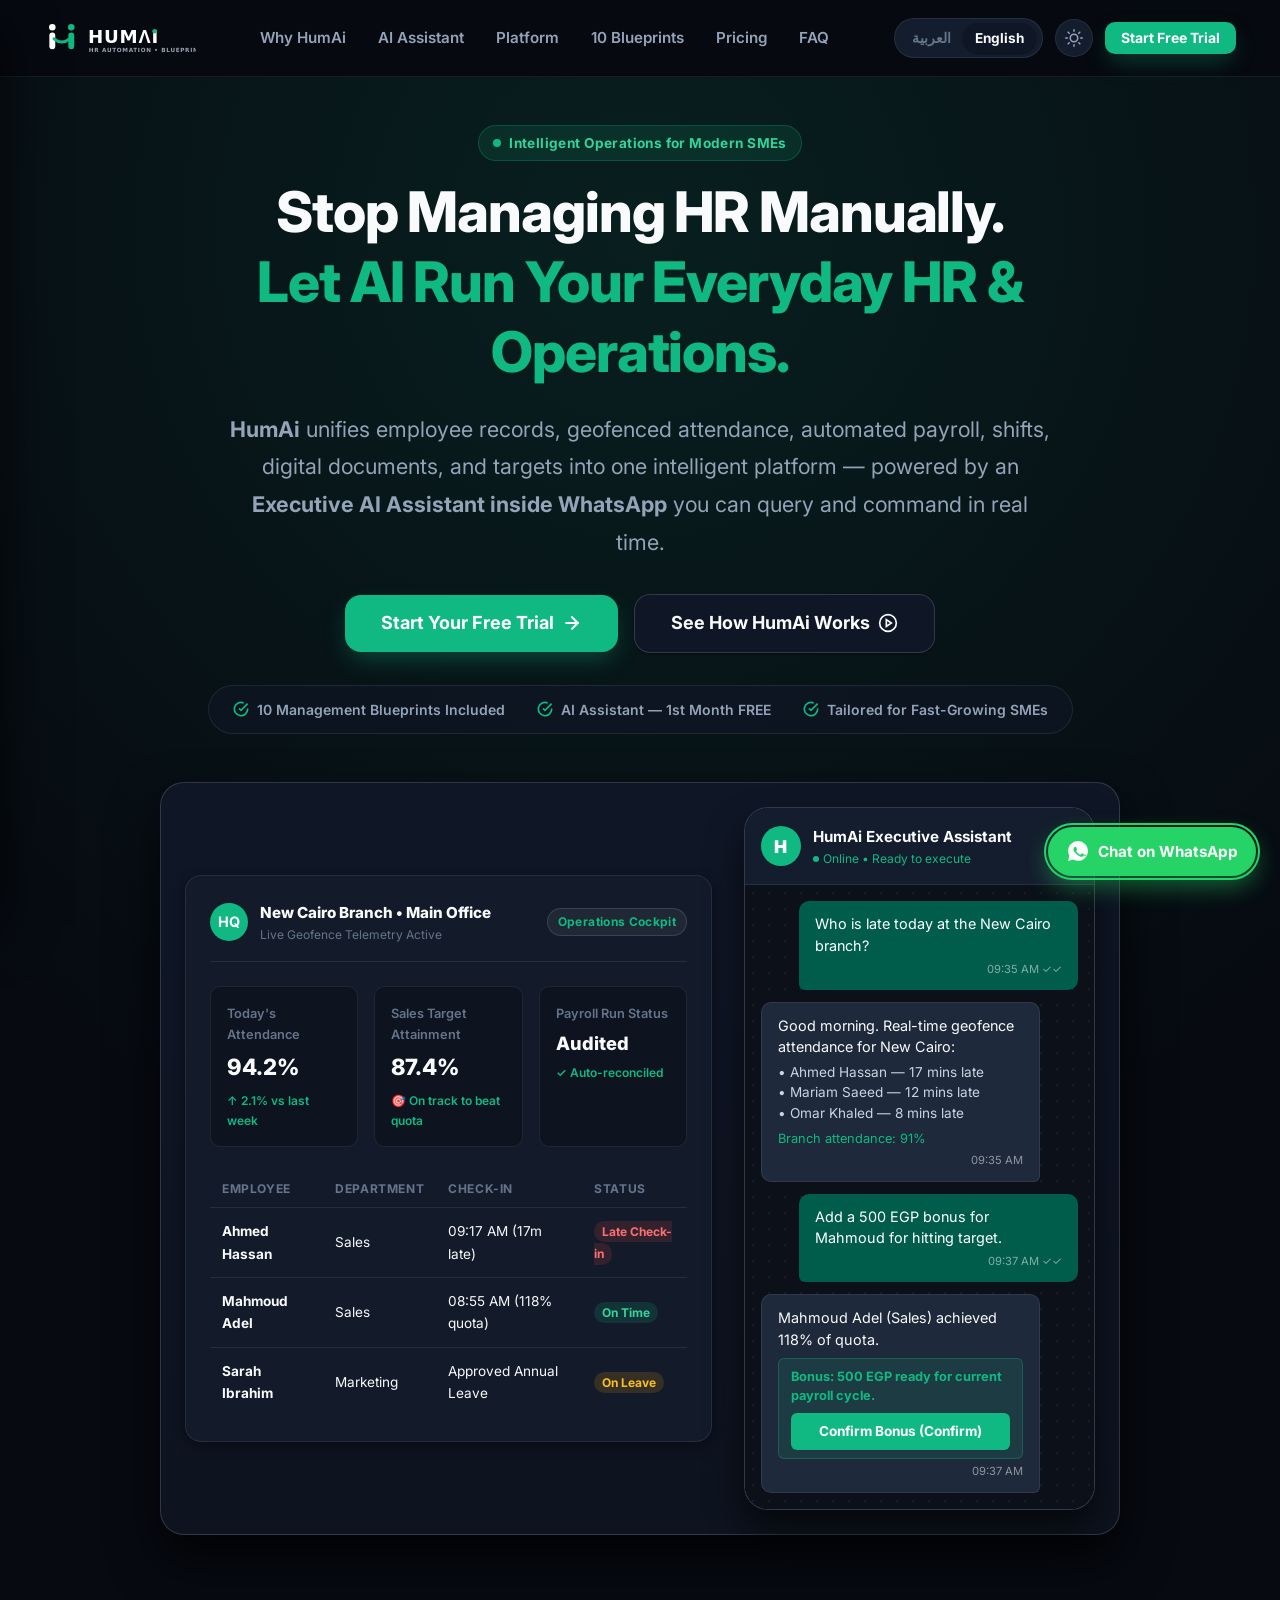
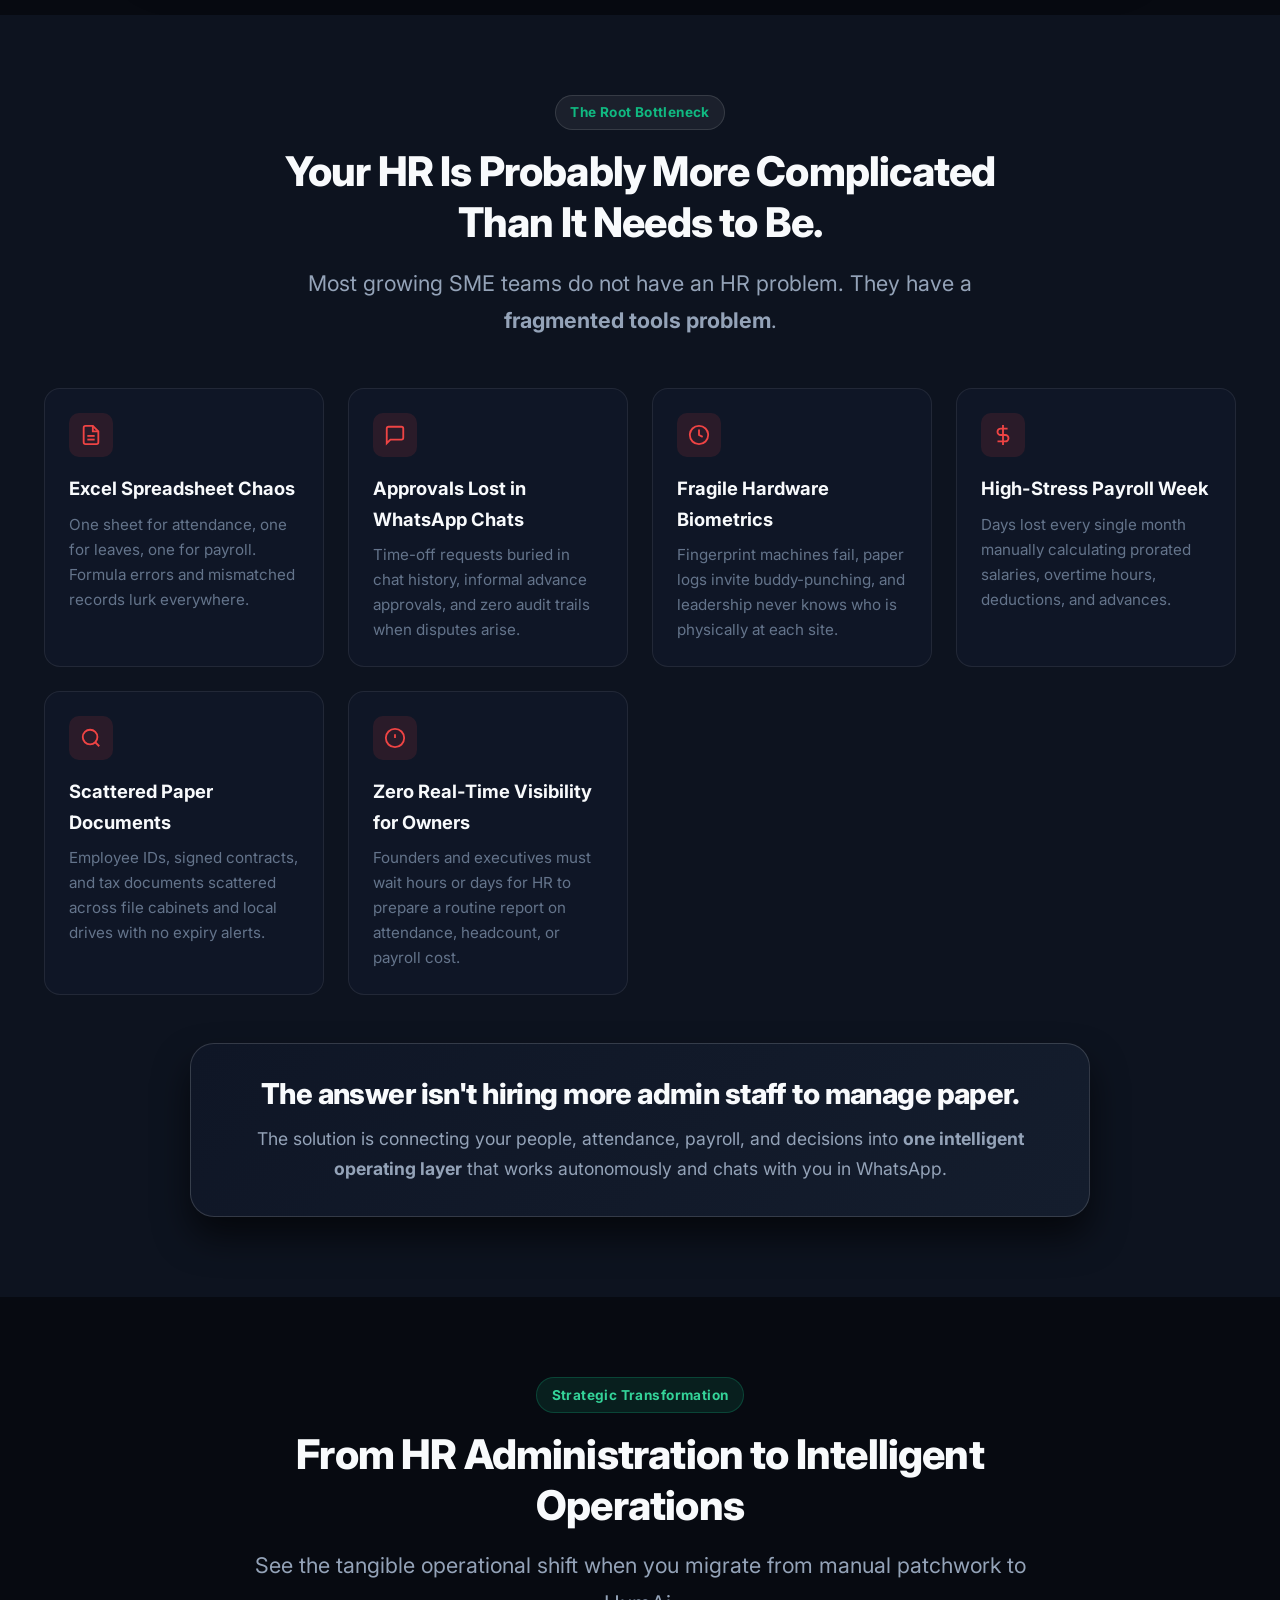
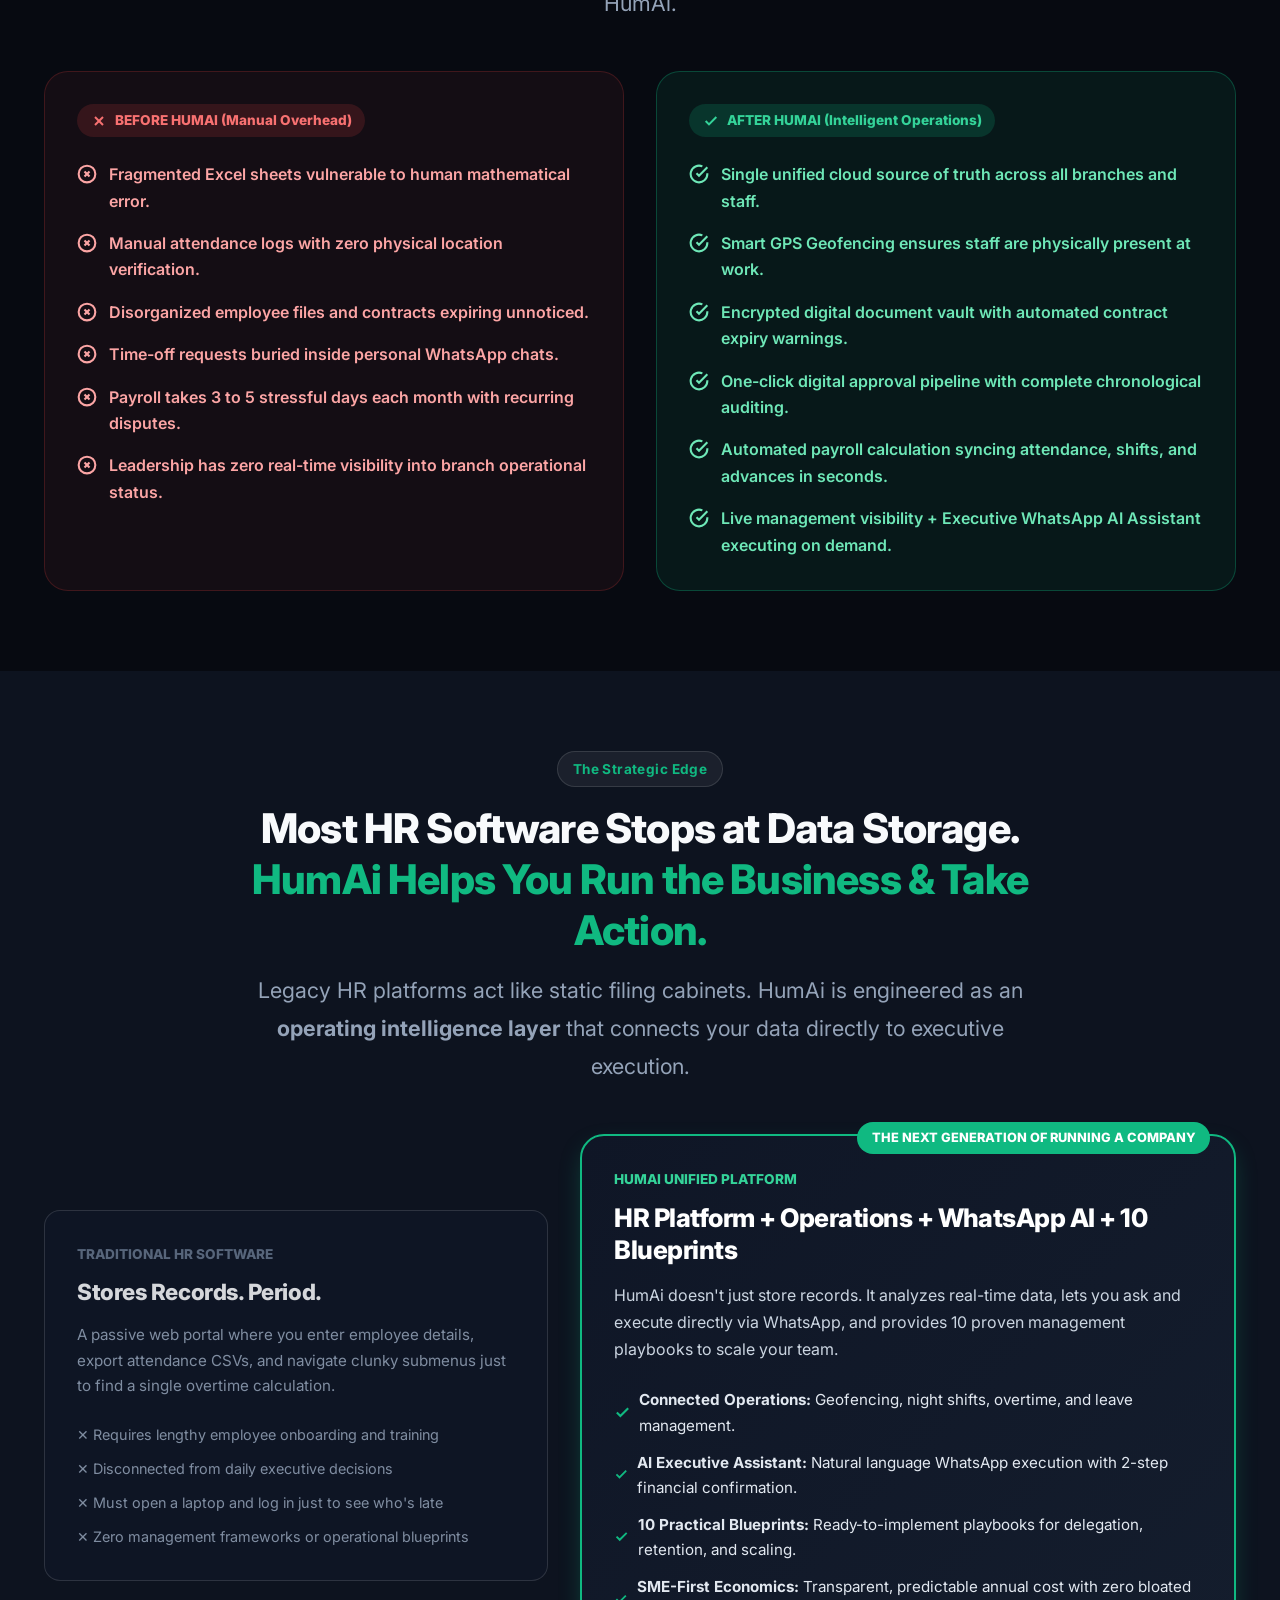
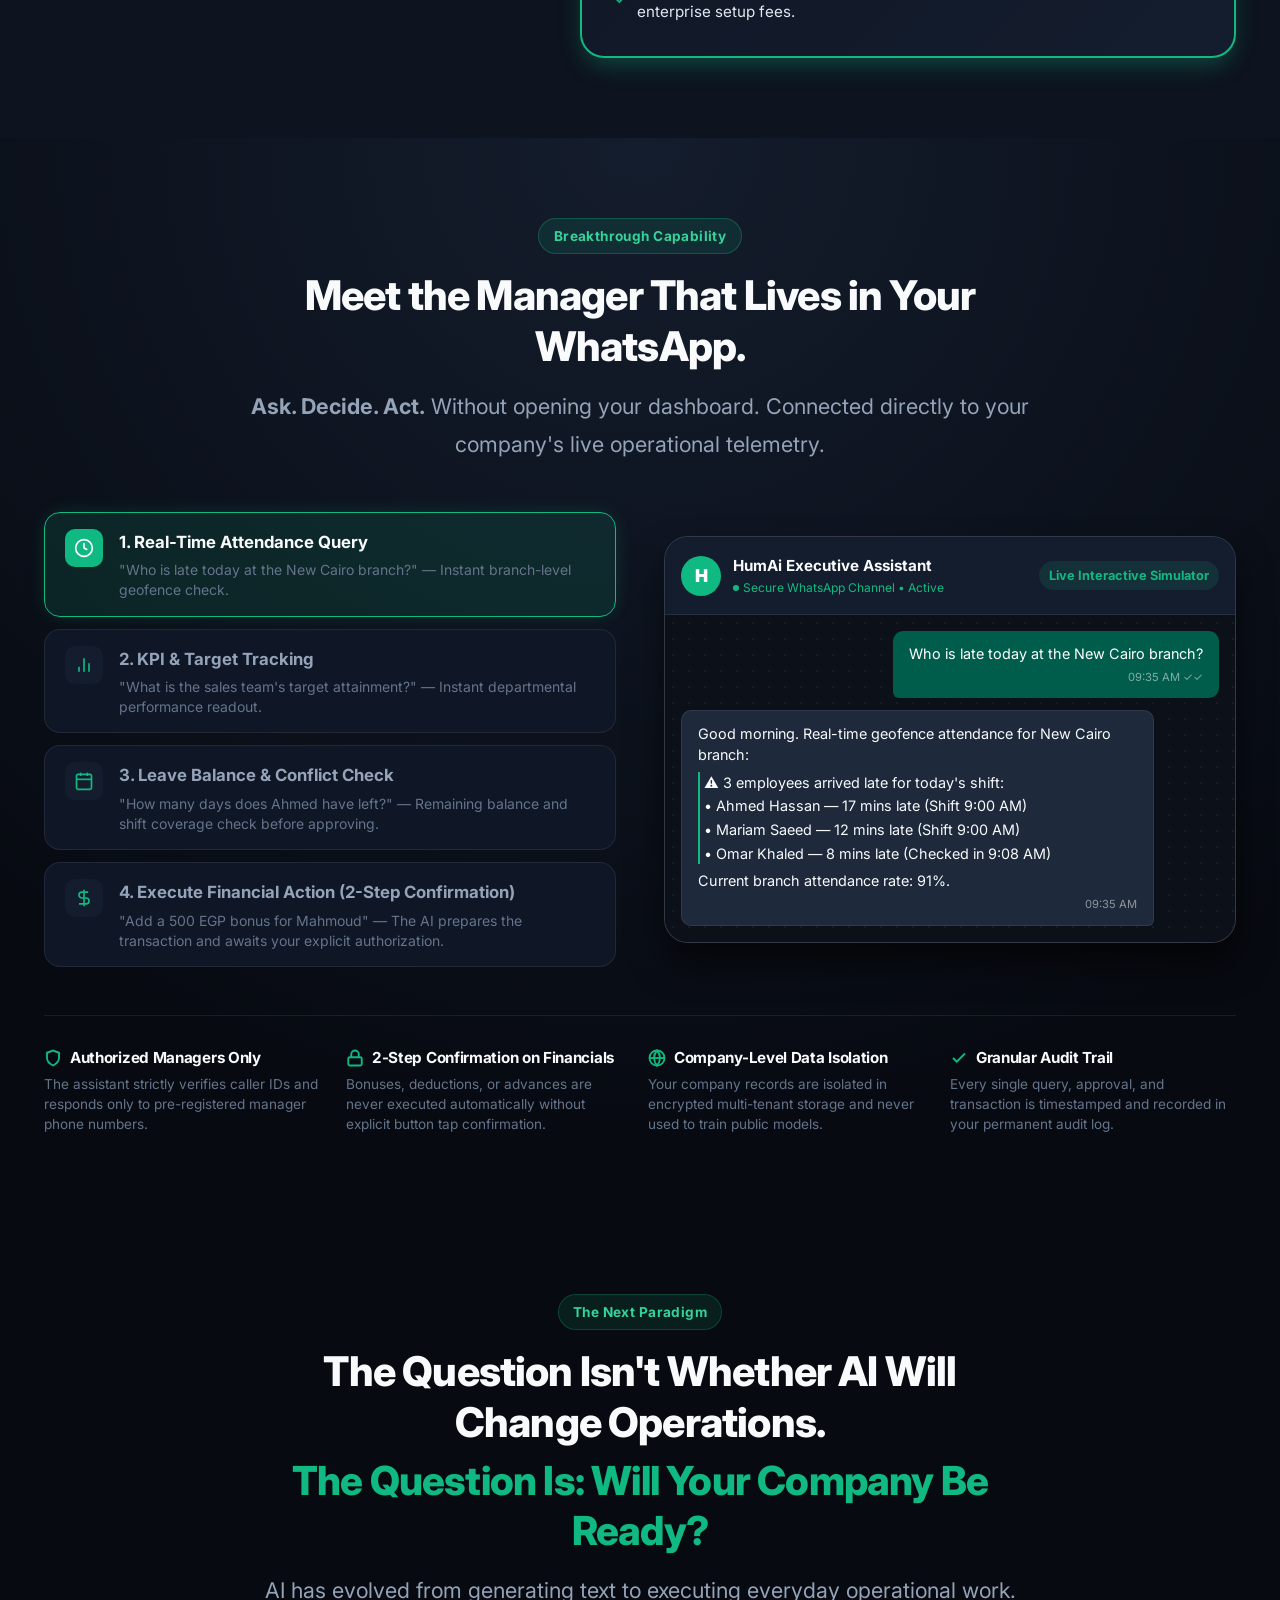
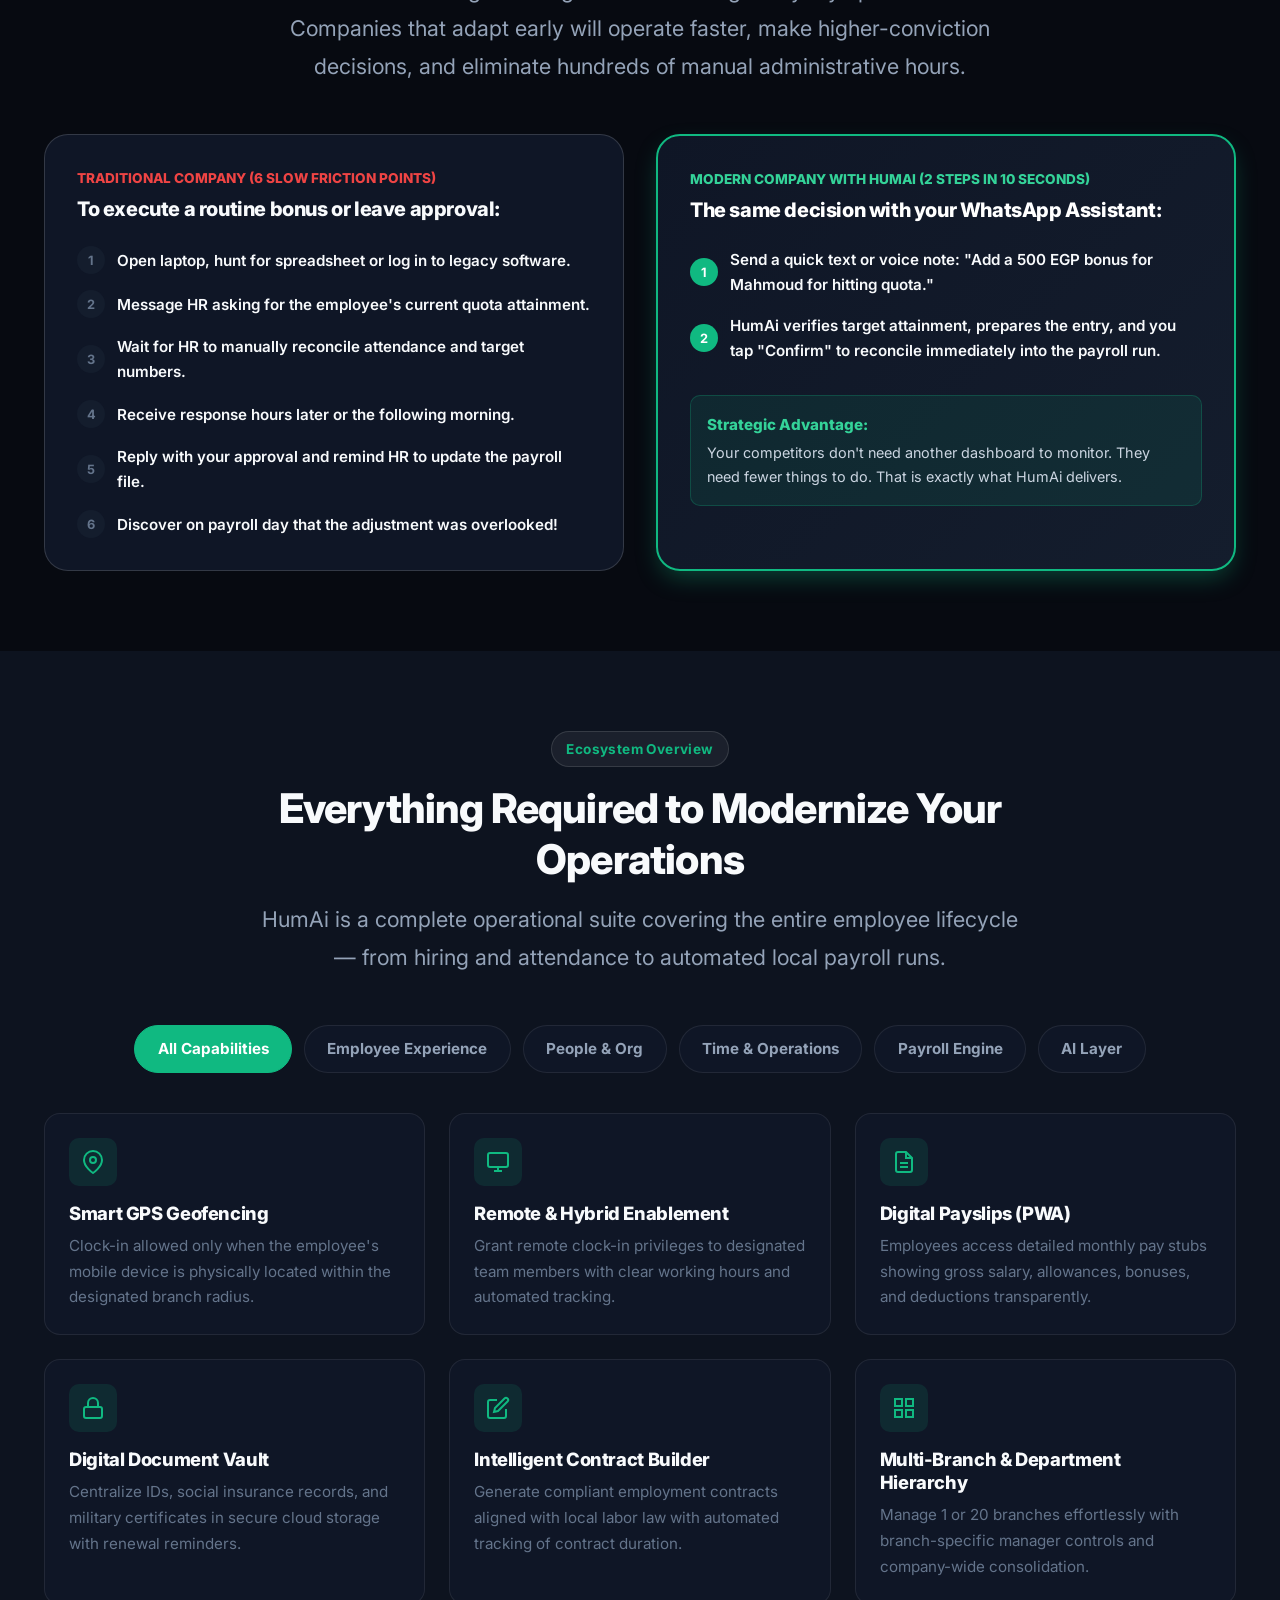
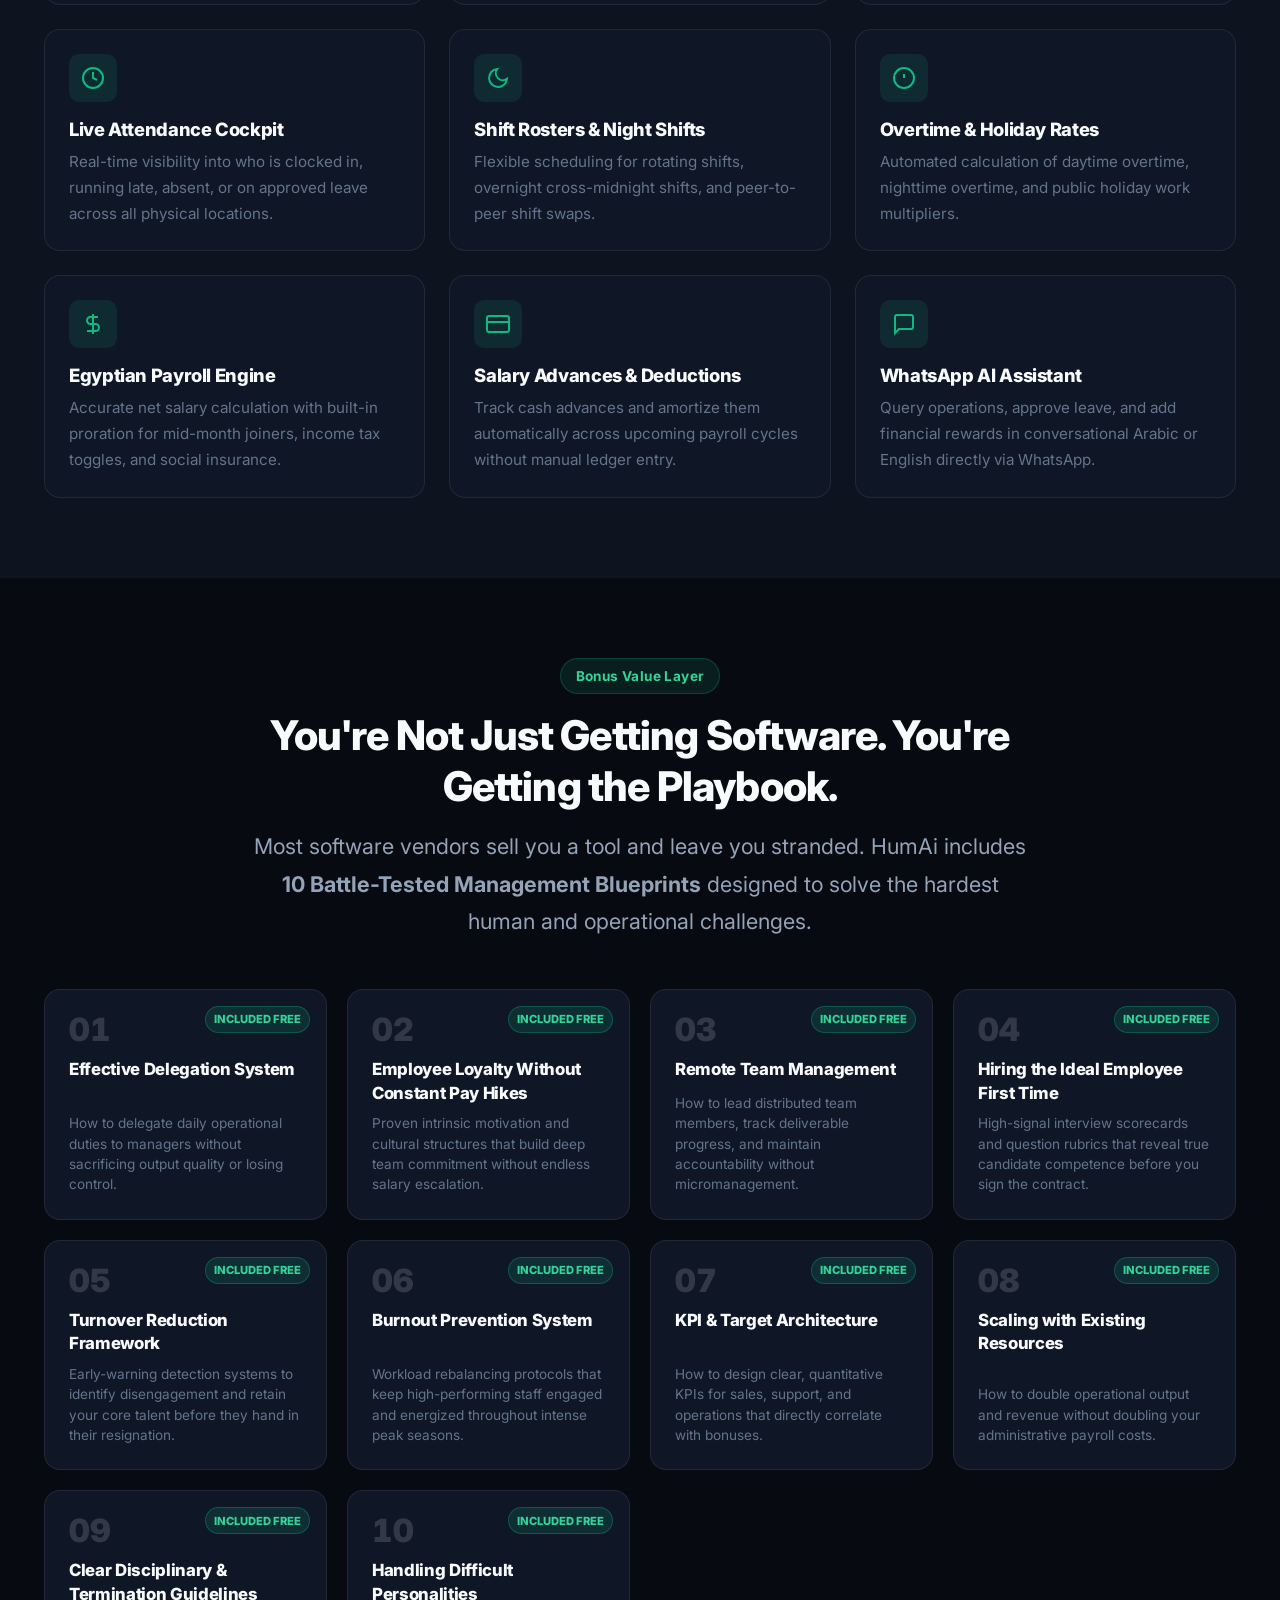
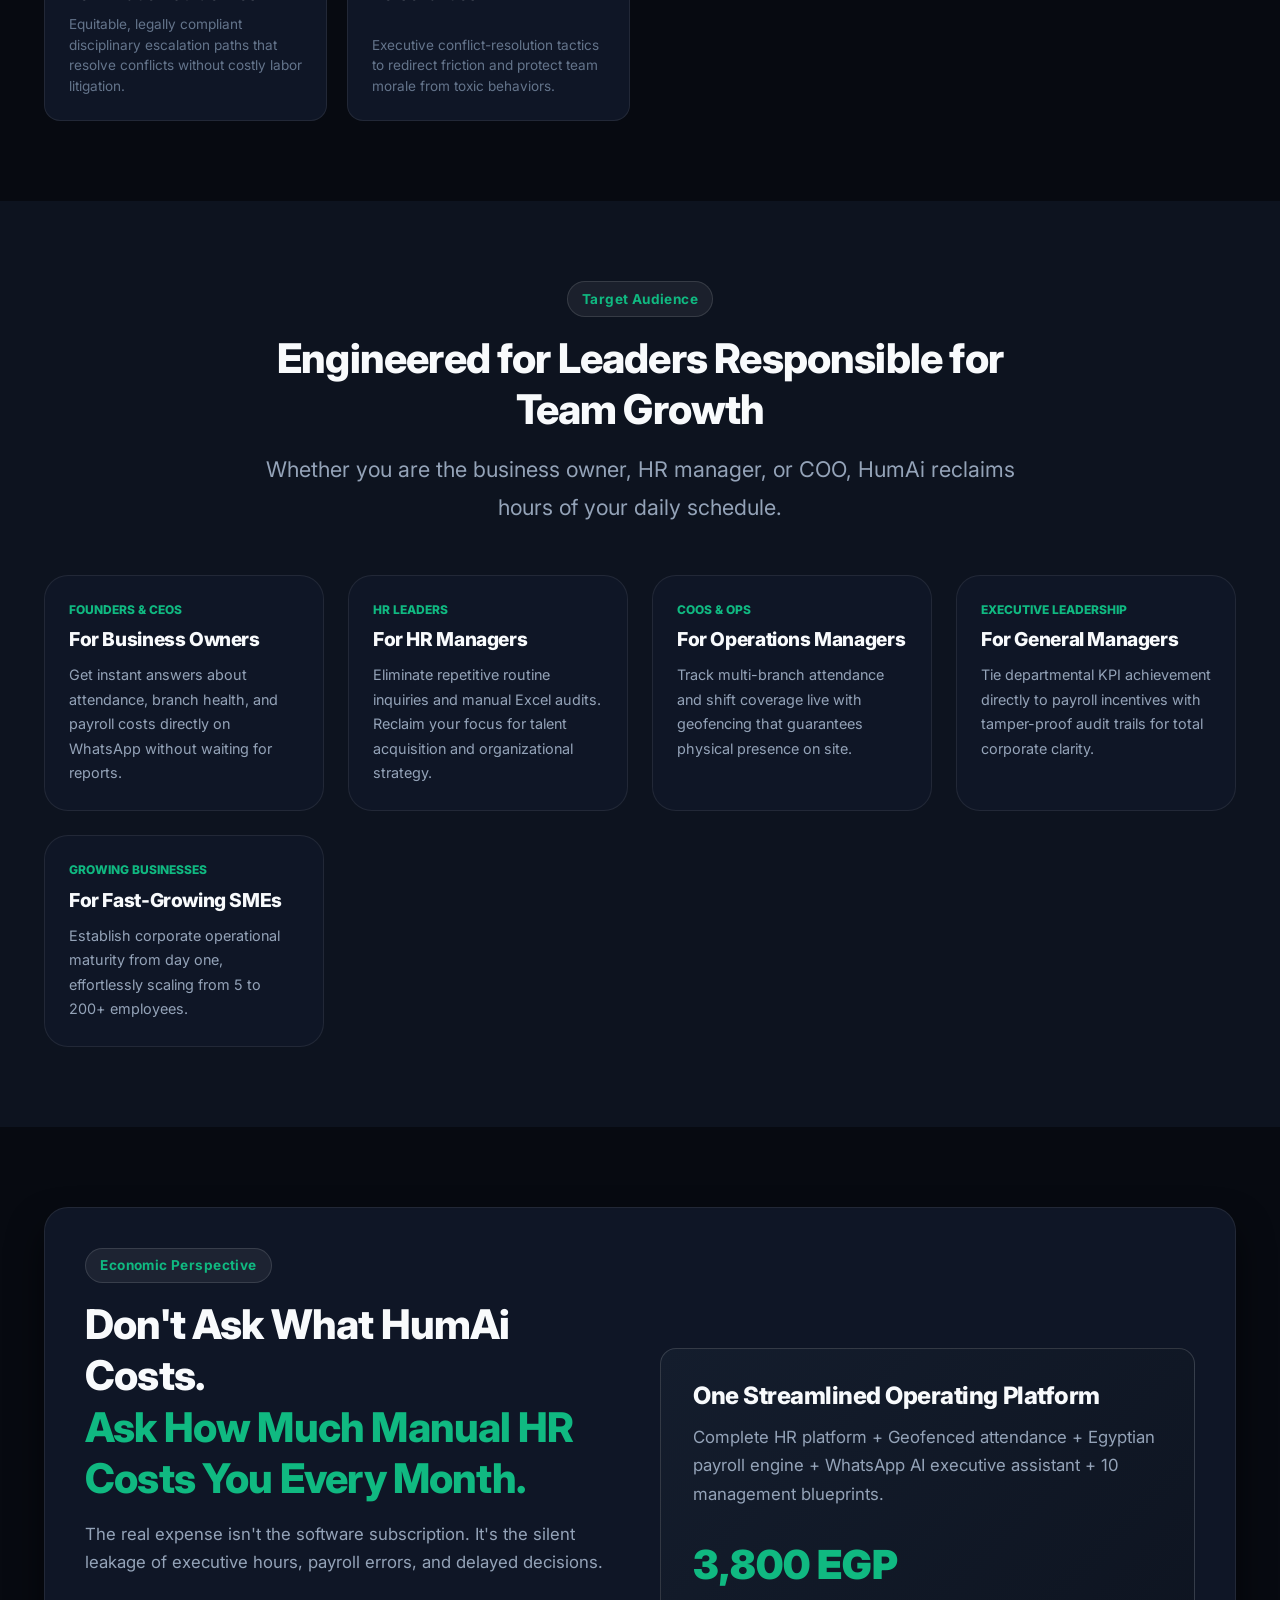
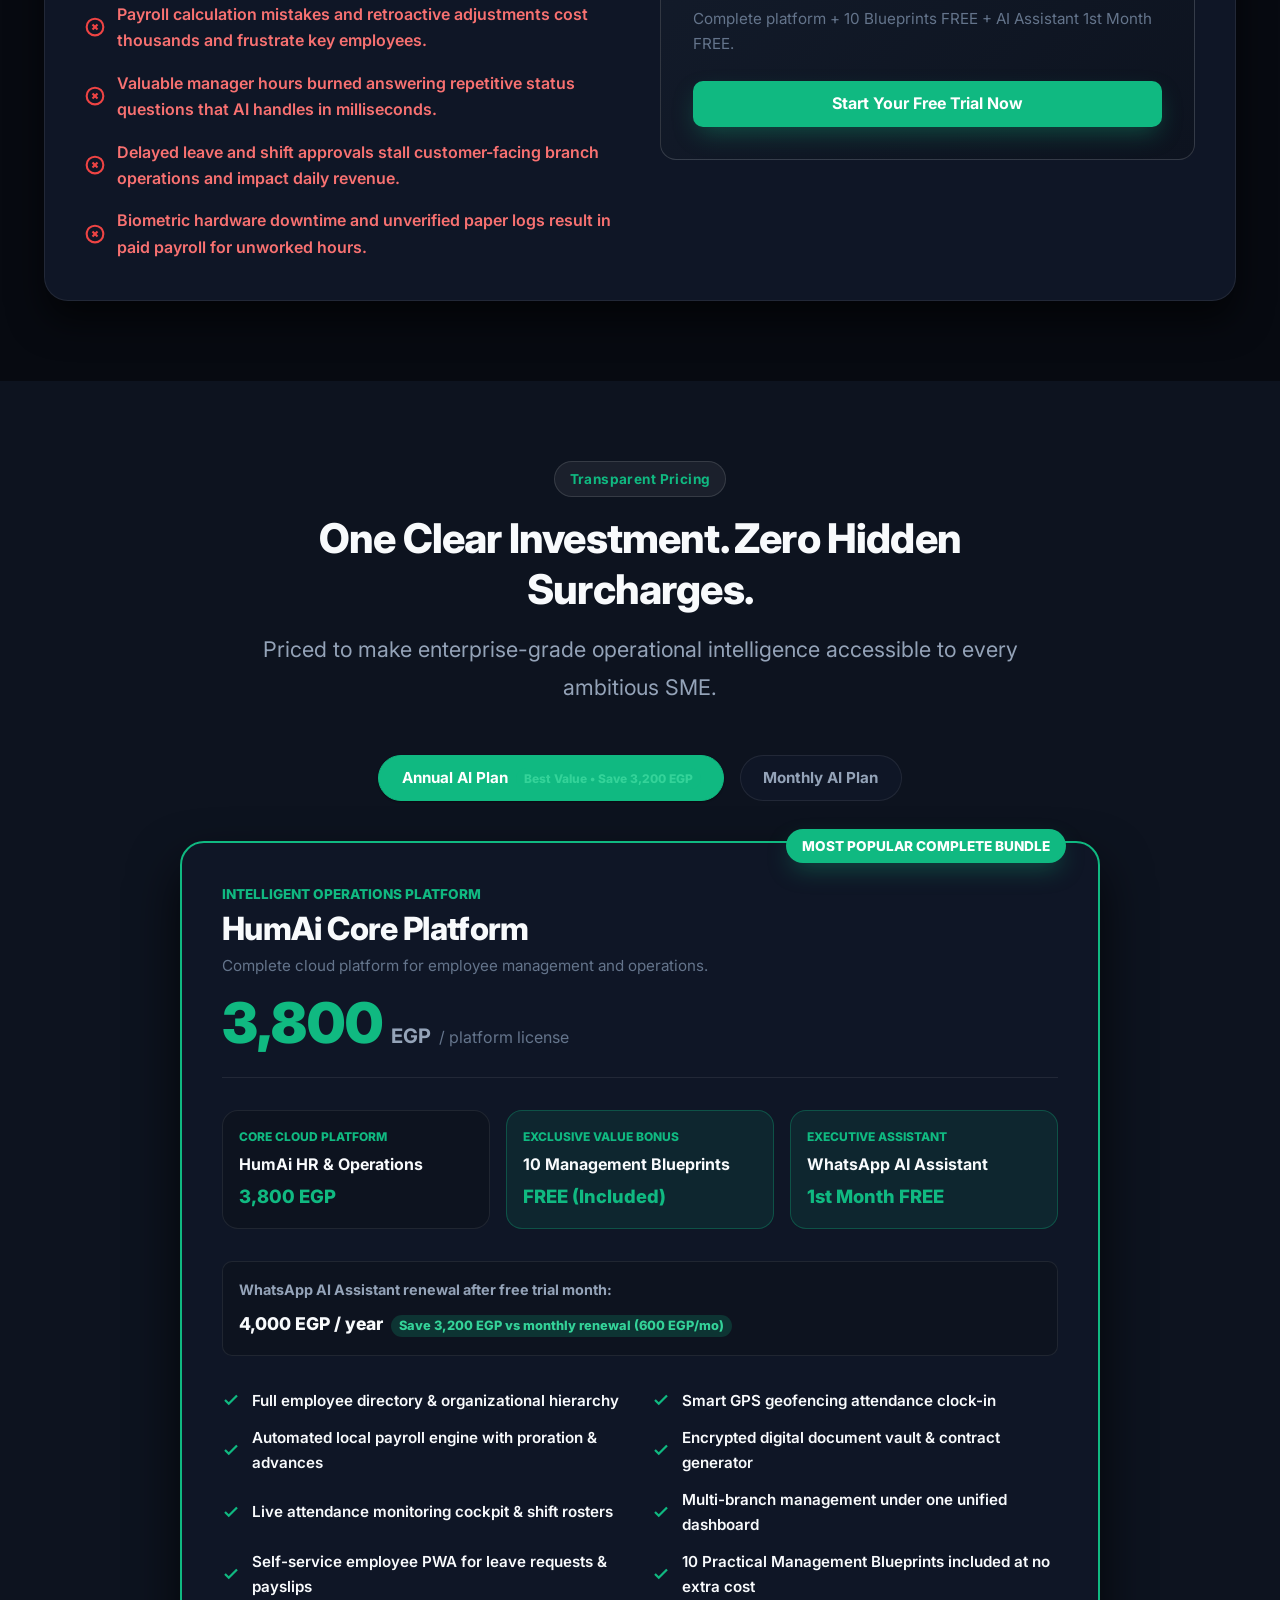
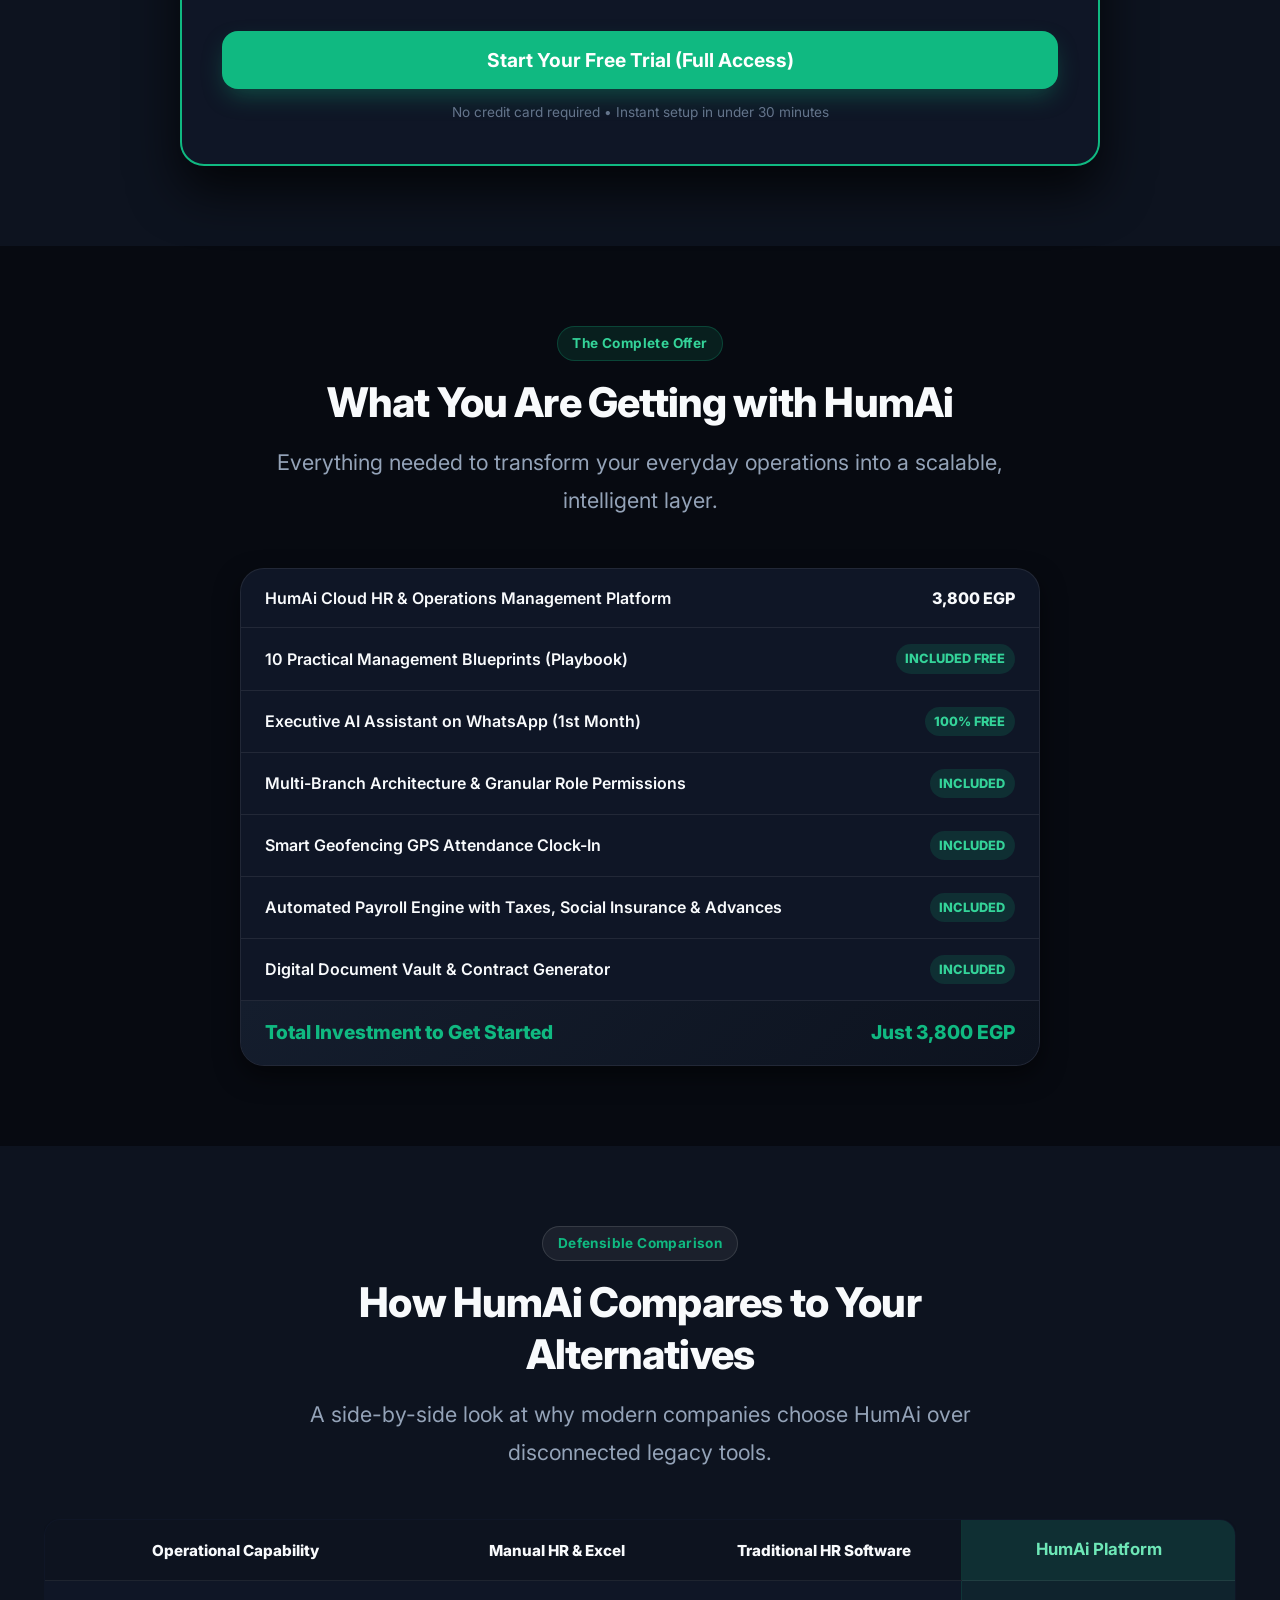
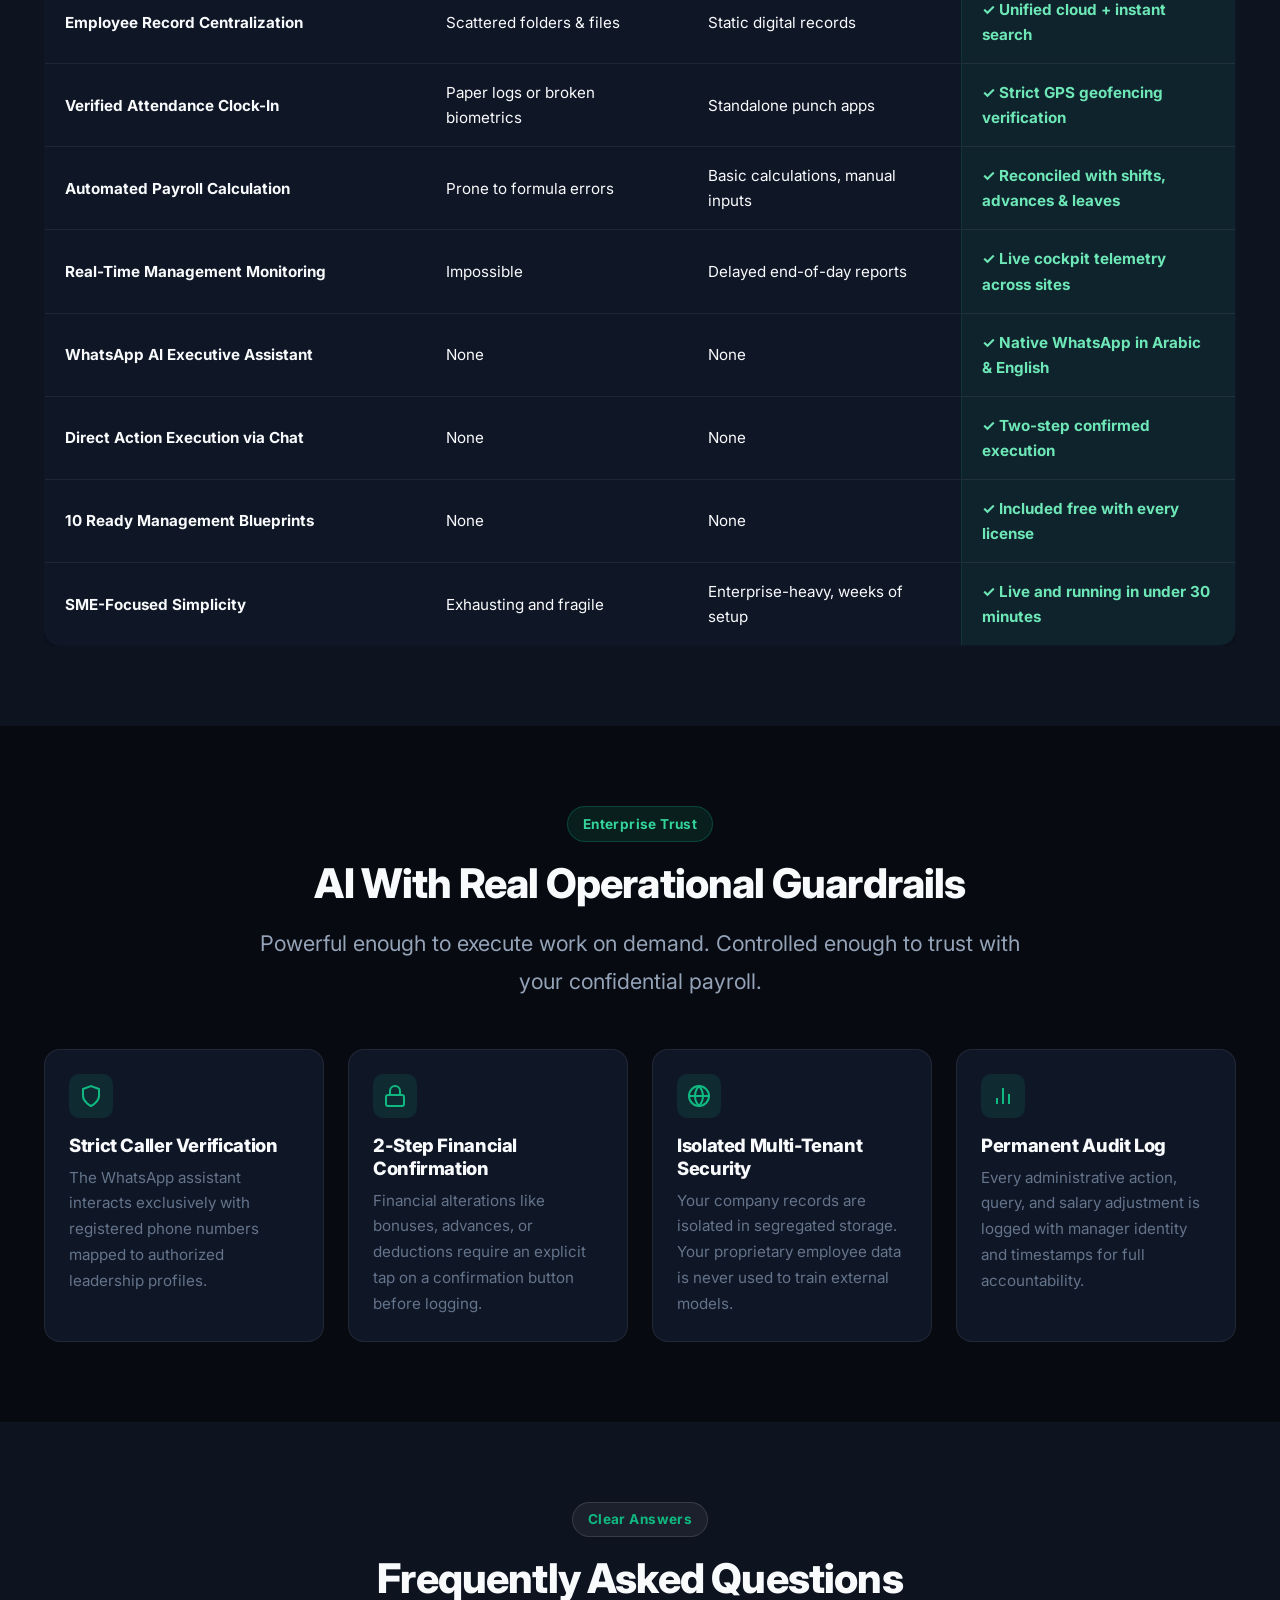
==== commit e98d5d43: "Add floating WhatsApp button, mobile drawer sidebar, and system dark mode with light mode toggle" ====
--- a/en/index.html
+++ b/en/index.html
@@ -1,5 +1,5 @@
 <!DOCTYPE html>
-<html lang="en" dir="ltr">
+<html lang="en" dir="ltr" data-theme="dark">
 <head>
   <meta charset="UTF-8">
   <meta name="viewport" content="width=device-width, initial-scale=1.0">
@@ -38,9 +38,12 @@
   <header class="site-nav">
     <div class="container nav-container">
       <a href="#hero" class="nav-brand" aria-label="HumAi Home">
-        <img src="../assets/logo/humai-logo.svg" alt="HumAi Logo" class="nav-logo-img">
+        <!-- Dual Logo: Auto-switches based on Dark / Light theme -->
+        <img src="../assets/logo/humai-logo-white.svg" alt="HumAi Logo" class="nav-logo-img nav-logo-white">
+        <img src="../assets/logo/humai-logo.svg" alt="HumAi Logo" class="nav-logo-img nav-logo-dark">
       </a>
 
+      <!-- Desktop Navigation Links -->
       <nav class="nav-links" aria-label="Main Navigation">
         <a href="#problem" class="nav-link">Why HumAi</a>
         <a href="#ai-assistant" class="nav-link">AI Assistant</a>
@@ -57,12 +60,114 @@
           <span class="lang-btn active">English</span>
         </div>
 
+        <!-- Dark / Light Mode Toggle Button -->
+        <button type="button" class="theme-toggle-btn" aria-label="Toggle dark/light theme" title="Toggle theme">
+          <svg viewBox="0 0 24 24" fill="none" stroke="currentColor" stroke-width="2" stroke-linecap="round" stroke-linejoin="round">
+            <circle cx="12" cy="12" r="5"></circle>
+            <line x1="12" y1="1" x2="12" y2="3"></line>
+            <line x1="12" y1="21" x2="12" y2="23"></line>
+            <line x1="4.22" y1="4.22" x2="5.64" y2="5.64"></line>
+            <line x1="18.36" y1="18.36" x2="19.78" y2="19.78"></line>
+            <line x1="1" y1="12" x2="3" y2="12"></line>
+            <line x1="21" y1="12" x2="23" y2="12"></line>
+            <line x1="4.22" y1="19.78" x2="5.64" y2="18.36"></line>
+            <line x1="18.36" y1="5.64" x2="19.78" y2="4.22"></line>
+          </svg>
+        </button>
+
+        <!-- CTA Button (Desktop) -->
         <a href="#pricing" class="btn btn-primary btn-sm" data-analytics-event="click_start_trial" data-analytics-location="nav">
           Start Free Trial
         </a>
+
+        <!-- Mobile Hamburger Menu Button -->
+        <button type="button" class="mobile-menu-toggle" id="mobile-menu-btn" aria-label="Open mobile navigation drawer">
+          <svg width="24" height="24" viewBox="0 0 24 24" fill="none" stroke="currentColor" stroke-width="2.5" stroke-linecap="round" stroke-linejoin="round">
+            <line x1="3" y1="12" x2="21" y2="12"></line>
+            <line x1="3" y1="6" x2="21" y2="6"></line>
+            <line x1="3" y1="18" x2="21" y2="18"></line>
+          </svg>
+        </button>
       </div>
     </div>
   </header>
+
+  <!-- ========================================================================
+       Mobile Sidebar Drawer & Backdrop
+       ======================================================================== -->
+  <div class="mobile-sidebar-backdrop" id="mobile-sidebar-backdrop"></div>
+  
+  <aside class="mobile-sidebar-drawer" id="mobile-sidebar-drawer" aria-label="Mobile Navigation Sidebar">
+    <div class="mobile-drawer-header">
+      <a href="#hero" class="nav-brand">
+        <img src="../assets/logo/humai-logo-white.svg" alt="HumAi Logo" class="nav-logo-img nav-logo-white" style="height: 32px;">
+        <img src="../assets/logo/humai-logo.svg" alt="HumAi Logo" class="nav-logo-img nav-logo-dark" style="height: 32px;">
+      </a>
+      <button type="button" class="mobile-drawer-close" id="mobile-drawer-close" aria-label="Close navigation drawer">
+        <svg width="20" height="20" viewBox="0 0 24 24" fill="none" stroke="currentColor" stroke-width="2.5" stroke-linecap="round" stroke-linejoin="round">
+          <line x1="18" y1="6" x2="6" y2="18"></line>
+          <line x1="6" y1="6" x2="18" y2="18"></line>
+        </svg>
+      </button>
+    </div>
+
+    <!-- Mobile Navigation Links -->
+    <nav class="mobile-drawer-nav">
+      <a href="#problem" class="mobile-drawer-link">
+        <svg viewBox="0 0 24 24" fill="none" stroke="currentColor" stroke-width="2"><circle cx="12" cy="12" r="10"></circle><line x1="12" y1="8" x2="12" y2="12"></line><line x1="12" y1="16" x2="12.01" y2="16"></line></svg>
+        <span>Why HumAi</span>
+      </a>
+      <a href="#ai-assistant" class="mobile-drawer-link">
+        <svg viewBox="0 0 24 24" fill="none" stroke="currentColor" stroke-width="2"><path d="M21 15a2 2 0 0 1-2 2H7l-4 4V5a2 2 0 0 1 2-2h14a2 2 0 0 1 2 2z"></path></svg>
+        <span>WhatsApp Assistant</span>
+      </a>
+      <a href="#features" class="mobile-drawer-link">
+        <svg viewBox="0 0 24 24" fill="none" stroke="currentColor" stroke-width="2"><rect x="3" y="3" width="7" height="7"></rect><rect x="14" y="3" width="7" height="7"></rect><rect x="14" y="14" width="7" height="7"></rect><rect x="3" y="14" width="7" height="7"></rect></svg>
+        <span>Platform Ecosystem</span>
+      </a>
+      <a href="#blueprints" class="mobile-drawer-link">
+        <svg viewBox="0 0 24 24" fill="none" stroke="currentColor" stroke-width="2"><path d="M14 2H6a2 2 0 0 0-2 2v16a2 2 0 0 0 2 2h12a2 2 0 0 0 2-2V8z"></path><polyline points="14 2 14 8 20 8"></polyline><line x1="16" y1="13" x2="8" y2="13"></line><line x1="16" y1="17" x2="8" y2="17"></line></svg>
+        <span>10 Management Blueprints</span>
+      </a>
+      <a href="#pricing" class="mobile-drawer-link">
+        <svg viewBox="0 0 24 24" fill="none" stroke="currentColor" stroke-width="2"><line x1="12" y1="1" x2="12" y2="23"></line><path d="M17 5H9.5a3.5 3.5 0 0 0 0 7h5a3.5 3.5 0 0 1 0 7H6"></path></svg>
+        <span>Pricing & Plans</span>
+      </a>
+      <a href="#faq" class="mobile-drawer-link">
+        <svg viewBox="0 0 24 24" fill="none" stroke="currentColor" stroke-width="2"><circle cx="12" cy="12" r="10"></circle><path d="M9.09 9a3 3 0 0 1 5.83 1c0 2-3 3-3 3"></path><line x1="12" y1="17" x2="12.01" y2="17"></line></svg>
+        <span>FAQ</span>
+      </a>
+    </nav>
+
+    <!-- Drawer Footer Actions -->
+    <div class="mobile-drawer-footer">
+      <div class="mobile-drawer-toggles">
+        <!-- Mobile Language Selector -->
+        <div class="lang-switcher">
+          <a href="../index.html" class="lang-btn">العربية</a>
+          <span class="lang-btn active">English</span>
+        </div>
+
+        <!-- Mobile Dark/Light Theme Button -->
+        <button type="button" class="theme-toggle-btn" aria-label="Toggle theme">
+          <svg viewBox="0 0 24 24" fill="none" stroke="currentColor" stroke-width="2">
+            <circle cx="12" cy="12" r="5"></circle>
+            <line x1="12" y1="1" x2="12" y2="3"></line>
+            <line x1="12" y1="21" x2="12" y2="23"></line>
+          </svg>
+        </button>
+      </div>
+
+      <a href="#pricing" class="btn btn-primary" style="width: 100%;" data-analytics-event="click_start_trial" data-analytics-location="mobile_drawer">
+        Start Free Trial
+      </a>
+
+      <a href="https://wa.me/201099887766?text=Hello%2C%20I%20would%20like%20to%20learn%20more%20about%20HumAi" target="_blank" rel="noopener noreferrer" class="btn btn-whatsapp" style="width: 100%;" data-analytics-event="click_whatsapp" data-analytics-location="mobile_drawer">
+        <svg width="18" height="18" viewBox="0 0 24 24" fill="currentColor"><path d="M12.04 2c-5.46 0-9.91 4.45-9.91 9.91 0 1.75.46 3.45 1.32 4.95L2.05 22l5.25-1.38c1.45.79 3.08 1.21 4.74 1.21 5.46 0 9.91-4.45 9.91-9.91 0-2.65-1.03-5.14-2.9-7.01A9.816 9.816 0 0 0 12.04 2z"/></svg>
+        Chat on WhatsApp
+      </a>
+    </div>
+  </aside>
 
   <!-- ========================================================================
        SECTION 1 — HERO
@@ -120,8 +225,8 @@
                 <div class="mockup-user">
                   <div class="mockup-avatar">HQ</div>
                   <div>
-                    <div style="font-weight: 800; font-size: 0.95rem; color: #1F2937;">New Cairo Branch • Main Office</div>
-                    <div style="font-size: 0.75rem; color: #64748B;">Live Geofence Telemetry Active</div>
+                    <div style="font-weight: 800; font-size: 0.95rem; color: var(--text-primary);">New Cairo Branch • Main Office</div>
+                    <div style="font-size: 0.75rem; color: var(--text-muted);">Live Geofence Telemetry Active</div>
                   </div>
                 </div>
                 <div class="eyebrow eyebrow-navy" style="margin: 0; padding: 0.2rem 0.6rem; font-size: 0.75rem;">
@@ -143,8 +248,8 @@
                 </div>
                 <div class="stat-card">
                   <div class="stat-label">Payroll Run Status</div>
-                  <div class="stat-value">Audited</div>
-                  <div class="stat-change" style="color: #10B981;">✓ Auto-reconciled</div>
+                  <div class="stat-value" style="font-size: 1.15rem;">Audited</div>
+                  <div class="stat-change" style="color: var(--brand-emerald);">✓ Auto-reconciled</div>
                 </div>
               </div>
 
@@ -191,7 +296,7 @@
                     <div class="wa-status">Online • Ready to execute</div>
                   </div>
                 </div>
-                <svg width="20" height="20" viewBox="0 0 24 24" fill="none" stroke="#94A3B8" stroke-width="2"><circle cx="12" cy="12" r="1"></circle><circle cx="12" cy="5" r="1"></circle><circle cx="12" cy="19" r="1"></circle></svg>
+                <svg width="20" height="20" viewBox="0 0 24 24" fill="none" stroke="currentColor" stroke-width="2" style="color: var(--text-muted);"><circle cx="12" cy="12" r="1"></circle><circle cx="12" cy="5" r="1"></circle><circle cx="12" cy="19" r="1"></circle></svg>
               </div>
 
               <div class="wa-body">
@@ -207,7 +312,7 @@
                     • Mariam Saeed — 12 mins late<br>
                     • Omar Khaled — 8 mins late
                   </div>
-                  <div style="margin-top: 6px; font-size: 0.8rem; color: #10B981;">Branch attendance: 91%</div>
+                  <div style="margin-top: 6px; font-size: 0.8rem; color: var(--brand-emerald);">Branch attendance: 91%</div>
                   <div class="wa-msg-time">09:35 AM</div>
                 </div>
 
@@ -216,10 +321,10 @@
                   <div class="wa-msg-time">09:37 AM ✓✓</div>
                 </div>
 
-                <div class="wa-msg wa-msg-bot">
+                <div class="wa-msg wa-bot-msg wa-msg-bot">
                   <div>Mahmoud Adel (Sales) achieved 118% of quota.</div>
                   <div class="wa-action-box">
-                    <div style="font-size: 0.8rem; color: #10B981; font-weight: 700;">
+                    <div style="font-size: 0.8rem; color: var(--brand-emerald); font-weight: 700;">
                       Bonus: 500 EGP ready for current payroll cycle.
                     </div>
                     <button class="wa-action-btn" onclick="alert('Bonus of 500 EGP approved and automatically reconciled with current payroll.')">
@@ -406,14 +511,14 @@
       <div class="diff-container">
         <!-- Traditional HR Software -->
         <div class="diff-card-standard">
-          <div style="font-size: 0.85rem; font-weight: 800; color: #64748B; text-transform: uppercase; margin-bottom: var(--space-3);">
+          <div style="font-size: 0.85rem; font-weight: 800; color: var(--text-muted); text-transform: uppercase; margin-bottom: var(--space-3);">
             Traditional HR Software
           </div>
-          <h3 style="font-size: 1.4rem; margin-bottom: var(--space-4); color: #334155;">Stores Records. Period.</h3>
-          <p style="font-size: 0.95rem; color: #64748B; margin-bottom: var(--space-6);">
+          <h3 style="font-size: 1.4rem; margin-bottom: var(--space-4); color: var(--text-primary);">Stores Records. Period.</h3>
+          <p style="font-size: 0.95rem; color: var(--text-secondary); margin-bottom: var(--space-6);">
             A passive web portal where you enter employee details, export attendance CSVs, and navigate clunky submenus just to find a single overtime calculation.
           </p>
-          <ul style="display: flex; flex-direction: column; gap: 10px; font-size: 0.9rem; color: #475569;">
+          <ul style="display: flex; flex-direction: column; gap: 10px; font-size: 0.9rem; color: var(--text-secondary);">
             <li>✕ Requires lengthy employee onboarding and training</li>
             <li>✕ Disconnected from daily executive decisions</li>
             <li>✕ Must open a laptop and log in just to see who's late</li>
@@ -430,7 +535,7 @@
           <h3 style="font-size: 1.6rem; margin-bottom: var(--space-4); color: #FFFFFF;">
             HR Platform + Operations + WhatsApp AI + 10 Blueprints
           </h3>
-          <p style="font-size: 1rem; color: #94A3B8; margin-bottom: var(--space-6);">
+          <p style="font-size: 1rem; color: #CBD5E1; margin-bottom: var(--space-6);">
             HumAi doesn't just store records. It analyzes real-time data, lets you ask and execute directly via WhatsApp, and provides 10 proven management playbooks to scale your team.
           </p>
           <ul style="display: flex; flex-direction: column; gap: 12px; font-size: 0.95rem; color: #E2E8F0;">
@@ -464,7 +569,7 @@
       <div class="section-header">
         <div class="eyebrow eyebrow-dark">Breakthrough Capability</div>
         <h2>Meet the Manager That Lives in Your WhatsApp.</h2>
-        <p class="text-lead" style="color: #94A3B8;">
+        <p class="text-lead" style="color: var(--text-secondary);">
           <strong>Ask. Decide. Act.</strong> Without opening your dashboard. Connected directly to your company's live operational telemetry.
         </p>
       </div>
@@ -523,7 +628,7 @@
                 <div class="wa-status">Secure WhatsApp Channel • Active</div>
               </div>
             </div>
-            <div style="color: #10B981; font-size: 0.8rem; font-weight: 700; background: rgba(16,185,129,0.1); padding: 4px 10px; border-radius: 99px;">
+            <div style="color: var(--brand-emerald); font-size: 0.8rem; font-weight: 700; background: rgba(16,185,129,0.12); padding: 4px 10px; border-radius: 99px;">
               Live Interactive Simulator
             </div>
           </div>
@@ -590,7 +695,7 @@
       <div class="era-contrast">
         <!-- Traditional Way -->
         <div class="era-card era-traditional">
-          <div style="font-size: 0.85rem; font-weight: 800; color: #DC2626; text-transform: uppercase;">
+          <div style="font-size: 0.85rem; font-weight: 800; color: #EF4444; text-transform: uppercase;">
             Traditional Company (6 Slow Friction Points)
           </div>
           <h4 style="margin-top: var(--space-2); font-size: 1.25rem;">To execute a routine bonus or leave approval:</h4>
@@ -632,11 +737,11 @@
 
           <div class="era-steps">
             <div class="era-step">
-              <span class="era-step-num" style="background: #10B981; color: #FFFFFF;">1</span>
+              <span class="era-step-num" style="background: var(--brand-emerald); color: #FFFFFF;">1</span>
               <span>Send a quick text or voice note: "Add a 500 EGP bonus for Mahmoud for hitting quota."</span>
             </div>
             <div class="era-step">
-              <span class="era-step-num" style="background: #10B981; color: #FFFFFF;">2</span>
+              <span class="era-step-num" style="background: var(--brand-emerald); color: #FFFFFF;">2</span>
               <span>HumAi verifies target attainment, prepares the entry, and you tap "Confirm" to reconcile immediately into the payroll run.</span>
             </div>
           </div>
@@ -971,10 +1076,10 @@
           <p>
             Complete HR platform + Geofenced attendance + Egyptian payroll engine + WhatsApp AI executive assistant + 10 management blueprints.
           </p>
-          <div style="font-size: 2.5rem; font-weight: 900; color: #10B981; margin-bottom: var(--space-2);">
+          <div style="font-size: 2.5rem; font-weight: 900; color: var(--brand-emerald); margin-bottom: var(--space-2);">
             3,800 EGP
           </div>
-          <div style="color: #94A3B8; font-size: 0.95rem; margin-bottom: var(--space-6);">
+          <div style="color: var(--text-muted); font-size: 0.95rem; margin-bottom: var(--space-6);">
             Complete platform + 10 Blueprints FREE + AI Assistant 1st Month FREE.
           </div>
           <a href="#pricing" class="btn btn-primary" style="width: 100%;" data-analytics-event="click_start_trial" data-analytics-location="roi_card">
@@ -1015,11 +1120,11 @@
 
           <div class="pricing-header">
             <div>
-              <div style="font-size: 0.85rem; font-weight: 800; color: #10B981; text-transform: uppercase;">
+              <div style="font-size: 0.85rem; font-weight: 800; color: var(--brand-emerald); text-transform: uppercase;">
                 Intelligent Operations Platform
               </div>
-              <h3 style="font-size: 2rem; color: #1F2937; margin-top: 4px;">HumAi Core Platform</h3>
-              <p style="color: #64748B; font-size: 0.95rem; margin-top: 4px;">
+              <h3 style="font-size: 2rem; color: var(--text-primary); margin-top: 4px;">HumAi Core Platform</h3>
+              <p style="color: var(--text-muted); font-size: 0.95rem; margin-top: 4px;">
                 Complete cloud platform for employee management and operations.
               </p>
             </div>
@@ -1040,24 +1145,24 @@
             </div>
 
             <div class="offer-layer-box highlight">
-              <div class="offer-layer-tag" style="color: #047857;">Exclusive Value Bonus</div>
+              <div class="offer-layer-tag" style="color: var(--brand-emerald);">Exclusive Value Bonus</div>
               <div class="offer-layer-title">10 Management Blueprints</div>
-              <div class="offer-layer-price" style="color: #047857;">FREE (Included)</div>
+              <div class="offer-layer-price" style="color: var(--brand-emerald);">FREE (Included)</div>
             </div>
 
             <div class="offer-layer-box highlight">
-              <div class="offer-layer-tag" style="color: #047857;">Executive Assistant</div>
+              <div class="offer-layer-tag" style="color: var(--brand-emerald);">Executive Assistant</div>
               <div class="offer-layer-title">WhatsApp AI Assistant</div>
-              <div class="offer-layer-price" style="color: #047857;">1st Month FREE</div>
+              <div class="offer-layer-price" style="color: var(--brand-emerald);">1st Month FREE</div>
             </div>
           </div>
 
           <!-- Post-trial AI Pricing Detail Box -->
-          <div style="background: #F8FAFC; border: 1px solid #E2E8F0; border-radius: var(--radius-md); padding: var(--space-4); margin-bottom: var(--space-8); display: flex; align-items: center; justify-content: space-between; flex-wrap: wrap; gap: var(--space-2);">
-            <div style="font-size: 0.9rem; color: #475569;">
+          <div style="background: var(--bg-secondary); border: 1px solid var(--border-subtle); border-radius: var(--radius-md); padding: var(--space-4); margin-bottom: var(--space-8); display: flex; align-items: center; justify-content: space-between; flex-wrap: wrap; gap: var(--space-2);">
+            <div style="font-size: 0.9rem; color: var(--text-secondary);">
               <strong>WhatsApp AI Assistant renewal after free trial month:</strong>
             </div>
-            <div style="font-weight: 800; font-size: 1.1rem; color: #1F2937;">
+            <div style="font-weight: 800; font-size: 1.1rem; color: var(--text-primary);">
               <span id="pricing-ai-amount">4,000</span>
               <span id="pricing-ai-period">EGP / year</span>
               <span id="pricing-savings-notice" class="badge-save" style="font-size: 0.8rem;">Save 3,200 EGP vs monthly renewal (600 EGP/mo)</span>
@@ -1104,7 +1209,7 @@
             <a href="https://wa.me/201099887766?text=Hello%2C%20I%20would%20like%20to%20start%20my%20HumAi%20free%20trial" target="_blank" rel="noopener noreferrer" class="btn btn-primary btn-lg" style="width: 100%; font-size: 1.2rem;" data-analytics-event="click_start_trial" data-analytics-location="pricing_card">
               Start Your Free Trial (Full Access)
             </a>
-            <div style="margin-top: var(--space-3); font-size: 0.85rem; color: #64748B;">
+            <div style="margin-top: var(--space-3); font-size: 0.85rem; color: var(--text-muted);">
               No credit card required • Instant setup in under 30 minutes
             </div>
           </div>
@@ -1459,7 +1564,7 @@
           </a>
         </div>
 
-        <div style="color: #64748B; font-size: 0.9rem; margin-top: var(--space-4);">
+        <div style="color: var(--text-muted); font-size: 0.9rem; margin-top: var(--space-4);">
           No complex implementation • No credit card required • Dedicated setup assistance
         </div>
       </div>
@@ -1471,7 +1576,8 @@
     <div class="container">
       <div class="footer-grid">
         <div class="footer-brand">
-          <img src="../assets/logo/humai-logo-white.svg" alt="HumAi" style="height: 36px; width: auto;">
+          <img src="../assets/logo/humai-logo-white.svg" alt="HumAi" class="nav-logo-white" style="height: 36px; width: auto;">
+          <img src="../assets/logo/humai-logo.svg" alt="HumAi" class="nav-logo-dark" style="height: 36px; width: auto;">
           <p>
             The unified HR, operations, and WhatsApp AI executive assistant platform built for modern small and medium businesses.
           </p>
@@ -1501,7 +1607,7 @@
           <h5>Localization</h5>
           <div class="footer-links">
             <a href="../index.html" class="footer-link">العربية (Arabic Native)</a>
-            <a href="index.html" class="footer-link" style="color: #10B981; font-weight: 700;">English (Active)</a>
+            <a href="index.html" class="footer-link" style="color: var(--brand-emerald); font-weight: 700;">English (Active)</a>
             <a href="https://wa.me/201099887766" target="_blank" rel="noopener noreferrer" class="footer-link">WhatsApp Contact</a>
           </div>
         </div>
@@ -1509,7 +1615,7 @@
 
       <div class="footer-bottom">
         <div>All rights reserved © 2026 HumAi Platform.</div>
-        <div style="font-size: 0.85rem; color: #64748B;">
+        <div style="font-size: 0.85rem; color: var(--text-muted);">
           Engineered for ambitious businesses across Egypt and the MENA region.
         </div>
       </div>
@@ -1528,6 +1634,24 @@
       Start Free Trial
     </a>
   </div>
+
+  <!-- ========================================================================
+       Floating WhatsApp Button (In Corner with Ripple Effect)
+       ======================================================================== -->
+  <a href="https://wa.me/201099887766?text=Hello%2C%20I%20would%20like%20to%20inquire%20about%20HumAi" 
+     target="_blank" 
+     rel="noopener noreferrer" 
+     class="wa-floating-btn" 
+     id="wa-floating-btn" 
+     aria-label="Chat with us on WhatsApp" 
+     data-analytics-event="click_whatsapp" 
+     data-analytics-location="floating_corner">
+    <span class="wa-pulse-ring"></span>
+    <svg class="wa-floating-icon" viewBox="0 0 24 24" fill="currentColor">
+      <path d="M12.04 2c-5.46 0-9.91 4.45-9.91 9.91 0 1.75.46 3.45 1.32 4.95L2.05 22l5.25-1.38c1.45.79 3.08 1.21 4.74 1.21 5.46 0 9.91-4.45 9.91-9.91 0-2.65-1.03-5.14-2.9-7.01A9.816 9.816 0 0 0 12.04 2zm5.82 14.33c-.24.69-1.21 1.27-1.68 1.35-.44.08-.99.12-3.18-.75-2.62-1.04-4.32-3.71-4.45-3.89-.13-.17-1.07-1.42-1.07-2.72s.67-1.93.92-2.19c.24-.26.53-.33.71-.33.18 0 .35 0 .5.01.16.01.38-.06.59.45.23.54.77 1.88.84 2.02.07.14.11.31.02.5-.09.18-.14.3-.28.46-.14.16-.3.35-.43.47-.14.14-.29.3-.12.59.16.29.73 1.2 1.57 1.95 1.08.96 1.98 1.26 2.27 1.4.29.14.46.12.63-.07.17-.19.73-.85.92-1.14.19-.29.38-.24.64-.14.26.1.1.66 3.28 1.63.18.09.31.14.36.21.05.08.05.45-.19 1.14z"/>
+    </svg>
+    <span>Chat on WhatsApp</span>
+  </a>
 
   <!-- Scripts -->
   <script src="../js/analytics.js"></script>
--- a/css/variables.css
+++ b/css/variables.css
@@ -1,35 +1,20 @@
+/* ==========================================================================
+   Design Tokens & CSS Variables — HumAi Landing Page
+   Default: DARK MODE ("Like The System") with seamless LIGHT MODE support
+   ========================================================================== */
+
 :root {
-  /* Brand Palette */
-  --brand-navy: #1F2937;
-  --brand-navy-dark: #111827;
-  --brand-navy-deep: #0B0F19;
-  --brand-navy-light: #374151;
-  
+  /* Brand Constants */
   --brand-emerald: #10B981;
   --brand-emerald-hover: #059669;
   --brand-emerald-dark: #047857;
   --brand-emerald-light: #ECFDF5;
   --brand-emerald-glow: rgba(16, 185, 129, 0.25);
-  --brand-emerald-subtle: rgba(16, 185, 129, 0.08);
+  --brand-emerald-subtle: rgba(16, 185, 129, 0.12);
 
-  /* Neutrals & Surfaces */
-  --bg-primary: #FFFFFF;
-  --bg-secondary: #F8FAFC;
-  --bg-tertiary: #F1F5F9;
-  --bg-elevated: #FFFFFF;
-  --bg-dark-surface: #111827;
-  --bg-dark-surface-2: #1E293B;
-
-  --text-primary: #0F172A;
-  --text-secondary: #475569;
-  --text-muted: #64748B;
-  --text-inverse: #FFFFFF;
-  --text-inverse-muted: #94A3B8;
-
-  --border-subtle: #E2E8F0;
-  --border-medium: #CBD5E1;
-  --border-dark: #334155;
-  --border-emerald: rgba(16, 185, 129, 0.3);
+  --brand-navy: #1F2937;
+  --brand-navy-dark: #111827;
+  --brand-navy-deep: #080C14;
 
   /* Status Colors */
   --status-success: #10B981;
@@ -37,15 +22,12 @@
   --status-danger: #EF4444;
   --status-info: #3B82F6;
 
-  /* WhatsApp Simulation Palette */
-  --wa-bg: #EFEAE2;
-  --wa-header: #075E54;
-  --wa-header-dark: #1F2937;
-  --wa-bubble-in: #FFFFFF;
-  --wa-bubble-out: #DCF8C6;
-  --wa-bubble-out-dark: #005C4B;
-  --wa-bubble-in-dark: #202C33;
-  --wa-accent: #25D366;
+  /* WhatsApp Colors */
+  --wa-green: #25D366;
+  --wa-green-hover: #20BA5A;
+  --wa-dark-bg: #0B1019;
+  --wa-bubble-user: #005C4B;
+  --wa-bubble-bot: #1E293B;
 
   /* Typography */
   --font-arabic: 'IBM Plex Sans Arabic', 'Cairo', system-ui, -apple-system, sans-serif;
@@ -73,15 +55,6 @@
   --radius-xl: 24px;
   --radius-full: 9999px;
 
-  /* Shadows */
-  --shadow-sm: 0 1px 2px 0 rgba(0, 0, 0, 0.05);
-  --shadow-md: 0 4px 6px -1px rgba(0, 0, 0, 0.07), 0 2px 4px -2px rgba(0, 0, 0, 0.05);
-  --shadow-lg: 0 10px 15px -3px rgba(0, 0, 0, 0.08), 0 4px 6px -4px rgba(0, 0, 0, 0.04);
-  --shadow-xl: 0 20px 25px -5px rgba(0, 0, 0, 0.1), 0 8px 10px -6px rgba(0, 0, 0, 0.04);
-  --shadow-2xl: 0 25px 50px -12px rgba(0, 0, 0, 0.18);
-  --shadow-emerald: 0 10px 25px -5px rgba(16, 185, 129, 0.25);
-  --shadow-dark: 0 20px 40px -15px rgba(11, 15, 25, 0.5);
-
   /* Transitions */
   --transition-fast: 150ms cubic-bezier(0.4, 0, 0.2, 1);
   --transition-normal: 250ms cubic-bezier(0.4, 0, 0.2, 1);
@@ -92,3 +65,102 @@
   --container-narrow: 980px;
   --container-padding: 1.5rem;
 }
+
+/* ==========================================================================
+   DEFAULT THEME: DARK MODE (Matches System UI)
+   ========================================================================== */
+:root,
+html[data-theme="dark"] {
+  --bg-primary: #070A11;
+  --bg-secondary: #0D131F;
+  --bg-tertiary: #141D2D;
+  --bg-card: #0F1626;
+  --bg-card-hover: #162136;
+  --bg-elevated: #131B2A;
+
+  --nav-bg: rgba(7, 10, 17, 0.88);
+  --nav-border: rgba(255, 255, 255, 0.08);
+
+  --text-primary: #F8FAFC;
+  --text-secondary: #94A3B8;
+  --text-muted: #64748B;
+  --text-inverse: #070A11;
+  --text-inverse-muted: #475569;
+
+  --border-subtle: rgba(255, 255, 255, 0.08);
+  --border-medium: rgba(255, 255, 255, 0.15);
+  --border-card: rgba(255, 255, 255, 0.08);
+  --border-emerald: rgba(16, 185, 129, 0.35);
+
+  --eyebrow-bg: rgba(16, 185, 129, 0.12);
+  --eyebrow-color: #34D399;
+  --eyebrow-border: rgba(16, 185, 129, 0.25);
+
+  --trust-strip-bg: rgba(15, 22, 38, 0.7);
+  --trust-strip-border: rgba(255, 255, 255, 0.08);
+
+  --table-header-bg: #0D131F;
+  --table-border: rgba(255, 255, 255, 0.07);
+  --table-humai-bg: rgba(16, 185, 129, 0.08);
+  --table-humai-header: rgba(16, 185, 129, 0.15);
+  --table-humai-text: #6EE7B7;
+
+  --shadow-sm: 0 1px 2px 0 rgba(0, 0, 0, 0.4);
+  --shadow-md: 0 4px 12px rgba(0, 0, 0, 0.4);
+  --shadow-lg: 0 10px 25px rgba(0, 0, 0, 0.5);
+  --shadow-xl: 0 20px 35px rgba(0, 0, 0, 0.6);
+  --shadow-2xl: 0 25px 50px rgba(0, 0, 0, 0.75);
+  --shadow-emerald: 0 10px 25px -5px rgba(16, 185, 129, 0.35);
+
+  --logo-dark-display: none;
+  --logo-white-display: block;
+}
+
+/* ==========================================================================
+   LIGHT THEME OVERRIDES (Optional User Toggle)
+   ========================================================================== */
+html[data-theme="light"] {
+  --bg-primary: #FFFFFF;
+  --bg-secondary: #F8FAFC;
+  --bg-tertiary: #F1F5F9;
+  --bg-card: #FFFFFF;
+  --bg-card-hover: #F8FAFC;
+  --bg-elevated: #FFFFFF;
+
+  --nav-bg: rgba(255, 255, 255, 0.92);
+  --nav-border: #E2E8F0;
+
+  --text-primary: #0F172A;
+  --text-secondary: #475569;
+  --text-muted: #64748B;
+  --text-inverse: #FFFFFF;
+  --text-inverse-muted: #94A3B8;
+
+  --border-subtle: #E2E8F0;
+  --border-medium: #CBD5E1;
+  --border-card: #E2E8F0;
+  --border-emerald: rgba(16, 185, 129, 0.3);
+
+  --eyebrow-bg: #ECFDF5;
+  --eyebrow-color: #047857;
+  --eyebrow-border: rgba(16, 185, 129, 0.25);
+
+  --trust-strip-bg: rgba(255, 255, 255, 0.85);
+  --trust-strip-border: #E2E8F0;
+
+  --table-header-bg: #F8FAFC;
+  --table-border: #E2E8F0;
+  --table-humai-bg: #F0FDF4;
+  --table-humai-header: #DCFCE7;
+  --table-humai-text: #065F46;
+
+  --shadow-sm: 0 1px 2px 0 rgba(0, 0, 0, 0.05);
+  --shadow-md: 0 4px 6px -1px rgba(0, 0, 0, 0.07);
+  --shadow-lg: 0 10px 15px -3px rgba(0, 0, 0, 0.08);
+  --shadow-xl: 0 20px 25px -5px rgba(0, 0, 0, 0.1);
+  --shadow-2xl: 0 25px 50px -12px rgba(0, 0, 0, 0.18);
+  --shadow-emerald: 0 10px 25px -5px rgba(16, 185, 129, 0.25);
+
+  --logo-dark-display: block;
+  --logo-white-display: none;
+}
--- a/css/base.css
+++ b/css/base.css
@@ -39,6 +39,7 @@
   line-height: 1.65;
   overflow-x: hidden;
   position: relative;
+  transition: background-color var(--transition-normal), color var(--transition-normal);
 }
 
 /* Accessible focus ring */
@@ -137,19 +138,8 @@
 }
 
 .section-dark {
-  background-color: var(--brand-navy-dark);
-  color: var(--text-inverse);
-}
-
-.section-dark h1,
-.section-dark h2,
-.section-dark h3,
-.section-dark h4 {
-  color: var(--text-inverse);
-}
-
-.section-dark p {
-  color: var(--text-inverse-muted);
+  background-color: var(--bg-secondary);
+  color: var(--text-primary);
 }
 
 .section-muted {
@@ -176,11 +166,10 @@
   border-radius: var(--radius-full);
   font-size: 0.85rem;
   font-weight: 700;
-  text-transform: uppercase;
-  letter-spacing: 0.05em;
-  background-color: var(--brand-emerald-light);
-  color: var(--brand-emerald-dark);
-  border: 1px solid rgba(16, 185, 129, 0.25);
+  letter-spacing: 0.03em;
+  background-color: var(--eyebrow-bg);
+  color: var(--eyebrow-color);
+  border: 1px solid var(--eyebrow-border);
   margin-bottom: var(--space-4);
 }
 
@@ -191,6 +180,12 @@
 }
 
 .eyebrow-navy {
+  background: rgba(255, 255, 255, 0.06);
+  color: var(--brand-emerald);
+  border-color: rgba(255, 255, 255, 0.12);
+}
+
+html[data-theme="light"] .eyebrow-navy {
   background: rgba(31, 41, 55, 0.06);
   color: var(--brand-navy);
   border-color: rgba(31, 41, 55, 0.15);
@@ -221,7 +216,7 @@
 .btn-primary:hover {
   background-color: var(--brand-emerald-hover);
   transform: translateY(-2px);
-  box-shadow: 0 14px 28px -6px rgba(16, 185, 129, 0.35);
+  box-shadow: 0 14px 28px -6px rgba(16, 185, 129, 0.45);
 }
 
 .btn-primary:active {
@@ -229,37 +224,39 @@
 }
 
 .btn-secondary {
-  background-color: #FFFFFF;
-  color: var(--brand-navy);
+  background-color: var(--bg-card);
+  color: var(--text-primary);
   border: 1px solid var(--border-medium);
   box-shadow: var(--shadow-sm);
 }
 
 .btn-secondary:hover {
-  background-color: var(--bg-secondary);
-  border-color: var(--brand-navy-light);
+  background-color: var(--bg-card-hover);
+  border-color: var(--brand-emerald);
   transform: translateY(-2px);
 }
 
 .btn-dark {
-  background-color: var(--brand-navy);
+  background-color: var(--bg-tertiary);
+  color: var(--text-primary);
+  border: 1px solid var(--border-subtle);
+}
+
+.btn-dark:hover {
+  background-color: var(--bg-card-hover);
+  border-color: var(--border-medium);
+  transform: translateY(-2px);
+}
+
+.btn-ghost-dark {
+  background: rgba(255, 255, 255, 0.06);
   color: #FFFFFF;
-}
-
-.btn-dark:hover {
-  background-color: var(--brand-navy-dark);
-  transform: translateY(-2px);
-}
-
-.btn-ghost-dark {
-  background: rgba(255, 255, 255, 0.08);
-  color: #FFFFFF;
-  border: 1px solid rgba(255, 255, 255, 0.15);
+  border: 1px solid rgba(255, 255, 255, 0.14);
 }
 
 .btn-ghost-dark:hover {
-  background: rgba(255, 255, 255, 0.16);
-  border-color: rgba(255, 255, 255, 0.3);
+  background: rgba(255, 255, 255, 0.12);
+  border-color: var(--brand-emerald);
   transform: translateY(-2px);
 }
 
@@ -275,12 +272,12 @@
 }
 
 .btn-whatsapp {
-  background-color: #25D366;
+  background-color: var(--wa-green);
   color: #FFFFFF;
 }
 
 .btn-whatsapp:hover {
-  background-color: #20BA5A;
+  background-color: var(--wa-green-hover);
   transform: translateY(-2px);
   box-shadow: 0 10px 20px -5px rgba(37, 211, 102, 0.4);
 }
@@ -301,12 +298,13 @@
   gap: var(--space-4) var(--space-8);
   margin-top: var(--space-6);
   padding: var(--space-3) var(--space-6);
-  background: rgba(255, 255, 255, 0.7);
-  border: 1px solid var(--border-subtle);
+  background: var(--trust-strip-bg);
+  border: 1px solid var(--trust-strip-border);
   border-radius: var(--radius-full);
   width: fit-content;
   margin-inline: auto;
-  backdrop-filter: blur(8px);
+  backdrop-filter: blur(12px);
+  -webkit-backdrop-filter: blur(12px);
 }
 
 .trust-item {
@@ -323,6 +321,15 @@
   height: 16px;
   color: var(--brand-emerald);
   flex-shrink: 0;
+}
+
+/* Logo Theme Switching */
+.nav-logo-dark {
+  display: var(--logo-dark-display);
+}
+
+.nav-logo-white {
+  display: var(--logo-white-display);
 }
 
 /* Screen Reader Only */
--- a/css/components.css
+++ b/css/components.css
@@ -1,5 +1,6 @@
 /* ==========================================================================
    Component Styles — HumAi Landing Page
+   Default: DARK MODE ("Like The System") with LIGHT MODE Support
    ========================================================================== */
 
 /* --------------------------------------------------------------------------
@@ -9,10 +10,10 @@
   position: sticky;
   top: 0;
   z-index: 100;
-  background: rgba(255, 255, 255, 0.92);
-  backdrop-filter: blur(12px);
-  -webkit-backdrop-filter: blur(12px);
-  border-bottom: 1px solid var(--border-subtle);
+  background: var(--nav-bg);
+  backdrop-filter: blur(14px);
+  -webkit-backdrop-filter: blur(14px);
+  border-bottom: 1px solid var(--nav-border);
   transition: all var(--transition-normal);
 }
 
@@ -54,7 +55,7 @@
 .nav-actions {
   display: flex;
   align-items: center;
-  gap: var(--space-4);
+  gap: var(--space-3);
 }
 
 /* Language Switcher Pill */
@@ -78,30 +79,238 @@
 }
 
 .lang-btn.active {
-  background: #FFFFFF;
-  color: var(--brand-navy);
+  background: var(--bg-card);
+  color: var(--text-primary);
   box-shadow: var(--shadow-sm);
 }
 
 .lang-btn:hover:not(.active) {
-  color: var(--brand-navy);
-}
-
+  color: var(--text-primary);
+}
+
+/* Theme Toggle Button */
+.theme-toggle-btn {
+  display: inline-flex;
+  align-items: center;
+  justify-content: center;
+  width: 38px;
+  height: 38px;
+  border-radius: var(--radius-full);
+  background: var(--bg-tertiary);
+  border: 1px solid var(--border-subtle);
+  color: var(--text-secondary);
+  transition: all var(--transition-fast);
+}
+
+.theme-toggle-btn:hover {
+  color: var(--brand-emerald);
+  border-color: var(--brand-emerald);
+  background: var(--bg-card-hover);
+  transform: scale(1.05);
+}
+
+.theme-toggle-btn svg {
+  width: 18px;
+  height: 18px;
+}
+
+/* Mobile Hamburger Button */
 .mobile-menu-toggle {
   display: none;
-  background: none;
-  border: none;
-  padding: var(--space-2);
-  color: var(--brand-navy);
-}
-
-/* --------------------------------------------------------------------------
-   2. Hero Section
+  background: var(--bg-tertiary);
+  border: 1px solid var(--border-subtle);
+  border-radius: var(--radius-md);
+  padding: 0.5rem;
+  color: var(--text-primary);
+  transition: all var(--transition-fast);
+}
+
+.mobile-menu-toggle:hover {
+  color: var(--brand-emerald);
+  border-color: var(--brand-emerald);
+}
+
+/* --------------------------------------------------------------------------
+   2. Mobile Sidebar Drawer & Backdrop
+   -------------------------------------------------------------------------- */
+.mobile-sidebar-backdrop {
+  position: fixed;
+  inset: 0;
+  background: rgba(0, 0, 0, 0.75);
+  backdrop-filter: blur(8px);
+  -webkit-backdrop-filter: blur(8px);
+  z-index: 200;
+  opacity: 0;
+  visibility: hidden;
+  transition: opacity var(--transition-normal), visibility var(--transition-normal);
+}
+
+.mobile-sidebar-backdrop.active {
+  opacity: 1;
+  visibility: visible;
+}
+
+.mobile-sidebar-drawer {
+  position: fixed;
+  top: 0;
+  bottom: 0;
+  z-index: 201;
+  width: 86%;
+  max-width: 340px;
+  background: var(--bg-secondary);
+  border-inline-end: 1px solid var(--border-medium);
+  box-shadow: var(--shadow-2xl);
+  display: flex;
+  flex-direction: column;
+  transition: transform var(--transition-smooth);
+  overflow-y: auto;
+}
+
+/* RTL Slide from Right */
+html[lang="ar"] .mobile-sidebar-drawer,
+html[dir="rtl"] .mobile-sidebar-drawer {
+  right: 0;
+  left: auto;
+  transform: translateX(100%);
+}
+
+/* LTR Slide from Left */
+html[lang="en"] .mobile-sidebar-drawer,
+html[dir="ltr"] .mobile-sidebar-drawer {
+  left: 0;
+  right: auto;
+  transform: translateX(-100%);
+}
+
+.mobile-sidebar-drawer.active {
+  transform: translateX(0) !important;
+}
+
+.mobile-drawer-header {
+  display: flex;
+  align-items: center;
+  justify-content: space-between;
+  padding: var(--space-5) var(--space-6);
+  border-bottom: 1px solid var(--border-subtle);
+}
+
+.mobile-drawer-close {
+  width: 36px;
+  height: 36px;
+  border-radius: var(--radius-full);
+  background: var(--bg-tertiary);
+  border: 1px solid var(--border-subtle);
+  color: var(--text-secondary);
+  display: flex;
+  align-items: center;
+  justify-content: center;
+  transition: all var(--transition-fast);
+}
+
+.mobile-drawer-close:hover {
+  color: var(--text-primary);
+  background: var(--bg-card-hover);
+}
+
+.mobile-drawer-nav {
+  display: flex;
+  flex-direction: column;
+  padding: var(--space-4) var(--space-4);
+  gap: var(--space-1);
+}
+
+.mobile-drawer-link {
+  display: flex;
+  align-items: center;
+  gap: var(--space-3);
+  padding: 0.85rem var(--space-4);
+  border-radius: var(--radius-md);
+  font-size: 1rem;
+  font-weight: 600;
+  color: var(--text-secondary);
+  transition: all var(--transition-fast);
+}
+
+.mobile-drawer-link:hover,
+.mobile-drawer-link:active {
+  background: var(--bg-tertiary);
+  color: var(--brand-emerald);
+}
+
+.mobile-drawer-link svg {
+  width: 18px;
+  height: 18px;
+  color: var(--brand-emerald);
+  flex-shrink: 0;
+}
+
+.mobile-drawer-footer {
+  margin-top: auto;
+  padding: var(--space-6);
+  border-top: 1px solid var(--border-subtle);
+  display: flex;
+  flex-direction: column;
+  gap: var(--space-4);
+}
+
+.mobile-drawer-toggles {
+  display: flex;
+  align-items: center;
+  justify-content: space-between;
+  gap: var(--space-3);
+}
+
+/* --------------------------------------------------------------------------
+   3. WhatsApp Floating Button (In Corner)
+   -------------------------------------------------------------------------- */
+.wa-floating-btn {
+  position: fixed;
+  z-index: 98;
+  bottom: 24px;
+  inset-inline-end: 24px;
+  display: flex;
+  align-items: center;
+  gap: var(--space-2);
+  background-color: var(--wa-green);
+  color: #FFFFFF;
+  padding: 12px 18px;
+  border-radius: var(--radius-full);
+  box-shadow: 0 10px 25px rgba(37, 211, 102, 0.45);
+  font-size: 0.95rem;
+  font-weight: 700;
+  transition: all var(--transition-fast);
+  text-decoration: none;
+}
+
+.wa-floating-btn:hover {
+  background-color: var(--wa-green-hover);
+  transform: translateY(-3px) scale(1.02);
+  box-shadow: 0 14px 30px rgba(37, 211, 102, 0.55);
+  color: #FFFFFF;
+}
+
+.wa-floating-icon {
+  width: 24px;
+  height: 24px;
+  flex-shrink: 0;
+}
+
+.wa-pulse-ring {
+  position: absolute;
+  inset: -4px;
+  border-radius: var(--radius-full);
+  border: 2px solid var(--wa-green);
+  animation: pulseEmerald 2.2s infinite;
+  pointer-events: none;
+}
+
+/* --------------------------------------------------------------------------
+   4. Hero Section
    -------------------------------------------------------------------------- */
 .hero-section {
   padding-top: var(--space-12);
   padding-bottom: var(--space-20);
-  background: radial-gradient(circle at 50% 10%, rgba(16, 185, 129, 0.07) 0%, transparent 60%);
+  background: radial-gradient(circle at 50% 10%, rgba(16, 185, 129, 0.12) 0%, transparent 65%);
   position: relative;
   overflow: hidden;
 }
@@ -149,17 +358,17 @@
   grid-template-columns: 1.2fr 0.8fr;
   gap: var(--space-8);
   align-items: center;
-  background: linear-gradient(180deg, #F8FAFC 0%, #FFFFFF 100%);
-  border: 1px solid var(--border-subtle);
+  background: linear-gradient(180deg, var(--bg-card) 0%, var(--bg-secondary) 100%);
+  border: 1px solid var(--border-medium);
   border-radius: var(--radius-xl);
   padding: var(--space-6);
   box-shadow: var(--shadow-2xl);
   position: relative;
 }
 
-/* Dashboard Mockup (System side) */
+/* Dashboard Mockup */
 .dashboard-mockup {
-  background: #FFFFFF;
+  background: var(--bg-elevated);
   border: 1px solid var(--border-subtle);
   border-radius: var(--radius-lg);
   padding: var(--space-6);
@@ -186,7 +395,7 @@
   width: 38px;
   height: 38px;
   border-radius: var(--radius-full);
-  background: var(--brand-navy);
+  background: var(--brand-emerald);
   color: #FFFFFF;
   display: flex;
   align-items: center;
@@ -252,6 +461,7 @@
   font-size: 0.85rem;
   border-bottom: 1px solid var(--border-subtle);
   text-align: start;
+  color: var(--text-primary);
 }
 
 .mockup-table tr:last-child td {
@@ -266,38 +476,38 @@
 }
 
 .badge-status.on-time {
-  background: #DCFCE7;
-  color: #15803D;
+  background: rgba(16, 185, 129, 0.15);
+  color: #34D399;
 }
 
 .badge-status.late {
-  background: #FEE2E2;
-  color: #B91C1C;
+  background: rgba(239, 68, 68, 0.15);
+  color: #F87171;
 }
 
 .badge-status.on-leave {
-  background: #FEF3C7;
-  color: #B45309;
+  background: rgba(245, 158, 11, 0.15);
+  color: #FBBF24;
 }
 
 /* WhatsApp Executive Assistant Preview (Phone mockup) */
 .whatsapp-preview-card {
-  background: var(--wa-header-dark);
+  background: var(--bg-card);
   border-radius: var(--radius-xl);
   overflow: hidden;
   box-shadow: var(--shadow-xl);
-  border: 1px solid rgba(255, 255, 255, 0.1);
+  border: 1px solid var(--border-medium);
   display: flex;
   flex-direction: column;
 }
 
 .wa-header {
-  background: #1F2937;
+  background: var(--bg-tertiary);
   padding: var(--space-4);
   display: flex;
   align-items: center;
   justify-content: space-between;
-  border-bottom: 1px solid rgba(255, 255, 255, 0.08);
+  border-bottom: 1px solid var(--border-subtle);
 }
 
 .wa-profile {
@@ -310,7 +520,7 @@
   width: 40px;
   height: 40px;
   border-radius: var(--radius-full);
-  background: #10B981;
+  background: var(--brand-emerald);
   display: flex;
   align-items: center;
   justify-content: center;
@@ -320,13 +530,13 @@
 }
 
 .wa-name {
-  color: #FFFFFF;
+  color: var(--text-primary);
   font-weight: 700;
   font-size: 0.95rem;
 }
 
 .wa-status {
-  color: #10B981;
+  color: var(--brand-emerald);
   font-size: 0.75rem;
   display: flex;
   align-items: center;
@@ -337,14 +547,14 @@
   content: '';
   width: 6px;
   height: 6px;
-  background: #10B981;
+  background: var(--brand-emerald);
   border-radius: 50%;
   display: inline-block;
 }
 
 .wa-body {
-  background: #0B0F19;
-  background-image: radial-gradient(rgba(255, 255, 255, 0.04) 1px, transparent 1px);
+  background: var(--wa-dark-bg);
+  background-image: radial-gradient(rgba(255, 255, 255, 0.05) 1px, transparent 1px);
   background-size: 16px 16px;
   padding: var(--space-4);
   display: flex;
@@ -365,14 +575,14 @@
 
 .wa-msg-user {
   align-self: flex-end;
-  background: #005C4B;
+  background: var(--wa-bubble-user);
   color: #FFFFFF;
   border-bottom-left-radius: var(--radius-sm);
 }
 
 .wa-msg-bot {
   align-self: flex-start;
-  background: #1E293B;
+  background: var(--wa-bubble-bot);
   color: #F8FAFC;
   border: 1px solid rgba(255, 255, 255, 0.08);
   border-bottom-right-radius: var(--radius-sm);
@@ -388,14 +598,14 @@
 .wa-action-box {
   margin-top: var(--space-2);
   padding: var(--space-2) var(--space-3);
-  background: rgba(16, 185, 129, 0.1);
+  background: rgba(16, 185, 129, 0.12);
   border: 1px solid rgba(16, 185, 129, 0.3);
   border-radius: var(--radius-sm);
 }
 
 .wa-action-btn {
   width: 100%;
-  padding: 0.45rem;
+  padding: 0.5rem;
   background: var(--brand-emerald);
   color: #FFFFFF;
   border-radius: var(--radius-sm);
@@ -411,7 +621,7 @@
 }
 
 /* --------------------------------------------------------------------------
-   3. Problem Section (Systemic Chaos)
+   5. Problem Section (Systemic Chaos)
    -------------------------------------------------------------------------- */
 .problem-grid {
   display: grid;
@@ -421,8 +631,8 @@
 }
 
 .problem-card {
-  background: #FFFFFF;
-  border: 1px solid var(--border-subtle);
+  background: var(--bg-card);
+  border: 1px solid var(--border-card);
   border-radius: var(--radius-lg);
   padding: var(--space-6);
   transition: all var(--transition-normal);
@@ -439,8 +649,8 @@
   width: 44px;
   height: 44px;
   border-radius: var(--radius-md);
-  background: #FEE2E2;
-  color: #DC2626;
+  background: rgba(239, 68, 68, 0.12);
+  color: #EF4444;
   display: flex;
   align-items: center;
   justify-content: center;
@@ -451,6 +661,7 @@
   font-size: 1.15rem;
   font-weight: 700;
   margin-bottom: var(--space-2);
+  color: var(--text-primary);
 }
 
 .problem-desc {
@@ -459,30 +670,30 @@
 }
 
 .transition-callout {
-  background: linear-gradient(135deg, var(--brand-navy) 0%, var(--brand-navy-dark) 100%);
-  color: #FFFFFF;
+  background: linear-gradient(135deg, var(--bg-card) 0%, var(--bg-tertiary) 100%);
+  color: var(--text-primary);
   border-radius: var(--radius-xl);
   padding: var(--space-8);
   text-align: center;
   max-width: 900px;
   margin-inline: auto;
-  border: 1px solid rgba(255, 255, 255, 0.1);
+  border: 1px solid var(--border-medium);
   box-shadow: var(--shadow-xl);
 }
 
 .transition-callout h3 {
-  color: #FFFFFF;
+  color: var(--text-primary);
   font-size: 1.8rem;
   margin-bottom: var(--space-3);
 }
 
 .transition-callout p {
-  color: #CBD5E1;
+  color: var(--text-secondary);
   font-size: 1.1rem;
 }
 
 /* --------------------------------------------------------------------------
-   4. Value Transformation (Before -> After)
+   6. Value Transformation (Before -> After)
    -------------------------------------------------------------------------- */
 .transformation-grid {
   display: grid;
@@ -498,13 +709,13 @@
 }
 
 .transform-before {
-  background: #FFF1F2;
-  border: 1px solid #FECDD3;
+  background: rgba(239, 68, 68, 0.06);
+  border: 1px solid rgba(239, 68, 68, 0.2);
 }
 
 .transform-after {
-  background: #ECFDF5;
-  border: 1px solid #A7F3D0;
+  background: rgba(16, 185, 129, 0.08);
+  border: 1px solid rgba(16, 185, 129, 0.3);
   position: relative;
 }
 
@@ -520,13 +731,13 @@
 }
 
 .transform-before .transform-badge {
-  background: #FFE4E6;
-  color: #BE123C;
+  background: rgba(239, 68, 68, 0.15);
+  color: #F87171;
 }
 
 .transform-after .transform-badge {
-  background: #D1FAE5;
-  color: #047857;
+  background: rgba(16, 185, 129, 0.18);
+  color: #34D399;
 }
 
 .transform-list {
@@ -544,11 +755,19 @@
 }
 
 .transform-before .transform-item {
-  color: #881337;
+  color: #FCA5A5;
+}
+
+html[data-theme="light"] .transform-before .transform-item {
+  color: #991B1B;
 }
 
 .transform-after .transform-item {
-  color: #064E3B;
+  color: #6EE7B7;
+}
+
+html[data-theme="light"] .transform-after .transform-item {
+  color: #065F46;
 }
 
 .transform-icon {
@@ -559,7 +778,7 @@
 }
 
 /* --------------------------------------------------------------------------
-   5. The Big Differentiator
+   7. The Big Differentiator
    -------------------------------------------------------------------------- */
 .diff-container {
   display: grid;
@@ -570,7 +789,7 @@
 }
 
 .diff-card-standard {
-  background: #FFFFFF;
+  background: var(--bg-card);
   border: 1px solid var(--border-medium);
   border-radius: var(--radius-lg);
   padding: var(--space-8);
@@ -579,8 +798,8 @@
 }
 
 .diff-card-humai {
-  background: var(--brand-navy-dark);
-  color: #FFFFFF;
+  background: linear-gradient(135deg, var(--bg-card) 0%, var(--bg-tertiary) 100%);
+  color: var(--text-primary);
   border-radius: var(--radius-xl);
   padding: var(--space-8);
   text-align: start;
@@ -603,11 +822,11 @@
 }
 
 /* --------------------------------------------------------------------------
-   6. AI Executive Assistant (Section 5)
+   8. AI Executive Assistant (Section 5)
    -------------------------------------------------------------------------- */
 .ai-section {
-  background: radial-gradient(circle at 50% 0%, #1E293B 0%, #0B0F19 80%);
-  color: #FFFFFF;
+  background: radial-gradient(circle at 50% 0%, var(--bg-tertiary) 0%, var(--bg-primary) 80%);
+  color: var(--text-primary);
   overflow: hidden;
   position: relative;
 }
@@ -631,24 +850,24 @@
   align-items: flex-start;
   gap: var(--space-4);
   padding: var(--space-4) var(--space-5);
-  background: rgba(255, 255, 255, 0.04);
-  border: 1px solid rgba(255, 255, 255, 0.08);
+  background: var(--bg-card);
+  border: 1px solid var(--border-card);
   border-radius: var(--radius-lg);
-  color: #CBD5E1;
+  color: var(--text-secondary);
   text-align: start;
   transition: all var(--transition-normal);
   cursor: pointer;
 }
 
 .ai-tab-btn:hover {
-  background: rgba(255, 255, 255, 0.08);
-  border-color: rgba(16, 185, 129, 0.3);
+  background: var(--bg-card-hover);
+  border-color: var(--border-emerald);
 }
 
 .ai-tab-btn.active {
   background: rgba(16, 185, 129, 0.12);
   border-color: var(--brand-emerald);
-  color: #FFFFFF;
+  color: var(--text-primary);
   box-shadow: 0 0 20px -5px rgba(16, 185, 129, 0.3);
 }
 
@@ -656,7 +875,7 @@
   width: 38px;
   height: 38px;
   border-radius: var(--radius-md);
-  background: rgba(255, 255, 255, 0.08);
+  background: var(--bg-tertiary);
   display: flex;
   align-items: center;
   justify-content: center;
@@ -677,7 +896,7 @@
 
 .ai-tab-desc {
   font-size: 0.875rem;
-  color: #94A3B8;
+  color: var(--text-muted);
   line-height: 1.4;
 }
 
@@ -687,7 +906,7 @@
   grid-template-columns: repeat(4, 1fr);
   gap: var(--space-4);
   margin-top: var(--space-12);
-  border-top: 1px solid rgba(255, 255, 255, 0.1);
+  border-top: 1px solid var(--border-subtle);
   padding-top: var(--space-8);
 }
 
@@ -699,7 +918,7 @@
 }
 
 .guardrail-item h5 {
-  color: #FFFFFF;
+  color: var(--text-primary);
   font-size: 0.95rem;
   font-weight: 700;
   display: flex;
@@ -714,13 +933,13 @@
 }
 
 .guardrail-item p {
-  color: #94A3B8;
+  color: var(--text-muted);
   font-size: 0.85rem;
   line-height: 1.45;
 }
 
 /* --------------------------------------------------------------------------
-   7. "This is the AI Era" (Section 6)
+   9. "This is the AI Era" (Section 6)
    -------------------------------------------------------------------------- */
 .era-contrast {
   display: grid;
@@ -736,13 +955,13 @@
 }
 
 .era-traditional {
-  background: #FFFFFF;
+  background: var(--bg-card);
   border: 1px solid var(--border-medium);
 }
 
 .era-modern {
-  background: linear-gradient(135deg, var(--brand-navy-dark) 0%, #162032 100%);
-  color: #FFFFFF;
+  background: linear-gradient(135deg, var(--bg-card) 0%, var(--bg-tertiary) 100%);
+  color: var(--text-primary);
   border: 2px solid var(--brand-emerald);
   box-shadow: var(--shadow-emerald);
 }
@@ -760,6 +979,7 @@
   gap: var(--space-3);
   font-size: 0.95rem;
   font-weight: 600;
+  color: var(--text-primary);
 }
 
 .era-step-num {
@@ -785,7 +1005,7 @@
 }
 
 /* --------------------------------------------------------------------------
-   8. Complete Platform Ecosystem (Section 7)
+   10. Complete Platform Ecosystem (Section 7)
    -------------------------------------------------------------------------- */
 .features-nav {
   display: flex;
@@ -798,7 +1018,7 @@
 .feature-nav-btn {
   padding: 0.65rem 1.4rem;
   border-radius: var(--radius-full);
-  background: var(--bg-secondary);
+  background: var(--bg-card);
   border: 1px solid var(--border-subtle);
   color: var(--text-secondary);
   font-weight: 700;
@@ -808,9 +1028,9 @@
 
 .feature-nav-btn.active,
 .feature-nav-btn:hover {
-  background: var(--brand-navy);
+  background: var(--brand-emerald);
   color: #FFFFFF;
-  border-color: var(--brand-navy);
+  border-color: var(--brand-emerald);
 }
 
 .features-grid {
@@ -820,8 +1040,8 @@
 }
 
 .feature-card {
-  background: #FFFFFF;
-  border: 1px solid var(--border-subtle);
+  background: var(--bg-card);
+  border: 1px solid var(--border-card);
   border-radius: var(--radius-lg);
   padding: var(--space-6);
   text-align: start;
@@ -838,8 +1058,8 @@
   width: 48px;
   height: 48px;
   border-radius: var(--radius-md);
-  background: var(--brand-emerald-light);
-  color: var(--brand-emerald-dark);
+  background: rgba(16, 185, 129, 0.12);
+  color: var(--brand-emerald);
   display: flex;
   align-items: center;
   justify-content: center;
@@ -849,6 +1069,7 @@
 .feature-card h4 {
   font-size: 1.15rem;
   margin-bottom: var(--space-2);
+  color: var(--text-primary);
 }
 
 .feature-card p {
@@ -857,7 +1078,7 @@
 }
 
 /* --------------------------------------------------------------------------
-   9. 10 Practical Blueprints (Section 8)
+   11. 10 Practical Blueprints (Section 8)
    -------------------------------------------------------------------------- */
 .blueprints-grid {
   display: grid;
@@ -867,8 +1088,8 @@
 }
 
 .blueprint-card {
-  background: #FFFFFF;
-  border: 1px solid var(--border-subtle);
+  background: var(--bg-card);
+  border: 1px solid var(--border-card);
   border-radius: var(--radius-lg);
   padding: var(--space-6);
   text-align: start;
@@ -887,7 +1108,7 @@
 .blueprint-num {
   font-size: 2rem;
   font-weight: 900;
-  color: #E2E8F0;
+  color: var(--border-medium);
   line-height: 1;
   margin-bottom: var(--space-3);
   font-variant-numeric: tabular-nums;
@@ -901,19 +1122,20 @@
   position: absolute;
   top: 16px;
   inset-inline-end: 16px;
-  background: #ECFDF5;
-  color: #065F46;
+  background: rgba(16, 185, 129, 0.15);
+  color: #34D399;
   font-size: 0.7rem;
   font-weight: 800;
   padding: 0.2rem 0.5rem;
   border-radius: var(--radius-full);
-  border: 1px solid #A7F3D0;
+  border: 1px solid rgba(16, 185, 129, 0.3);
 }
 
 .blueprint-card h4 {
   font-size: 1.05rem;
   margin-bottom: var(--space-2);
   line-height: 1.4;
+  color: var(--text-primary);
 }
 
 .blueprint-card p {
@@ -924,7 +1146,7 @@
 }
 
 /* --------------------------------------------------------------------------
-   10. Personas (Section 9)
+   12. Personas (Section 9)
    -------------------------------------------------------------------------- */
 .personas-grid {
   display: grid;
@@ -934,8 +1156,8 @@
 }
 
 .persona-card {
-  background: #FFFFFF;
-  border: 1px solid var(--border-subtle);
+  background: var(--bg-card);
+  border: 1px solid var(--border-card);
   border-radius: var(--radius-xl);
   padding: var(--space-6);
   text-align: start;
@@ -943,7 +1165,7 @@
 }
 
 .persona-card:hover {
-  border-color: var(--brand-navy);
+  border-color: var(--brand-emerald);
   box-shadow: var(--shadow-md);
   transform: translateY(-3px);
 }
@@ -952,13 +1174,14 @@
   font-size: 0.75rem;
   font-weight: 800;
   text-transform: uppercase;
-  color: var(--brand-emerald-dark);
+  color: var(--brand-emerald);
   margin-bottom: var(--space-2);
 }
 
 .persona-card h4 {
   font-size: 1.2rem;
   margin-bottom: var(--space-3);
+  color: var(--text-primary);
 }
 
 .persona-card p {
@@ -967,15 +1190,15 @@
 }
 
 /* --------------------------------------------------------------------------
-   11. ROI & Cost of Manual Work (Section 10)
+   13. ROI & Cost of Manual Work (Section 10)
    -------------------------------------------------------------------------- */
 .roi-container {
   display: grid;
   grid-template-columns: 1fr 1fr;
   gap: var(--space-10);
   align-items: center;
-  background: #FFFFFF;
-  border: 1px solid var(--border-subtle);
+  background: var(--bg-card);
+  border: 1px solid var(--border-card);
   border-radius: var(--radius-xl);
   padding: var(--space-10);
   box-shadow: var(--shadow-xl);
@@ -994,6 +1217,10 @@
   gap: var(--space-3);
   font-size: 1rem;
   font-weight: 600;
+  color: #F87171;
+}
+
+html[data-theme="light"] .cost-item {
   color: #991B1B;
 }
 
@@ -1005,26 +1232,27 @@
 }
 
 .roi-conclusion-card {
-  background: linear-gradient(135deg, var(--brand-navy) 0%, var(--brand-navy-dark) 100%);
-  color: #FFFFFF;
+  background: linear-gradient(135deg, var(--bg-tertiary) 0%, var(--bg-secondary) 100%);
+  color: var(--text-primary);
+  border: 1px solid var(--border-medium);
   border-radius: var(--radius-lg);
   padding: var(--space-8);
   text-align: start;
 }
 
 .roi-conclusion-card h3 {
-  color: #FFFFFF;
+  color: var(--text-primary);
   font-size: 1.5rem;
   margin-bottom: var(--space-3);
 }
 
 .roi-conclusion-card p {
-  color: #CBD5E1;
+  color: var(--text-secondary);
   margin-bottom: var(--space-6);
 }
 
 /* --------------------------------------------------------------------------
-   12. Pricing Section (Section 11)
+   14. Pricing Section (Section 11)
    -------------------------------------------------------------------------- */
 .pricing-toggle-wrapper {
   display: flex;
@@ -1039,22 +1267,22 @@
   border-radius: var(--radius-full);
   font-size: 0.95rem;
   font-weight: 700;
-  background: var(--bg-tertiary);
+  background: var(--bg-card);
   color: var(--text-secondary);
   border: 1px solid var(--border-subtle);
   transition: all var(--transition-fast);
 }
 
 .pricing-switch-btn.active {
-  background: var(--brand-navy);
+  background: var(--brand-emerald);
   color: #FFFFFF;
-  border-color: var(--brand-navy);
+  border-color: var(--brand-emerald);
   box-shadow: var(--shadow-sm);
 }
 
 .badge-save {
-  background: #DCFCE7;
-  color: #15803D;
+  background: rgba(16, 185, 129, 0.2);
+  color: #34D399;
   font-size: 0.75rem;
   padding: 0.2rem 0.5rem;
   border-radius: var(--radius-full);
@@ -1068,7 +1296,7 @@
 }
 
 .pricing-main-card {
-  background: #FFFFFF;
+  background: var(--bg-card);
   border: 2px solid var(--brand-emerald);
   border-radius: var(--radius-xl);
   padding: var(--space-10);
@@ -1116,7 +1344,7 @@
 .price-amount {
   font-size: 3.5rem;
   font-weight: 900;
-  color: var(--brand-navy);
+  color: var(--brand-emerald);
   line-height: 1;
 }
 
@@ -1142,14 +1370,14 @@
 }
 
 .offer-layer-box.highlight {
-  background: #ECFDF5;
-  border-color: #A7F3D0;
+  background: rgba(16, 185, 129, 0.1);
+  border-color: rgba(16, 185, 129, 0.3);
 }
 
 .offer-layer-tag {
   font-size: 0.75rem;
   font-weight: 800;
-  color: var(--brand-emerald-dark);
+  color: var(--brand-emerald);
   text-transform: uppercase;
   margin-bottom: var(--space-1);
 }
@@ -1191,13 +1419,13 @@
 }
 
 /* --------------------------------------------------------------------------
-   13. Value Stack (Section 12)
+   15. Value Stack (Section 12)
    -------------------------------------------------------------------------- */
 .value-stack-card {
   max-width: 800px;
   margin-inline: auto;
-  background: #FFFFFF;
-  border: 1px solid var(--border-subtle);
+  background: var(--bg-card);
+  border: 1px solid var(--border-card);
   border-radius: var(--radius-xl);
   overflow: hidden;
   box-shadow: var(--shadow-lg);
@@ -1211,6 +1439,7 @@
   border-bottom: 1px solid var(--border-subtle);
   font-size: 1rem;
   font-weight: 600;
+  color: var(--text-primary);
 }
 
 .stack-item:last-child {
@@ -1218,15 +1447,15 @@
 }
 
 .stack-item.total-row {
-  background: var(--brand-navy-dark);
-  color: #FFFFFF;
+  background: linear-gradient(135deg, var(--bg-tertiary) 0%, var(--bg-secondary) 100%);
+  color: var(--brand-emerald);
   font-size: 1.2rem;
   font-weight: 800;
 }
 
 .stack-badge-included {
-  background: #ECFDF5;
-  color: #047857;
+  background: rgba(16, 185, 129, 0.15);
+  color: #34D399;
   font-weight: 800;
   padding: 0.25rem 0.6rem;
   border-radius: var(--radius-full);
@@ -1234,53 +1463,55 @@
 }
 
 /* --------------------------------------------------------------------------
-   14. Comparison Matrix Table (Section 13)
+   16. Comparison Matrix Table (Section 13)
    -------------------------------------------------------------------------- */
 .table-wrapper {
   overflow-x: auto;
   margin-top: var(--space-8);
+  -webkit-overflow-scrolling: touch;
 }
 
 .comparison-table {
   width: 100%;
+  min-width: 620px;
   border-collapse: collapse;
   text-align: start;
-  background: #FFFFFF;
+  background: var(--bg-card);
   border-radius: var(--radius-lg);
   overflow: hidden;
   box-shadow: var(--shadow-sm);
-  border: 1px solid var(--border-subtle);
+  border: 1px solid var(--border-card);
 }
 
 .comparison-table th,
 .comparison-table td {
   padding: var(--space-4) var(--space-5);
   font-size: 0.95rem;
-  border-bottom: 1px solid var(--border-subtle);
+  border-bottom: 1px solid var(--table-border);
+  color: var(--text-primary);
 }
 
 .comparison-table th {
-  background: var(--bg-secondary);
+  background: var(--table-header-bg);
   font-weight: 800;
-  color: var(--brand-navy);
+  color: var(--text-primary);
 }
 
 .comparison-table th.col-humai,
 .comparison-table td.col-humai {
-  background: #F0FDF4;
+  background: var(--table-humai-bg);
   font-weight: 700;
-  color: #064E3B;
-  border-inline: 1px solid #BBF7D0;
+  color: var(--table-humai-text);
+  border-inline: 1px solid rgba(16, 185, 129, 0.2);
 }
 
 .comparison-table th.col-humai {
-  background: #DCFCE7;
-  color: #14532D;
+  background: var(--table-humai-header);
   font-size: 1.05rem;
 }
 
 /* --------------------------------------------------------------------------
-   15. Trust & Security (Section 14)
+   17. Trust & Security (Section 14)
    -------------------------------------------------------------------------- */
 .security-pillars-grid {
   display: grid;
@@ -1290,8 +1521,8 @@
 }
 
 .security-pillar-card {
-  background: #FFFFFF;
-  border: 1px solid var(--border-subtle);
+  background: var(--bg-card);
+  border: 1px solid var(--border-card);
   border-radius: var(--radius-lg);
   padding: var(--space-6);
   text-align: start;
@@ -1306,7 +1537,7 @@
   width: 44px;
   height: 44px;
   border-radius: var(--radius-md);
-  background: #ECFDF5;
+  background: rgba(16, 185, 129, 0.12);
   color: var(--brand-emerald);
   display: flex;
   align-items: center;
@@ -1317,6 +1548,7 @@
 .security-pillar-card h4 {
   font-size: 1.15rem;
   margin-bottom: var(--space-2);
+  color: var(--text-primary);
 }
 
 .security-pillar-card p {
@@ -1325,7 +1557,7 @@
 }
 
 /* --------------------------------------------------------------------------
-   16. FAQ Accordion (Section 15)
+   18. FAQ Accordion (Section 15)
    -------------------------------------------------------------------------- */
 .faq-list {
   max-width: 860px;
@@ -1337,8 +1569,8 @@
 }
 
 .faq-item {
-  background: #FFFFFF;
-  border: 1px solid var(--border-subtle);
+  background: var(--bg-card);
+  border: 1px solid var(--border-card);
   border-radius: var(--radius-lg);
   overflow: hidden;
   transition: all var(--transition-fast);
@@ -1389,11 +1621,11 @@
 }
 
 /* --------------------------------------------------------------------------
-   17. Final CTA & Footer
+   19. Final CTA & Footer
    -------------------------------------------------------------------------- */
 .final-cta-section {
-  background: radial-gradient(circle at 50% 30%, #1F2937 0%, #0B0F19 100%);
-  color: #FFFFFF;
+  background: radial-gradient(circle at 50% 30%, var(--bg-tertiary) 0%, var(--bg-primary) 100%);
+  color: var(--text-primary);
   text-align: center;
   padding-block: var(--space-24);
   position: relative;
@@ -1408,23 +1640,23 @@
 }
 
 .final-cta-title {
-  color: #FFFFFF;
+  color: var(--text-primary);
   font-size: clamp(2.2rem, 4vw, 3.2rem);
   margin-bottom: var(--space-4);
 }
 
 .final-cta-desc {
-  color: #94A3B8;
+  color: var(--text-secondary);
   font-size: 1.2rem;
   margin-bottom: var(--space-8);
 }
 
 .site-footer {
-  background: #0B0F19;
-  border-top: 1px solid rgba(255, 255, 255, 0.08);
+  background: var(--bg-secondary);
+  border-top: 1px solid var(--border-subtle);
   padding-top: var(--space-16);
   padding-bottom: var(--space-8);
-  color: #94A3B8;
+  color: var(--text-muted);
   font-size: 0.9rem;
 }
 
@@ -1437,13 +1669,13 @@
 }
 
 .footer-brand p {
-  color: #64748B;
+  color: var(--text-muted);
   margin-top: var(--space-4);
   max-width: 320px;
 }
 
 .footer-col h5 {
-  color: #FFFFFF;
+  color: var(--text-primary);
   font-size: 0.95rem;
   font-weight: 700;
   margin-bottom: var(--space-4);
@@ -1456,7 +1688,7 @@
 }
 
 .footer-link {
-  color: #94A3B8;
+  color: var(--text-muted);
   transition: color var(--transition-fast);
 }
 
@@ -1465,7 +1697,7 @@
 }
 
 .footer-bottom {
-  border-top: 1px solid rgba(255, 255, 255, 0.06);
+  border-top: 1px solid var(--border-subtle);
   padding-top: var(--space-8);
   display: flex;
   align-items: center;
@@ -1475,23 +1707,23 @@
 }
 
 /* --------------------------------------------------------------------------
-   18. Mobile Sticky Bottom Action Bar
+   20. Mobile Sticky Bottom Action Bar
    -------------------------------------------------------------------------- */
 .mobile-sticky-bar {
   position: fixed;
   bottom: 0;
   left: 0;
   right: 0;
-  background: rgba(255, 255, 255, 0.96);
-  backdrop-filter: blur(10px);
-  -webkit-backdrop-filter: blur(10px);
-  border-top: 1px solid var(--border-subtle);
+  background: var(--nav-bg);
+  backdrop-filter: blur(12px);
+  -webkit-backdrop-filter: blur(12px);
+  border-top: 1px solid var(--border-medium);
   padding: 0.75rem var(--space-4);
   display: none;
   align-items: center;
   justify-content: space-between;
-  z-index: 99;
-  box-shadow: 0 -4px 10px rgba(0, 0, 0, 0.05);
+  z-index: 97;
+  box-shadow: 0 -4px 15px rgba(0, 0, 0, 0.15);
 }
 
 .mobile-sticky-bar.visible {
@@ -1507,17 +1739,17 @@
 .sticky-title {
   font-weight: 800;
   font-size: 0.9rem;
-  color: var(--brand-navy);
+  color: var(--text-primary);
 }
 
 .sticky-sub {
   font-size: 0.75rem;
-  color: var(--brand-emerald-dark);
+  color: var(--brand-emerald);
   font-weight: 600;
 }
 
 /* --------------------------------------------------------------------------
-   19. Responsive Breakpoints
+   21. Responsive Breakpoints (100% Mobile Friendly)
    -------------------------------------------------------------------------- */
 @media (max-width: 1024px) {
   .hero-composition {
@@ -1546,12 +1778,22 @@
     display: none;
   }
   
+  .nav-actions .btn {
+    display: none;
+  }
+
   .mobile-menu-toggle {
-    display: block;
+    display: flex;
+    align-items: center;
+    justify-content: center;
   }
 
   .section {
     padding-block: var(--space-12);
+  }
+
+  .hero-title {
+    font-size: clamp(1.75rem, 6.5vw, 2.3rem);
   }
 
   .hero-ctas {
@@ -1561,6 +1803,7 @@
 
   .hero-ctas .btn {
     width: 100%;
+    min-height: 48px;
   }
 
   .mockup-stats-grid {
@@ -1586,4 +1829,12 @@
   .mobile-sticky-bar {
     display: flex;
   }
-}
+
+  /* Floating WhatsApp on mobile sits comfortably above the sticky bottom bar */
+  .wa-floating-btn {
+    bottom: 74px;
+    inset-inline-end: 16px;
+    padding: 10px 14px;
+    font-size: 0.85rem;
+  }
+}
